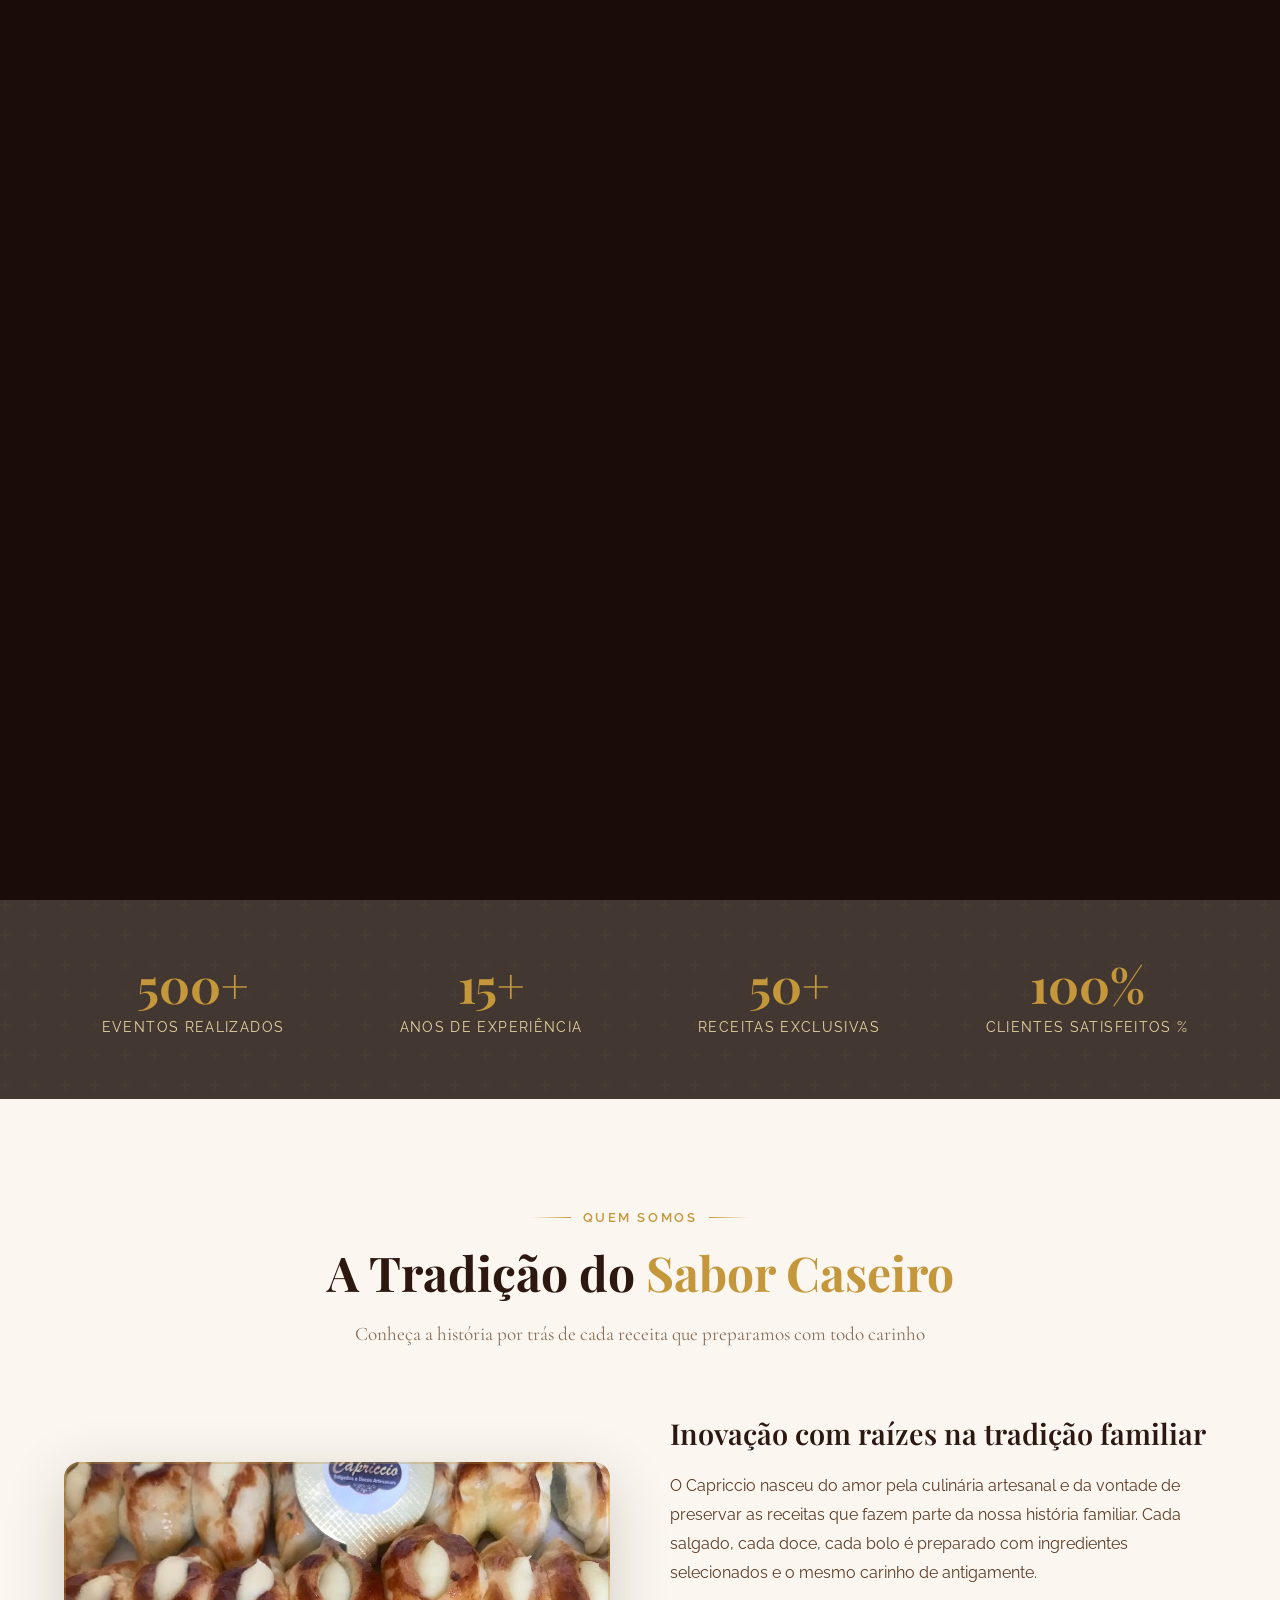
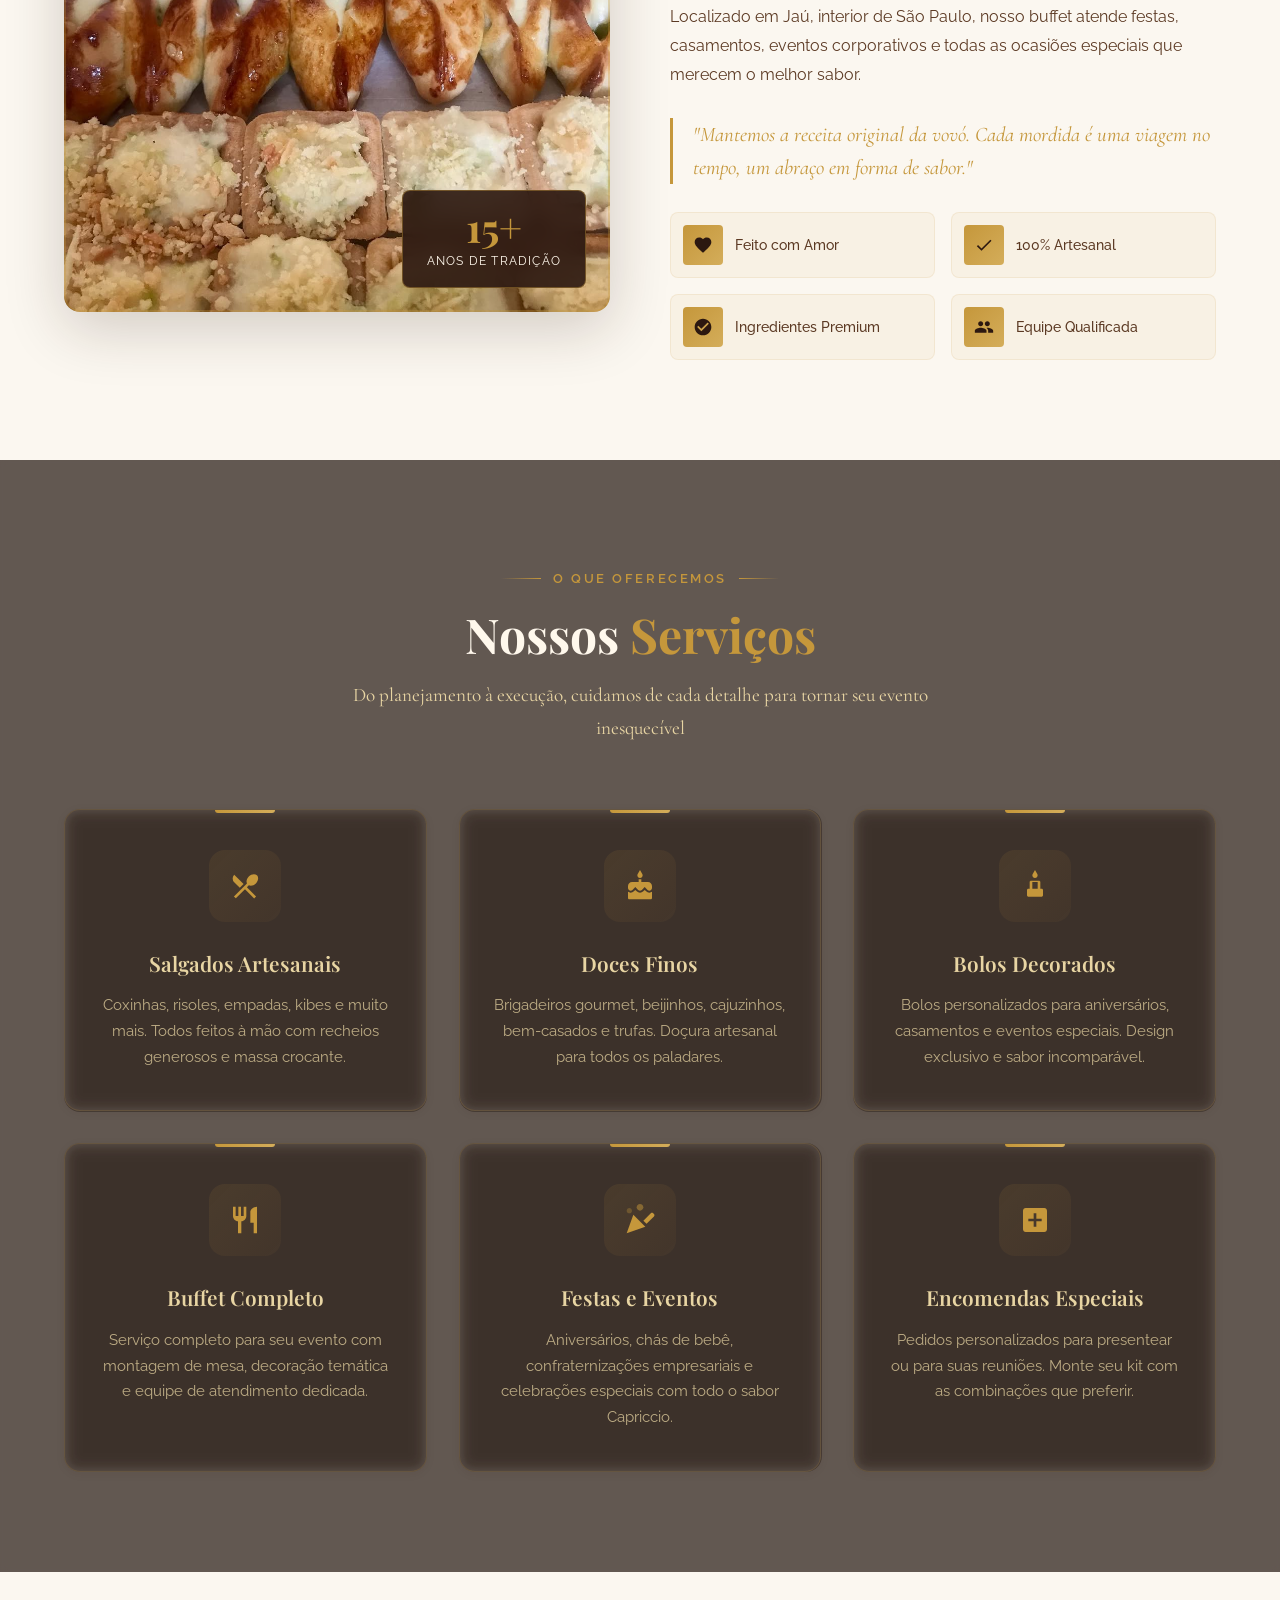
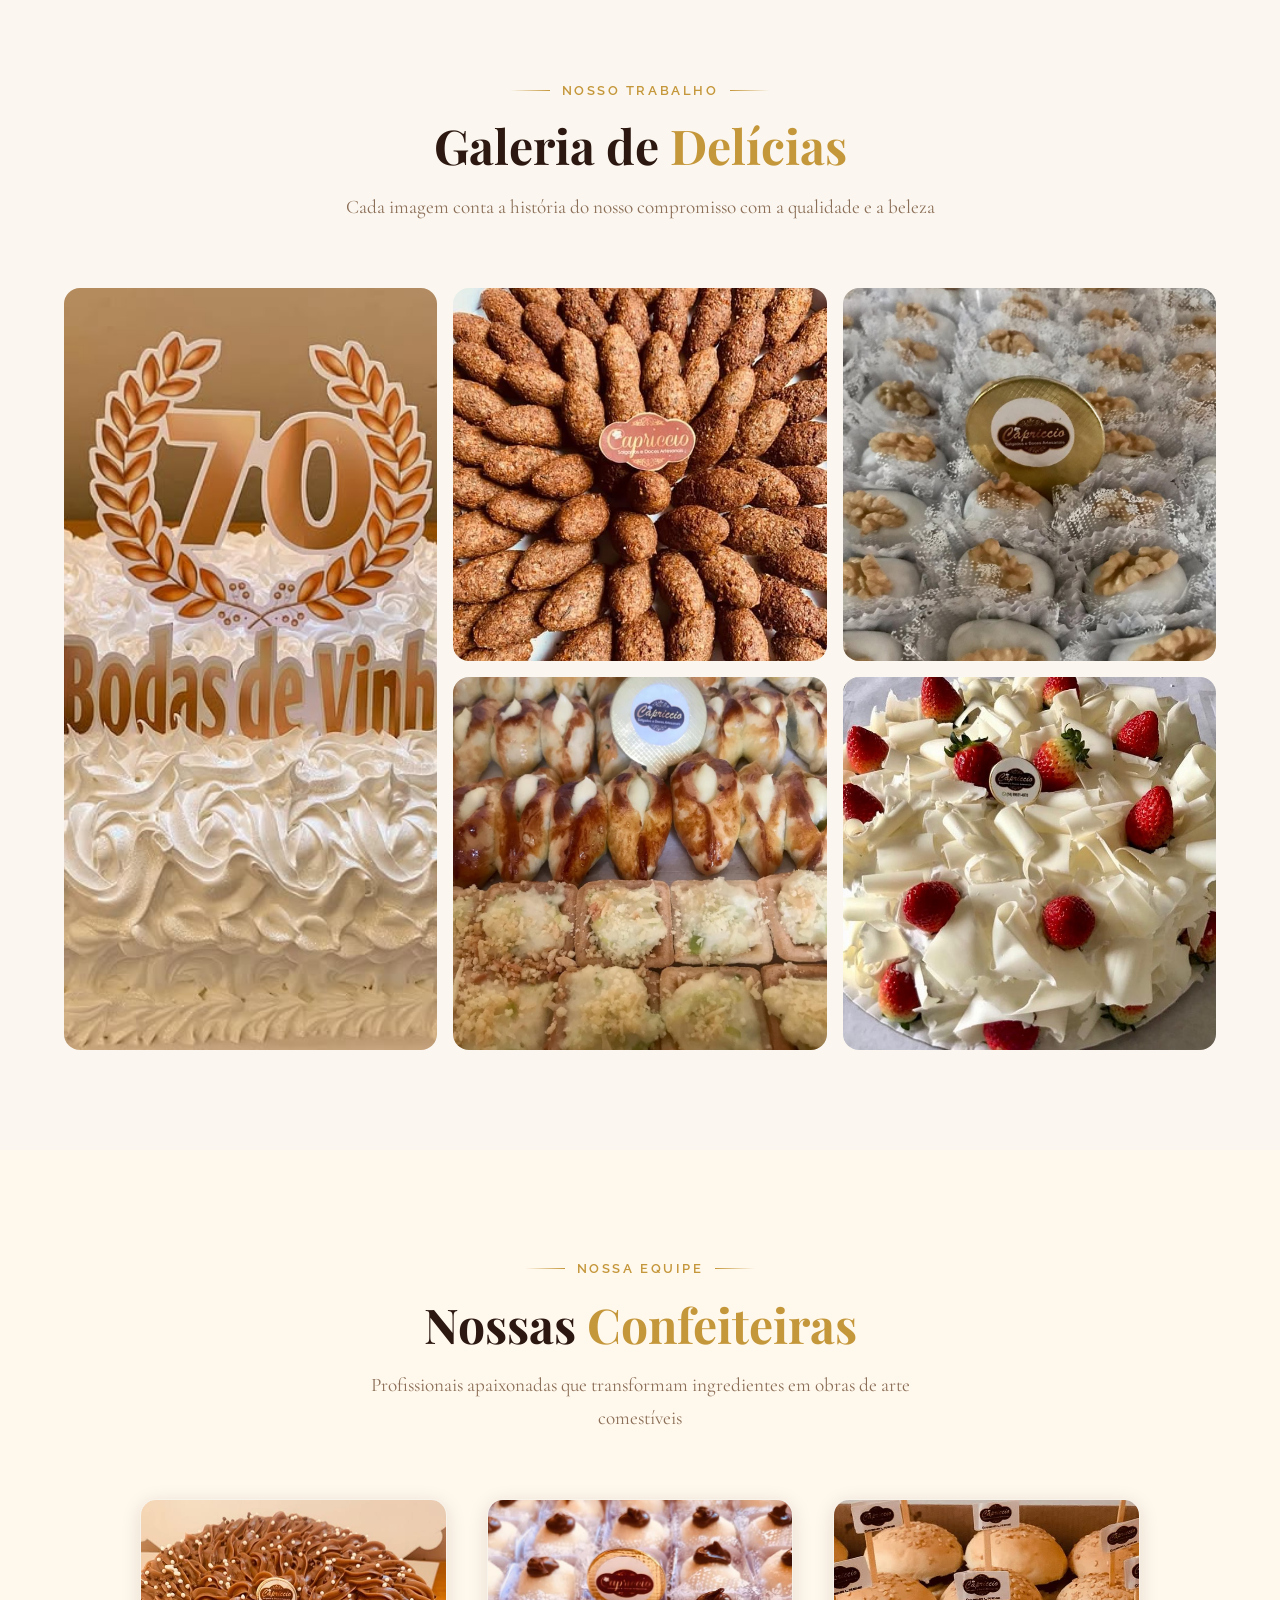
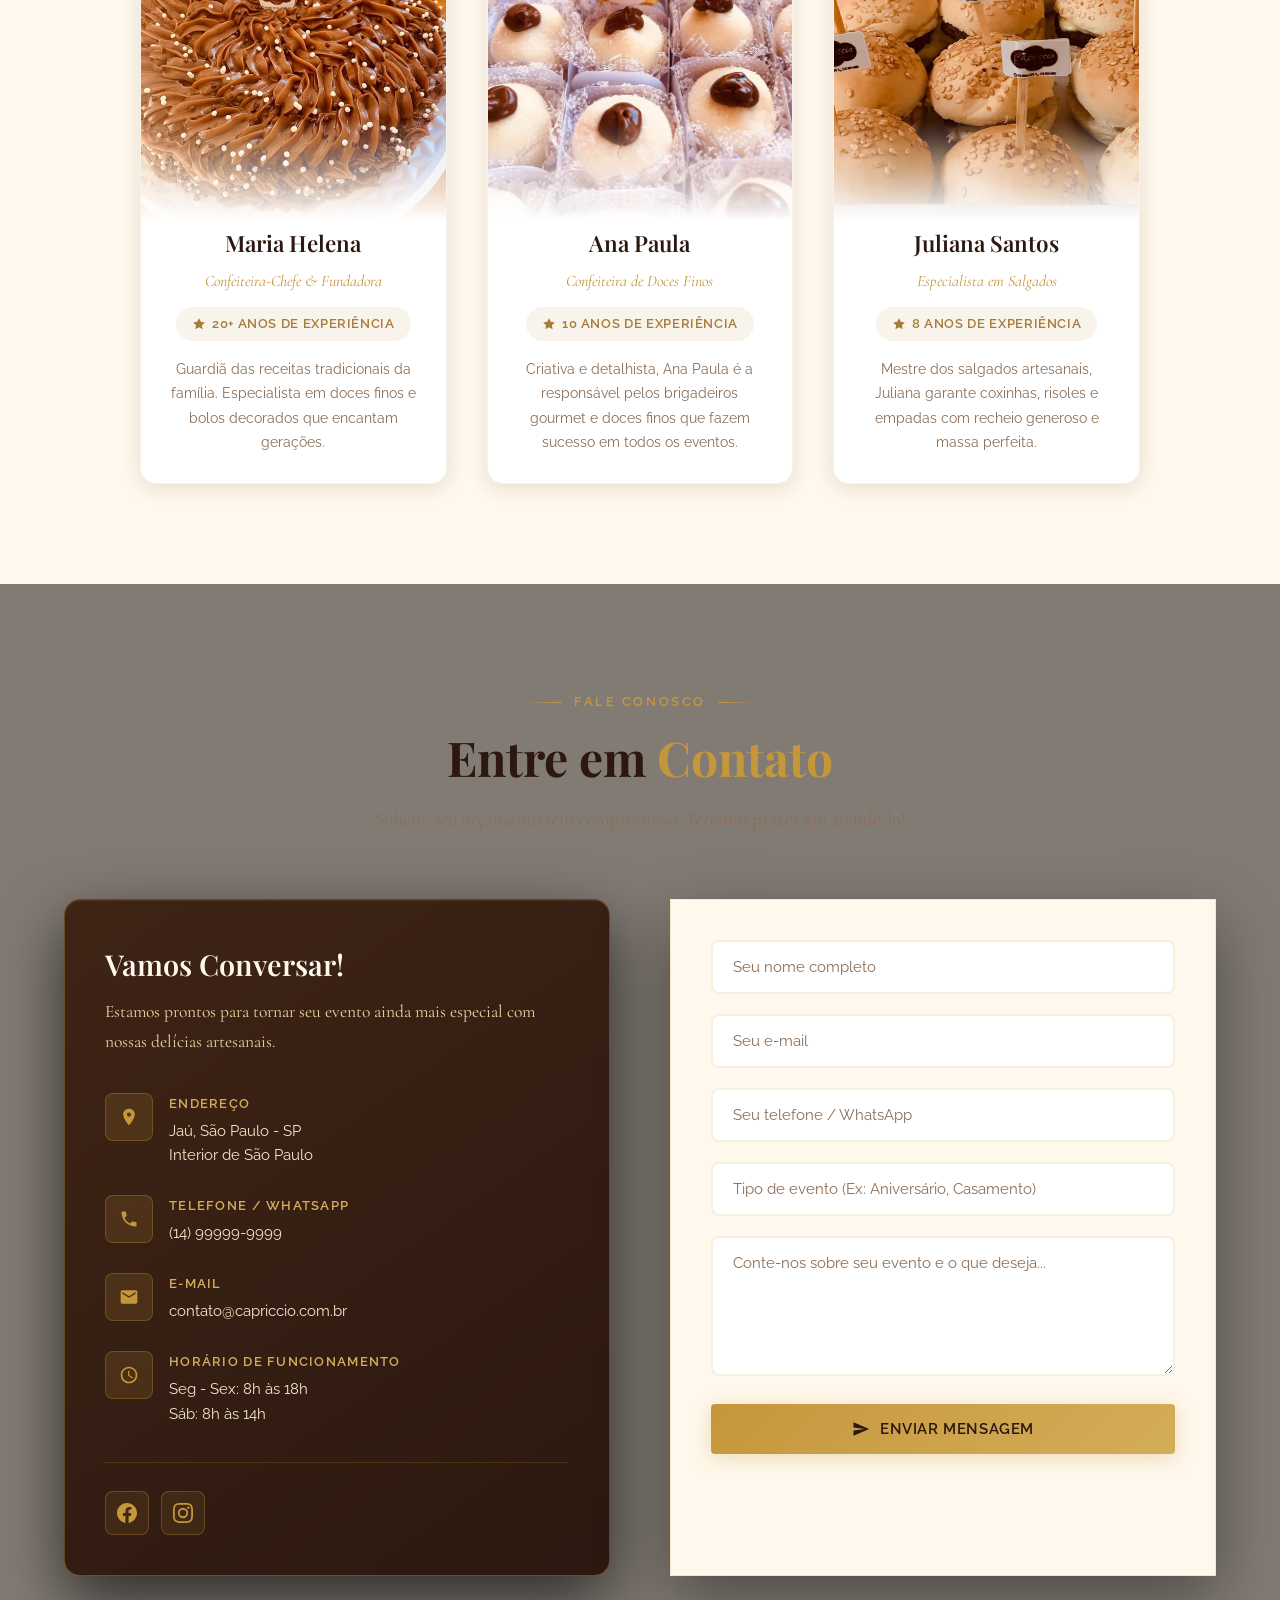
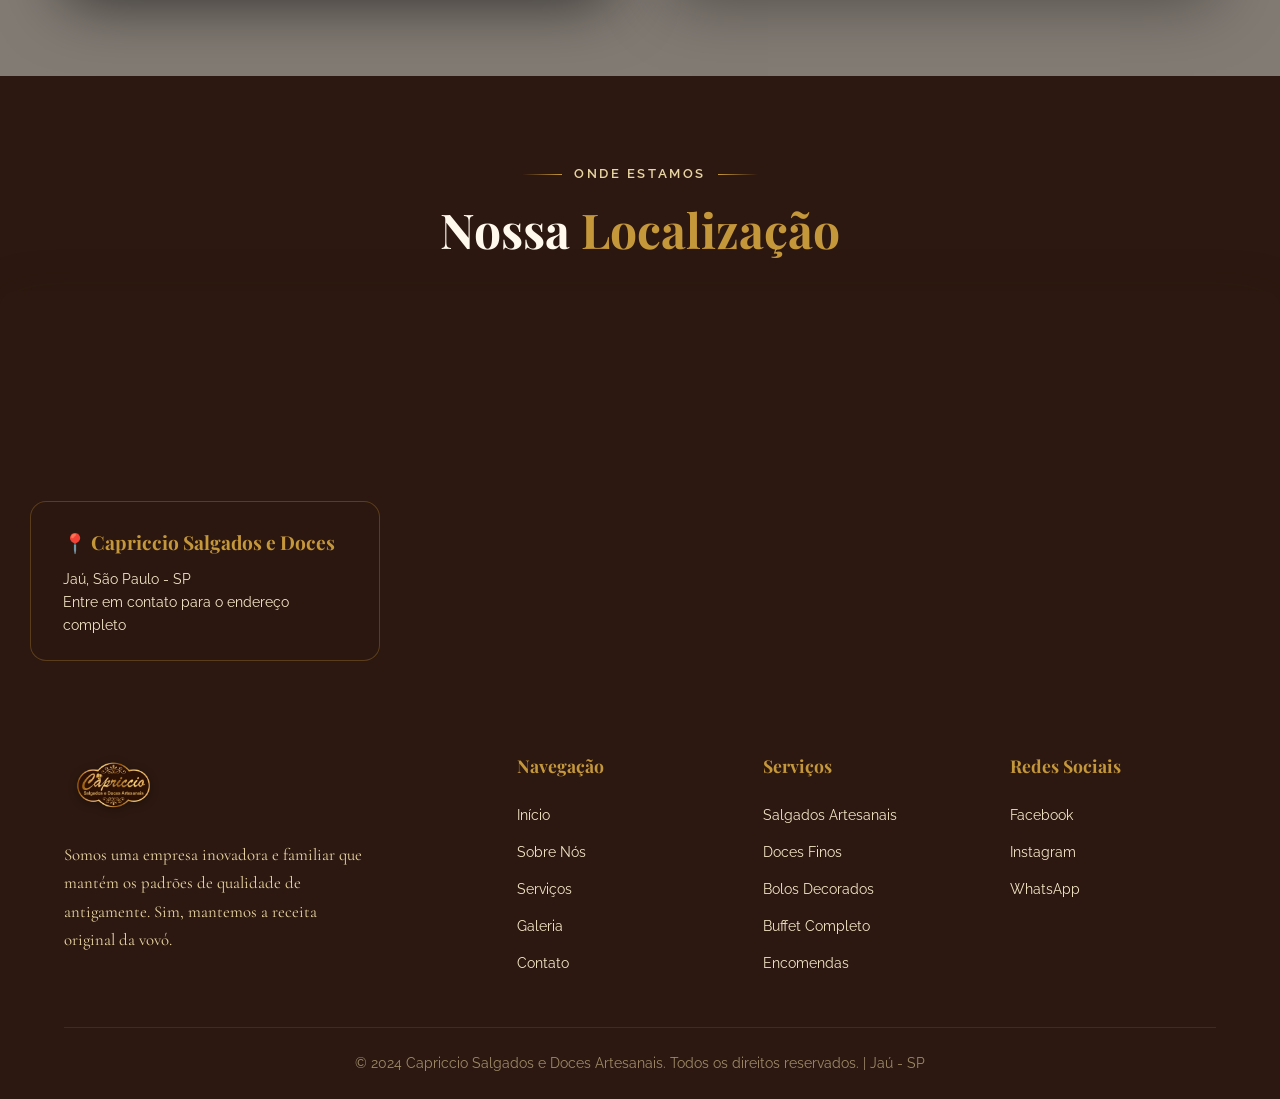
==== index.html @ 29038784 "feat: canvas 3D global fixo com bloom, shader sphere e transições por seção - threejs-effects.js: re" ====
<!DOCTYPE html>
<html lang="pt-BR">
<head>
<meta charset="UTF-8">
<meta name="viewport" content="width=device-width, initial-scale=1.0">
<title>Capriccio | Salgados e Doces Artesanais - Jaú/SP</title>
<meta name="description" content="Capriccio - Salgados e Doces Artesanais em Jaú/SP. Empresa inovadora e familiar que mantém os padrões de qualidade de antigamente com a receita original da vovó.">
<meta name="keywords" content="buffet, salgados, doces, artesanais, Jaú, festa, casamento, aniversário, brigadeiro, coxinha">
<meta property="og:title" content="Capriccio | Salgados e Doces Artesanais">
<meta property="og:description" content="Empresa inovadora e familiar que mantém os padrões de qualidade de antigamente.">
<meta property="og:type" content="website">
<link rel="stylesheet" href="style.css">
<link rel="icon" type="image/png" href="images/logo.png">
</head>
<body>

<!-- ===== LOADING SCREEN ===== -->
<div id="loading-screen" aria-live="polite" role="status">
  <canvas id="loading-canvas" aria-hidden="true"></canvas>

  <!-- Gradiente ornamental -->
  <div class="loading-glow loading-glow--tl" aria-hidden="true"></div>
  <div class="loading-glow loading-glow--br" aria-hidden="true"></div>

  <div class="loading-content">

    <!-- Logo com anéis orbitais -->
    <div class="loading-logo-wrap">
      <div class="loading-ring loading-ring--1" aria-hidden="true"></div>
      <div class="loading-ring loading-ring--2" aria-hidden="true"></div>
      <div class="loading-ring loading-ring--3" aria-hidden="true"></div>
      <div class="loading-logo-inner">
        <img src="images/logo.png" alt="Capriccio" class="loading-logo" id="loadingLogo">
      </div>
    </div>

    <!-- Nome da marca -->
    <div class="loading-brand">
      <h1 class="loading-brand-name">Capriccio</h1>
      <p class="loading-tagline">Salgados &amp; Doces Artesanais</p>
    </div>

    <!-- Ornamento divisor -->
    <div class="loading-ornament" aria-hidden="true">
      <span class="loading-ornament-line"></span>
      <span class="loading-ornament-diamond"></span>
      <span class="loading-ornament-line"></span>
    </div>

    <!-- Barra de progresso -->
    <div class="loading-bar-wrap" aria-hidden="true">
      <div class="loading-bar" id="loadingBar"></div>
    </div>

    <!-- Dica de scroll -->
    <p class="loading-hint" id="loadingHint">
      <span class="loading-hint-mouse" aria-hidden="true">
        <span class="loading-hint-wheel"></span>
      </span>
      Role para entrar
    </p>

  </div>

  <!-- Cortinas de saída (animação de reveal) -->
  <div class="loading-curtain loading-curtain--top"    aria-hidden="true"></div>
  <div class="loading-curtain loading-curtain--bottom" aria-hidden="true"></div>
</div>


<header class="header" id="header">
  <div class="container">
    <a href="#inicio" class="header-logo">
      <img src="images/logo.png" alt="Capriccio - Salgados e Doces Artesanais">
    </a>
    <nav>
      <ul class="nav-links" id="navLinks">
        <li><a href="#inicio" class="active">Início</a></li>
        <li><a href="#sobre">Sobre</a></li>
        <li><a href="#servicos">Serviços</a></li>
        <li><a href="#galeria">Galeria</a></li>
        <li><a href="#equipe">Equipe</a></li>
        <li><a href="#contato">Contato</a></li>
      </ul>
    </nav>
    <button class="menu-toggle" id="menuToggle" aria-label="Abrir menu de navegação">
      <span></span><span></span><span></span>
    </button>
  </div>
</header>

<!-- ===== HERO ===== -->
<section class="hero" id="inicio">
  <!-- Canvas Three.js por trás de tudo -->

  <div class="hero-bg" role="img" aria-label="Mesa de doces e salgados artesanais Capriccio"></div>
  <div class="hero-overlay"></div>
  <div class="hero-content">
    <div class="hero-badge">
      <svg viewBox="0 0 24 24" fill="currentColor"><path d="M12 2l3.09 6.26L22 9.27l-5 4.87 1.18 6.88L12 17.77l-6.18 3.25L7 14.14 2 9.27l6.91-1.01L12 2z"/></svg>
      Desde a receita original da vovó
    </div>
    <h1 class="hero-title">
      Salgados e Doces<br>
      <span class="highlight">Artesanais</span> com Alma
    </h1>
    <p class="hero-subtitle">
      Somos uma empresa inovadora e familiar que mantém os padrões de qualidade de antigamente.
      Cada receita carrega o carinho e a tradição que só o sabor caseiro pode oferecer.
    </p>
    <div class="hero-buttons">
      <a href="https://wa.me/5514999999999?text=Olá! Gostaria de saber mais sobre os produtos do Capriccio." class="btn btn-primary" target="_blank" rel="noopener">
        <svg viewBox="0 0 24 24" fill="currentColor"><path d="M17.472 14.382c-.297-.149-1.758-.867-2.03-.967-.273-.099-.471-.148-.67.15-.197.297-.767.966-.94 1.164-.173.199-.347.223-.644.075-.297-.15-1.255-.463-2.39-1.475-.883-.788-1.48-1.761-1.653-2.059-.173-.297-.018-.458.13-.606.134-.133.298-.347.446-.52.149-.174.198-.298.298-.497.099-.198.05-.371-.025-.52-.075-.149-.669-1.612-.916-2.207-.242-.579-.487-.5-.669-.51-.173-.008-.371-.01-.57-.01-.198 0-.52.074-.792.372-.272.297-1.04 1.016-1.04 2.479 0 1.462 1.065 2.875 1.213 3.074.149.198 2.096 3.2 5.077 4.487.709.306 1.262.489 1.694.625.712.227 1.36.195 1.871.118.571-.085 1.758-.719 2.006-1.413.248-.694.248-1.289.173-1.413-.074-.124-.272-.198-.57-.347m-5.421 7.403h-.004a9.87 9.87 0 01-5.031-1.378l-.361-.214-3.741.982.998-3.648-.235-.374a9.86 9.86 0 01-1.51-5.26c.001-5.45 4.436-9.884 9.888-9.884 2.64 0 5.122 1.03 6.988 2.898a9.825 9.825 0 012.893 6.994c-.003 5.45-4.437 9.884-9.885 9.884m8.413-18.297A11.815 11.815 0 0012.05 0C5.495 0 .16 5.335.157 11.892c0 2.096.547 4.142 1.588 5.945L.057 24l6.305-1.654a11.882 11.882 0 005.683 1.448h.005c6.554 0 11.89-5.335 11.893-11.893a11.821 11.821 0 00-3.48-8.413z"/></svg>
        Peça pelo WhatsApp
      </a>
      <a href="#servicos" class="btn btn-outline">
        <svg viewBox="0 0 24 24" fill="none" stroke="currentColor" stroke-width="2" stroke-linecap="round" stroke-linejoin="round"><circle cx="12" cy="12" r="10"/><polyline points="12 6 12 12 16 14"/></svg>
        Conheça Nossos Serviços
      </a>
    </div>
  </div>

  <!-- Scroll indicator animado -->
  <div class="hero-scroll-hint" aria-hidden="true">
    <div class="scroll-mouse"><div class="scroll-wheel"></div></div>
    <span>Role para explorar</span>
  </div>
</section>

<!-- ===== STATS BAR ===== -->
<div class="stats-bar" id="stats-section">
  <!-- Canvas Three.js como fundo -->
  <div class="container" style="position:relative;z-index:1;">
    <div class="stats-grid">
      <div class="stat-item animate-on-scroll">
        <div class="stat-number" data-target="500">0</div>
        <div class="stat-label">Eventos Realizados</div>
      </div>
      <div class="stat-item animate-on-scroll">
        <div class="stat-number" data-target="15">0</div>
        <div class="stat-label">Anos de Experiência</div>
      </div>
      <div class="stat-item animate-on-scroll">
        <div class="stat-number" data-target="50">0</div>
        <div class="stat-label">Receitas Exclusivas</div>
      </div>
      <div class="stat-item animate-on-scroll">
        <div class="stat-number" data-target="100">0</div>
        <div class="stat-label">Clientes Satisfeitos %</div>
      </div>
    </div>
  </div>
</div>

<!-- ===== ABOUT ===== -->
<section class="section" id="sobre">
  <div class="container">
    <div class="section-header animate-on-scroll">
      <div class="section-label">Quem Somos</div>
      <h2 class="section-title">A Tradição do <span class="gold">Sabor Caseiro</span></h2>
      <p class="section-subtitle">Conheça a história por trás de cada receita que preparamos com todo carinho</p>
    </div>
    <div class="about-grid">
      <div class="about-image animate-on-scroll">
        <img src="images/Capriccio/SalgadosVariados.jpg" alt="Cozinha artesanal do Capriccio">
        <div class="experience-badge">
          <div class="number">15+</div>
          <div class="text">Anos de Tradição</div>
        </div>
      </div>
      <div class="about-text animate-on-scroll">
        <h3>Inovação com raízes na tradição familiar</h3>
        <p>O Capriccio nasceu do amor pela culinária artesanal e da vontade de preservar as receitas que fazem parte da nossa história familiar. Cada salgado, cada doce, cada bolo é preparado com ingredientes selecionados e o mesmo carinho de antigamente.</p>
        <p>Localizado em Jaú, interior de São Paulo, nosso buffet atende festas, casamentos, eventos corporativos e todas as ocasiões especiais que merecem o melhor sabor.</p>
        <blockquote class="quote">
          "Mantemos a receita original da vovó. Cada mordida é uma viagem no tempo, um abraço em forma de sabor."
        </blockquote>
        <div class="about-features">
          <div class="about-feature">
            <div class="icon"><svg width="20" height="20" viewBox="0 0 24 24" fill="currentColor"><path d="M12 21.35l-1.45-1.32C5.4 15.36 2 12.28 2 8.5 2 5.42 4.42 3 7.5 3c1.74 0 3.41.81 4.5 2.09C13.09 3.81 14.76 3 16.5 3 19.58 3 22 5.42 22 8.5c0 3.78-3.4 6.86-8.55 11.54L12 21.35z"/></svg></div>
            <span>Feito com Amor</span>
          </div>
          <div class="about-feature">
            <div class="icon"><svg width="20" height="20" viewBox="0 0 24 24" fill="currentColor"><path d="M9 16.17L4.83 12l-1.42 1.41L9 19 21 7l-1.41-1.41z"/></svg></div>
            <span>100% Artesanal</span>
          </div>
          <div class="about-feature">
            <div class="icon"><svg width="20" height="20" viewBox="0 0 24 24" fill="currentColor"><path d="M12 2C6.48 2 2 6.48 2 12s4.48 10 10 10 10-4.48 10-10S17.52 2 12 2zm-2 15l-5-5 1.41-1.41L10 14.17l7.59-7.59L19 8l-9 9z"/></svg></div>
            <span>Ingredientes Premium</span>
          </div>
          <div class="about-feature">
            <div class="icon"><svg width="20" height="20" viewBox="0 0 24 24" fill="currentColor"><path d="M16 11c1.66 0 2.99-1.34 2.99-3S17.66 5 16 5c-1.66 0-3 1.34-3 3s1.34 3 3 3zm-8 0c1.66 0 2.99-1.34 2.99-3S9.66 5 8 5C6.34 5 5 6.34 5 8s1.34 3 3 3zm0 2c-2.33 0-7 1.17-7 3.5V19h14v-2.5c0-2.33-4.67-3.5-7-3.5zm8 0c-.29 0-.62.02-.97.05 1.16.84 1.97 1.97 1.97 3.45V19h6v-2.5c0-2.33-4.67-3.5-7-3.5z"/></svg></div>
            <span>Equipe Qualificada</span>
          </div>
        </div>
      </div>
    </div>
  </div>
</section>

<!-- ===== SERVICES ===== -->
<section class="section section-dark" id="servicos" style="background: linear-gradient(135deg, #2C1810 0%, #1a0f09 100%); position:relative; overflow:hidden;">
  <!-- Canvas Three.js como fundo -->
  <div class="container" style="position:relative;z-index:1;">
    <div class="section-header animate-on-scroll">
      <div class="section-label">O que oferecemos</div>
      <h2 class="section-title">Nossos <span class="gold">Serviços</span></h2>
      <p class="section-subtitle">Do planejamento à execução, cuidamos de cada detalhe para tornar seu evento inesquecível</p>
    </div>
    <div class="services-grid">
      <div class="service-card animate-on-scroll">
        <div class="service-icon"><svg viewBox="0 0 24 24" fill="currentColor"><path d="M8.1 13.34l2.83-2.83L3.91 3.5a4.008 4.008 0 000 5.66l4.19 4.18zm6.78-1.81c1.53.71 3.68.21 5.27-1.38 1.91-1.91 2.28-4.65.81-6.12-1.46-1.46-4.2-1.1-6.12.81-1.59 1.59-2.09 3.74-1.38 5.27L3.7 19.87l1.41 1.41L12 14.41l6.88 6.88 1.41-1.41L13.41 13l1.47-1.47z"/></svg></div>
        <h3>Salgados Artesanais</h3>
        <p>Coxinhas, risoles, empadas, kibes e muito mais. Todos feitos à mão com recheios generosos e massa crocante.</p>
      </div>
      <div class="service-card animate-on-scroll">
        <div class="service-icon"><svg viewBox="0 0 24 24" fill="currentColor"><path d="M12 6c1.11 0 2-.9 2-2 0-.38-.1-.73-.29-1.03L12 0l-1.71 2.97c-.19.3-.29.65-.29 1.03 0 1.1.9 2 2 2zm4.6 9.99l-1.07-1.07-1.08 1.07c-1.3 1.3-3.58 1.31-4.89 0l-1.07-1.07-1.09 1.07C6.75 16.64 5.88 17 4.96 17c-.73 0-1.4-.23-1.96-.61V21c0 .55.45 1 1 1h16c.55 0 1-.45 1-1v-4.61c-.56.38-1.23.61-1.96.61-.92 0-1.79-.36-2.44-1.01zM18 9h-5V7h-2v2H6c-1.66 0-3 1.34-3 3v1.54c0 1.08.88 1.96 1.96 1.96.52 0 1.02-.2 1.38-.57l2.14-2.13 2.13 2.13c.74.74 2.03.74 2.77 0l2.14-2.13 2.13 2.13c.37.37.86.57 1.38.57 1.08 0 1.96-.88 1.96-1.96V12c.01-1.66-1.33-3-2.99-3z"/></svg></div>
        <h3>Doces Finos</h3>
        <p>Brigadeiros gourmet, beijinhos, cajuzinhos, bem-casados e trufas. Doçura artesanal para todos os paladares.</p>
      </div>
      <div class="service-card animate-on-scroll">
        <div class="service-icon"><svg viewBox="0 0 24 24" fill="currentColor"><path d="M12 6c1.11 0 2-.9 2-2 0-.38-.1-.73-.29-1.03L12 0l-1.71 2.97c-.19.3-.29.65-.29 1.03 0 1.1.9 2 2 2zm-4 8V9c0-.55.45-1 1-1h6c.55 0 1 .45 1 1v5h1c.55 0 1 .45 1 1v4c0 .55-.45 1-1 1H7c-.55 0-1-.45-1-1v-4c0-.55.45-1 1-1h1zm2 0h4V9h-4v5z"/></svg></div>
        <h3>Bolos Decorados</h3>
        <p>Bolos personalizados para aniversários, casamentos e eventos especiais. Design exclusivo e sabor incomparável.</p>
      </div>
      <div class="service-card animate-on-scroll">
        <div class="service-icon"><svg viewBox="0 0 24 24" fill="currentColor"><path d="M11 9H9V2H7v7H5V2H3v7c0 2.12 1.66 3.84 3.75 3.97V22h2.5v-9.03C11.34 12.84 13 11.12 13 9V2h-2v7zm5-3v8h2.5v8H21V2c-2.76 0-5 2.24-5 4z"/></svg></div>
        <h3>Buffet Completo</h3>
        <p>Serviço completo para seu evento com montagem de mesa, decoração temática e equipe de atendimento dedicada.</p>
      </div>
      <div class="service-card animate-on-scroll">
        <div class="service-icon"><svg viewBox="0 0 24 24" fill="currentColor"><path d="M2 22l14-5-9-9zm12.53-9.47l5.59-5.59c.49-.49 1.28-.49 1.77 0l.59.59c.49.49.49 1.28 0 1.77l-5.59 5.59-2.36-2.36z"/><path d="M14.5 2.5c0 1.38-1.12 2.5-2.5 2.5S9.5 3.88 9.5 2.5 10.62 0 12 0s2.5 1.12 2.5 2.5z" opacity="0.5"/><path d="M6 5c0 1.1-.9 2-2 2s-2-.9-2-2 .9-2 2-2 2 .9 2 2z" opacity="0.3"/></svg></div>
        <h3>Festas e Eventos</h3>
        <p>Aniversários, chás de bebê, confraternizações empresariais e celebrações especiais com todo o sabor Capriccio.</p>
      </div>
      <div class="service-card animate-on-scroll">
        <div class="service-icon"><svg viewBox="0 0 24 24" fill="currentColor"><path d="M19 3H5c-1.1 0-2 .9-2 2v14c0 1.1.9 2 2 2h14c1.1 0 2-.9 2-2V5c0-1.1-.9-2-2-2zm-2 10h-4v4h-2v-4H7v-2h4V7h2v4h4v2z"/></svg></div>
        <h3>Encomendas Especiais</h3>
        <p>Pedidos personalizados para presentear ou para suas reuniões. Monte seu kit com as combinações que preferir.</p>
      </div>
    </div>
  </div>
</section>

<!-- ===== GALLERY ===== -->
<section class="section" id="galeria">
  <div class="container">
    <div class="section-header animate-on-scroll">
      <div class="section-label">Nosso Trabalho</div>
      <h2 class="section-title">Galeria de <span class="gold">Delícias</span></h2>
      <p class="section-subtitle">Cada imagem conta a história do nosso compromisso com a qualidade e a beleza</p>
    </div>
    <div class="gallery-grid">
      <div class="gallery-item tall animate-on-scroll" onclick="openLightbox(this)">
        <img src="images/Capriccio/BodasNinho.jpg" alt="Bolo decorado Capriccio" loading="lazy">
        <div class="gallery-overlay"><h4>Bolos Decorados</h4><p>Design exclusivo para cada ocasião</p></div>
      </div>
      <div class="gallery-item animate-on-scroll" onclick="openLightbox(this)">
        <img src="images/Capriccio/Kibe.jpg" alt="Salgados artesanais Capriccio" loading="lazy">
        <div class="gallery-overlay"><h4>Salgados Artesanais</h4><p>Crocantes por fora, recheados por dentro</p></div>
      </div>
      <div class="gallery-item animate-on-scroll" onclick="openLightbox(this)">
        <img src="images/Capriccio/Camafeu.jpg" alt="Doces finos Capriccio" loading="lazy">
        <div class="gallery-overlay"><h4>Doces Finos</h4><p>Brigadeiros e trufas gourmet</p></div>
      </div>
      <div class="gallery-item animate-on-scroll" onclick="openLightbox(this)">
        <img src="images/Capriccio/SalgadosVariados.jpg" alt="Mesa de buffet Capriccio" loading="lazy">
        <div class="gallery-overlay"><h4>Mesa de Buffet</h4><p>Montagem completa para eventos</p></div>
      </div>
      <div class="gallery-item animate-on-scroll" onclick="openLightbox(this)">
        <img src="images/Capriccio/ChcolateBrancoMorango.jpg" alt="Tortas artesanais Capriccio" loading="lazy">
        <div class="gallery-overlay"><h4>Tortas Artesanais</h4><p>Receitas tradicionais com toque especial</p></div>
      </div>
    </div>
  </div>
</section>

<!-- ===== TEAM ===== -->
<section class="section" id="equipe" style="background: var(--color-cream);">
  <div class="container">
    <div class="section-header animate-on-scroll">
      <div class="section-label">Nossa Equipe</div>
      <h2 class="section-title">Nossas <span class="gold">Confeiteiras</span></h2>
      <p class="section-subtitle">Profissionais apaixonadas que transformam ingredientes em obras de arte comestíveis</p>
    </div>
    <div class="team-grid">
      <div class="team-card animate-on-scroll">
        <div class="team-card-image"><img src="images/Capriccio/BoloDoceLeite.jpg" alt="Chef Dona Maria Helena" loading="lazy"></div>
        <div class="team-card-info">
          <h3>Maria Helena</h3>
          <div class="team-card-role">Confeiteira-Chefe & Fundadora</div>
          <div class="team-card-exp"><svg width="14" height="14" viewBox="0 0 24 24" fill="currentColor"><path d="M12 2l3.09 6.26L22 9.27l-5 4.87 1.18 6.88L12 17.77l-6.18 3.25L7 14.14 2 9.27l6.91-1.01L12 2z"/></svg>20+ Anos de Experiência</div>
          <p class="team-card-desc">Guardiã das receitas tradicionais da família. Especialista em doces finos e bolos decorados que encantam gerações.</p>
        </div>
      </div>
      <div class="team-card animate-on-scroll">
        <div class="team-card-image"><img src="images/Capriccio/BichoNinhoNutela.jpg" alt="Chef Ana Paula" loading="lazy"></div>
        <div class="team-card-info">
          <h3>Ana Paula</h3>
          <div class="team-card-role">Confeiteira de Doces Finos</div>
          <div class="team-card-exp"><svg width="14" height="14" viewBox="0 0 24 24" fill="currentColor"><path d="M12 2l3.09 6.26L22 9.27l-5 4.87 1.18 6.88L12 17.77l-6.18 3.25L7 14.14 2 9.27l6.91-1.01L12 2z"/></svg>10 Anos de Experiência</div>
          <p class="team-card-desc">Criativa e detalhista, Ana Paula é a responsável pelos brigadeiros gourmet e doces finos que fazem sucesso em todos os eventos.</p>
        </div>
      </div>
      <div class="team-card animate-on-scroll">
        <div class="team-card-image"><img src="images/Capriccio/Hamburguinho.jpg" alt="Chef Juliana" loading="lazy"></div>
        <div class="team-card-info">
          <h3>Juliana Santos</h3>
          <div class="team-card-role">Especialista em Salgados</div>
          <div class="team-card-exp"><svg width="14" height="14" viewBox="0 0 24 24" fill="currentColor"><path d="M12 2l3.09 6.26L22 9.27l-5 4.87 1.18 6.88L12 17.77l-6.18 3.25L7 14.14 2 9.27l6.91-1.01L12 2z"/></svg>8 Anos de Experiência</div>
          <p class="team-card-desc">Mestre dos salgados artesanais, Juliana garante coxinhas, risoles e empadas com recheio generoso e massa perfeita.</p>
        </div>
      </div>
    </div>
  </div>
</section>

<!-- ===== CONTACT ===== -->
<section class="section" id="contato" style="position:relative; overflow:hidden;">
  <!-- Canvas Three.js como fundo -->
  <div class="container" style="position:relative;z-index:1;">
    <div class="section-header animate-on-scroll">
      <div class="section-label">Fale Conosco</div>
      <h2 class="section-title">Entre em <span class="gold">Contato</span></h2>
      <p class="section-subtitle">Solicite seu orçamento sem compromisso. Teremos prazer em atendê-lo!</p>
    </div>
    <div class="contact-wrapper">
      <div class="contact-info animate-on-scroll">
        <h3>Vamos Conversar!</h3>
        <p>Estamos prontos para tornar seu evento ainda mais especial com nossas delícias artesanais.</p>
        <div class="contact-item">
          <div class="contact-item-icon"><svg viewBox="0 0 24 24" fill="currentColor"><path d="M12 2C8.13 2 5 5.13 5 9c0 5.25 7 13 7 13s7-7.75 7-13c0-3.87-3.13-7-7-7zm0 9.5c-1.38 0-2.5-1.12-2.5-2.5s1.12-2.5 2.5-2.5 2.5 1.12 2.5 2.5-1.12 2.5-2.5 2.5z"/></svg></div>
          <div class="contact-item-text"><h4>Endereço</h4><p>Jaú, São Paulo - SP<br>Interior de São Paulo</p></div>
        </div>
        <div class="contact-item">
          <div class="contact-item-icon"><svg viewBox="0 0 24 24" fill="currentColor"><path d="M6.62 10.79c1.44 2.83 3.76 5.14 6.59 6.59l2.2-2.2c.27-.27.67-.36 1.02-.24 1.12.37 2.33.57 3.57.57.55 0 1 .45 1 1V20c0 .55-.45 1-1 1-9.39 0-17-7.61-17-17 0-.55.45-1 1-1h3.5c.55 0 1 .45 1 1 0 1.25.2 2.45.57 3.57.11.35.03.74-.25 1.02l-2.2 2.2z"/></svg></div>
          <div class="contact-item-text"><h4>Telefone / WhatsApp</h4><p><a href="tel:+5514999999999">(14) 99999-9999</a></p></div>
        </div>
        <div class="contact-item">
          <div class="contact-item-icon"><svg viewBox="0 0 24 24" fill="currentColor"><path d="M20 4H4c-1.1 0-1.99.9-1.99 2L2 18c0 1.1.9 2 2 2h16c1.1 0 2-.9 2-2V6c0-1.1-.9-2-2-2zm0 4l-8 5-8-5V6l8 5 8-5v2z"/></svg></div>
          <div class="contact-item-text"><h4>E-mail</h4><p><a href="mailto:contato@capriccio.com.br">contato@capriccio.com.br</a></p></div>
        </div>
        <div class="contact-item">
          <div class="contact-item-icon"><svg viewBox="0 0 24 24" fill="currentColor"><path d="M11.99 2C6.47 2 2 6.48 2 12s4.47 10 9.99 10C17.52 22 22 17.52 22 12S17.52 2 11.99 2zM12 20c-4.42 0-8-3.58-8-8s3.58-8 8-8 8 3.58 8 8-3.58 8-8 8zm.5-13H11v6l5.25 3.15.75-1.23-4.5-2.67z"/></svg></div>
          <div class="contact-item-text"><h4>Horário de Funcionamento</h4><p>Seg - Sex: 8h às 18h<br>Sáb: 8h às 14h</p></div>
        </div>
        <div class="contact-social">
          <a href="https://www.facebook.com/capriccioSalgados/" target="_blank" rel="noopener" class="social-link" aria-label="Facebook"><svg viewBox="0 0 24 24" fill="currentColor"><path d="M24 12.073c0-6.627-5.373-12-12-12s-12 5.373-12 12c0 5.99 4.388 10.954 10.125 11.854v-8.385H7.078v-3.47h3.047V9.43c0-3.007 1.792-4.669 4.533-4.669 1.312 0 2.686.235 2.686.235v2.953H15.83c-1.491 0-1.956.925-1.956 1.874v2.25h3.328l-.532 3.47h-2.796v8.385C19.612 23.027 24 18.062 24 12.073z"/></svg></a>
          <a href="https://www.instagram.com/capricciosalgadosedoces/" target="_blank" rel="noopener" class="social-link" aria-label="Instagram"><svg viewBox="0 0 24 24" fill="currentColor"><path d="M12 2.163c3.204 0 3.584.012 4.85.07 3.252.148 4.771 1.691 4.919 4.919.058 1.265.069 1.645.069 4.849 0 3.205-.012 3.584-.069 4.849-.149 3.225-1.664 4.771-4.919 4.919-1.266.058-1.644.07-4.85.07-3.204 0-3.584-.012-4.849-.07-3.26-.149-4.771-1.699-4.919-4.92-.058-1.265-.07-1.644-.07-4.849 0-3.204.013-3.583.07-4.849.149-3.227 1.664-4.771 4.919-4.919 1.266-.057 1.645-.069 4.849-.069zM12 0C8.741 0 8.333.014 7.053.072 2.695.272.273 2.69.073 7.052.014 8.333 0 8.741 0 12c0 3.259.014 3.668.072 4.948.2 4.358 2.618 6.78 6.98 6.98C8.333 23.986 8.741 24 12 24c3.259 0 3.668-.014 4.948-.072 4.354-.2 6.782-2.618 6.979-6.98.059-1.28.073-1.689.073-4.948 0-3.259-.014-3.667-.072-4.947-.196-4.354-2.617-6.78-6.979-6.98C15.668.014 15.259 0 12 0zm0 5.838a6.162 6.162 0 100 12.324 6.162 6.162 0 000-12.324zM12 16a4 4 0 110-8 4 4 0 010 8zm6.406-11.845a1.44 1.44 0 100 2.881 1.44 1.44 0 000-2.881z"/></svg></a>
        </div>
      </div>
      <form class="contact-form animate-on-scroll" id="contactForm" onsubmit="handleFormSubmit(event)">
        <div class="form-group"><input type="text" id="name" placeholder="Seu nome completo" required></div>
        <div class="form-group"><input type="email" id="email" placeholder="Seu e-mail" required></div>
        <div class="form-group"><input type="tel" id="phone" placeholder="Seu telefone / WhatsApp"></div>
        <div class="form-group"><input type="text" id="event" placeholder="Tipo de evento (Ex: Aniversário, Casamento)"></div>
        <div class="form-group"><textarea id="message" placeholder="Conte-nos sobre seu evento e o que deseja..." required></textarea></div>
        <button type="submit" class="btn btn-primary" style="width: 100%; justify-content: center;">
          <svg viewBox="0 0 24 24" fill="currentColor" width="18" height="18"><path d="M2.01 21L23 12 2.01 3 2 10l15 2-15 2z"/></svg>
          Enviar Mensagem
        </button>
      </form>
    </div>
  </div>
</section>

<!-- ===== MAP ===== -->
<div class="map-section">
  <div class="container">
    <div class="section-header animate-on-scroll" style="margin-bottom: 32px;">
      <div class="section-label" style="color: var(--color-gold-pale);">Onde Estamos</div>
      <h2 class="section-title" style="color: var(--color-cream);">Nossa <span class="gold">Localização</span></h2>
    </div>
  </div>
  <div class="map-container">
    <iframe
      src="https://www.google.com/maps/embed?pb=!1m18!1m12!1m3!1d58933.69367!2d-48.575!3d-22.296!2m3!1f0!2f0!3f0!3m2!1i1024!2i768!4f13.1!3m3!1m2!1s0x94c6d97f80e2c2f1%3A0x2f63a3cb587b8cb4!2sJa%C3%BA%2C%20SP!5e0!3m2!1spt-BR!2sbr!4v1"
      allowfullscreen=""
      loading="lazy"
      referrerpolicy="no-referrer-when-downgrade"
      title="Localização do Capriccio em Jaú-SP">
    </iframe>
    <div class="map-info-card">
      <h4>📍 Capriccio Salgados e Doces</h4>
      <p>Jaú, São Paulo - SP<br>Entre em contato para o endereço completo</p>
    </div>
  </div>
</div>

<!-- ===== FOOTER ===== -->
<footer class="footer">
  <div class="container">
    <div class="footer-top">
      <div class="footer-brand">
        <img src="images/logo.png" alt="Capriccio">
        <p>Somos uma empresa inovadora e familiar que mantém os padrões de qualidade de antigamente. Sim, mantemos a receita original da vovó.</p>
      </div>
      <div>
        <h4>Navegação</h4>
        <ul class="footer-links">
          <li><a href="#inicio">Início</a></li>
          <li><a href="#sobre">Sobre Nós</a></li>
          <li><a href="#servicos">Serviços</a></li>
          <li><a href="#galeria">Galeria</a></li>
          <li><a href="#contato">Contato</a></li>
        </ul>
      </div>
      <div>
        <h4>Serviços</h4>
        <ul class="footer-links">
          <li><a href="#servicos">Salgados Artesanais</a></li>
          <li><a href="#servicos">Doces Finos</a></li>
          <li><a href="#servicos">Bolos Decorados</a></li>
          <li><a href="#servicos">Buffet Completo</a></li>
          <li><a href="#servicos">Encomendas</a></li>
        </ul>
      </div>
      <div>
        <h4>Redes Sociais</h4>
        <ul class="footer-links">
          <li><a href="https://www.facebook.com/capriccioSalgados/" target="_blank" rel="noopener">Facebook</a></li>
          <li><a href="https://www.instagram.com/capricciosalgadosedoces/" target="_blank" rel="noopener">Instagram</a></li>
          <li><a href="https://wa.me/5514999999999" target="_blank" rel="noopener">WhatsApp</a></li>
        </ul>
      </div>
    </div>
    <div class="footer-bottom">
      <p>&copy; 2024 Capriccio Salgados e Doces Artesanais. Todos os direitos reservados. | Jaú - SP</p>
    </div>
  </div>
</footer>

<!-- ===== WHATSAPP FLOAT ===== -->
<a href="https://wa.me/5514999999999?text=Olá! Gostaria de fazer um orçamento." class="whatsapp-float" target="_blank" rel="noopener" aria-label="Contato via WhatsApp" id="whatsappFloat">
  <span class="tooltip">Fale conosco!</span>
  <svg viewBox="0 0 24 24" fill="currentColor"><path d="M17.472 14.382c-.297-.149-1.758-.867-2.03-.967-.273-.099-.471-.148-.67.15-.197.297-.767.966-.94 1.164-.173.199-.347.223-.644.075-.297-.15-1.255-.463-2.39-1.475-.883-.788-1.48-1.761-1.653-2.059-.173-.297-.018-.458.13-.606.134-.133.298-.347.446-.52.149-.174.198-.298.298-.497.099-.198.05-.371-.025-.52-.075-.149-.669-1.612-.916-2.207-.242-.579-.487-.5-.669-.51-.173-.008-.371-.01-.57-.01-.198 0-.52.074-.792.372-.272.297-1.04 1.016-1.04 2.479 0 1.462 1.065 2.875 1.213 3.074.149.198 2.096 3.2 5.077 4.487.709.306 1.262.489 1.694.625.712.227 1.36.195 1.871.118.571-.085 1.758-.719 2.006-1.413.248-.694.248-1.289.173-1.413-.074-.124-.272-.198-.57-.347m-5.421 7.403h-.004a9.87 9.87 0 01-5.031-1.378l-.361-.214-3.741.982.998-3.648-.235-.374a9.86 9.86 0 01-1.51-5.26c.001-5.45 4.436-9.884 9.888-9.884 2.64 0 5.122 1.03 6.988 2.898a9.825 9.825 0 012.893 6.994c-.003 5.45-4.437 9.884-9.885 9.884m8.413-18.297A11.815 11.815 0 0012.05 0C5.495 0 .16 5.335.157 11.892c0 2.096.547 4.142 1.588 5.945L.057 24l6.305-1.654a11.882 11.882 0 005.683 1.448h.005c6.554 0 11.89-5.335 11.893-11.893a11.821 11.821 0 00-3.48-8.413z"/></svg>
</a>

<!-- ===== BACK TO TOP ===== -->
<button class="back-to-top" id="backToTop" aria-label="Voltar ao topo" onclick="window.scrollTo({top:0, behavior:'smooth'})">
  <svg viewBox="0 0 24 24" fill="currentColor"><path d="M7.41 15.41L12 10.83l4.59 4.58L18 14l-6-6-6 6z"/></svg>
</button>

<!-- ===== LIGHTBOX ===== -->
<div class="lightbox" id="lightbox" onclick="closeLightbox()">
  <button class="lightbox-close" aria-label="Fechar">&times;</button>
  <img id="lightboxImg" src="" alt="Imagem ampliada">
</div>

<!-- ===== JAVASCRIPT ===== -->
<script src="script.js"></script>
<!-- Three.js Effects (ES Module) -->
<script type="module" src="threejs-effects.js"></script>
</body>
</html>
---- style.css ----
/* ===== IMPORTS ===== */
@import url('https://fonts.googleapis.com/css2?family=Playfair+Display:ital,wght@0,400;0,500;0,600;0,700;0,800;1,400;1,500;1,600&family=Cormorant+Garamond:ital,wght@0,300;0,400;0,500;0,600;0,700;1,300;1,400;1,500&family=Raleway:wght@300;400;500;600;700&display=swap');

/* ===== CSS VARIABLES / DESIGN TOKENS ===== */
:root {
  /* Primary Palette - from logo */
  --color-brown-dark: #2C1810;
  --color-brown: #3E2415;
  --color-brown-medium: #5C3A24;
  --color-brown-light: #7A5233;
  --color-gold: #C5973B;
  --color-gold-light: #D4AD5A;
  --color-gold-pale: #E8D5A3;
  --color-cream: #FFF8EC;
  --color-cream-dark: #F5E6C8;
  --color-white: #FFFFFF;
  --color-offwhite: #FBF7F0;

  /* Accents */
  --color-accent: #A67C3D;
  --color-accent-hover: #BF9244;
  --color-warm-overlay: rgba(62, 36, 21, 0.85);
  --color-dark-overlay: rgba(44, 24, 16, 0.92);

  /* Text Colors */
  --text-primary: #2C1810;
  --text-secondary: #5C3A24;
  --text-light: #8B6E57;
  --text-on-dark: #FFF8EC;
  --text-on-gold: #2C1810;

  /* Shadows */
  --shadow-sm: 0 2px 8px rgba(44, 24, 16, 0.08);
  --shadow-md: 0 4px 20px rgba(44, 24, 16, 0.12);
  --shadow-lg: 0 8px 40px rgba(44, 24, 16, 0.16);
  --shadow-xl: 0 16px 60px rgba(44, 24, 16, 0.2);
  --shadow-gold: 0 4px 20px rgba(197, 151, 59, 0.3);

  /* Typography */
  --font-display: 'Playfair Display', 'Georgia', serif;
  --font-elegant: 'Cormorant Garamond', 'Georgia', serif;
  --font-body: 'Raleway', 'Helvetica Neue', sans-serif;

  /* Spacing */
  --section-padding: 100px 0;
  --container-max: 1200px;
  --container-padding: 0 24px;

  /* Transitions */
  --transition-fast: 0.2s cubic-bezier(0.4, 0, 0.2, 1);
  --transition-smooth: 0.4s cubic-bezier(0.4, 0, 0.2, 1);
  --transition-elegant: 0.6s cubic-bezier(0.25, 0.46, 0.45, 0.94);

  /* Border Radius */
  --radius-sm: 4px;
  --radius-md: 8px;
  --radius-lg: 16px;
  --radius-xl: 24px;
  --radius-round: 50%;
}

/* ===== RESET & BASE ===== */
*, *::before, *::after {
  margin: 0;
  padding: 0;
  box-sizing: border-box;
}

html {
  scroll-behavior: smooth;
  scroll-padding-top: 80px;
  font-size: 16px;
}

body {
  font-family: var(--font-body);
  color: var(--text-primary);
  background: var(--color-offwhite);
  line-height: 1.7;
  overflow-x: hidden;
  -webkit-font-smoothing: antialiased;
  -moz-osx-font-smoothing: grayscale;
}

img {
  max-width: 100%;
  height: auto;
  display: block;
}

a {
  text-decoration: none;
  color: inherit;
  transition: var(--transition-fast);
}

ul {
  list-style: none;
}

.container {
  max-width: var(--container-max);
  margin: 0 auto;
  padding: var(--container-padding);
}

/* ===== ANIMATIONS ===== */
@keyframes fadeInUp {
  from {
    opacity: 0;
    transform: translateY(40px);
  }
  to {
    opacity: 1;
    transform: translateY(0);
  }
}

@keyframes fadeInLeft {
  from {
    opacity: 0;
    transform: translateX(-40px);
  }
  to {
    opacity: 1;
    transform: translateX(0);
  }
}

@keyframes fadeInRight {
  from {
    opacity: 0;
    transform: translateX(40px);
  }
  to {
    opacity: 1;
    transform: translateX(0);
  }
}

@keyframes scaleIn {
  from {
    opacity: 0;
    transform: scale(0.9);
  }
  to {
    opacity: 1;
    transform: scale(1);
  }
}

@keyframes float {
  0%, 100% { transform: translateY(0); }
  50% { transform: translateY(-10px); }
}

@keyframes shimmer {
  0% { background-position: -200% 0; }
  100% { background-position: 200% 0; }
}

@keyframes pulseGlow {
  0%, 100% { box-shadow: 0 0 0 0 rgba(197, 151, 59, 0.4); }
  50% { box-shadow: 0 0 20px 10px rgba(197, 151, 59, 0.15); }
}

@keyframes slideDown {
  from {
    opacity: 0;
    transform: translateY(-100%);
  }
  to {
    opacity: 1;
    transform: translateY(0);
  }
}

.animate-on-scroll {
  opacity: 0;
  transform: translateY(30px);
  transition: opacity 0.8s ease, transform 0.8s ease;
}

.animate-on-scroll.visible {
  opacity: 1;
  transform: translateY(0);
}

/* ===== HEADER / NAVIGATION ===== */
.header {
  position: fixed;
  top: 0;
  left: 0;
  width: 100%;
  z-index: 1000;
  transition: var(--transition-smooth);
  padding: 12px 0;
  background: transparent;
}

.header.scrolled {
  background: rgba(44, 24, 16, 0.97);
  backdrop-filter: blur(20px);
  -webkit-backdrop-filter: blur(20px);
  padding: 6px 0;
  box-shadow: 0 4px 30px rgba(0, 0, 0, 0.3);
}

.header .container {
  display: flex;
  align-items: center;
  justify-content: space-between;
}

.header-logo {
  display: flex;
  align-items: center;
  gap: 12px;
}

.header-logo img {
  height: 55px;
  width: auto;
  transition: var(--transition-smooth);
  filter: drop-shadow(0 2px 4px rgba(0,0,0,0.3));
}

.header.scrolled .header-logo img {
  height: 45px;
}

.nav-links {
  display: flex;
  align-items: center;
  gap: 8px;
}

.nav-links a {
  color: var(--color-cream);
  font-family: var(--font-body);
  font-weight: 500;
  font-size: 0.9rem;
  letter-spacing: 0.05em;
  text-transform: uppercase;
  padding: 8px 16px;
  border-radius: var(--radius-sm);
  position: relative;
  overflow: hidden;
}

.nav-links a::after {
  content: '';
  position: absolute;
  bottom: 4px;
  left: 50%;
  width: 0;
  height: 2px;
  background: var(--color-gold);
  transition: var(--transition-smooth);
  transform: translateX(-50%);
}

.nav-links a:hover::after,
.nav-links a.active::after {
  width: 60%;
}

.nav-links a:hover {
  color: var(--color-gold-light);
}

/* Mobile Menu */
.menu-toggle {
  display: none;
  background: none;
  border: none;
  cursor: pointer;
  padding: 8px;
  z-index: 1001;
}

.menu-toggle span {
  display: block;
  width: 28px;
  height: 2px;
  background: var(--color-cream);
  margin: 6px 0;
  transition: var(--transition-smooth);
  border-radius: 2px;
}

.menu-toggle.active span:nth-child(1) {
  transform: rotate(45deg) translate(6px, 6px);
}

.menu-toggle.active span:nth-child(2) {
  opacity: 0;
}

.menu-toggle.active span:nth-child(3) {
  transform: rotate(-45deg) translate(6px, -6px);
}

/* ===== HERO SECTION ===== */
.hero {
  position: relative;
  min-height: 100vh;
  display: flex;
  align-items: center;
  justify-content: center;
  overflow: hidden;
}

.hero-bg {
  position: absolute;
  inset: 0;
  z-index: 0;
  background-image: url('images/Capriccio/BoloProdutos.jpg');
  background-size: cover;
  background-position: center;
  background-attachment: fixed;
}

.hero-bg img {
  display: none;
}

@supports (-webkit-touch-callout: none) {
  .hero-bg {
    background-attachment: scroll;
  }
}

.hero-overlay {
  position: absolute;
  inset: 0;
  background: linear-gradient(
    135deg,
    rgba(44, 24, 16, 0.92) 0%,
    rgba(62, 36, 21, 0.80) 40%,
    rgba(92, 58, 36, 0.70) 100%
  );
  z-index: 1;
}

.hero-overlay::before {
  content: '';
  position: absolute;
  inset: 0;
  background: radial-gradient(
    ellipse at 30% 50%,
    rgba(197, 151, 59, 0.15) 0%,
    transparent 60%
  );
}

.hero-content {
  position: relative;
  z-index: 2;
  text-align: center;
  max-width: 850px;
  padding: 0 24px;
  animation: fadeInUp 1s ease-out 0.3s both;
}

.hero-badge {
  display: inline-flex;
  align-items: center;
  gap: 8px;
  background: rgba(197, 151, 59, 0.15);
  border: 1px solid rgba(197, 151, 59, 0.3);
  color: var(--color-gold-light);
  font-family: var(--font-body);
  font-weight: 500;
  font-size: 0.85rem;
  letter-spacing: 0.15em;
  text-transform: uppercase;
  padding: 8px 24px;
  border-radius: 30px;
  margin-bottom: 32px;
  backdrop-filter: blur(10px);
}

.hero-badge svg {
  width: 16px;
  height: 16px;
}

.hero-title {
  font-family: var(--font-display);
  font-size: clamp(2.5rem, 6vw, 4.5rem);
  font-weight: 700;
  color: var(--color-cream);
  line-height: 1.15;
  margin-bottom: 24px;
  text-shadow: 0 2px 20px rgba(0,0,0,0.3);
}

.hero-title .highlight {
  color: var(--color-gold);
  font-style: italic;
  position: relative;
}

.hero-title .highlight::after {
  content: '';
  position: absolute;
  bottom: -4px;
  left: 0;
  width: 100%;
  height: 3px;
  background: linear-gradient(90deg, transparent, var(--color-gold), transparent);
}

.hero-subtitle {
  font-family: var(--font-elegant);
  font-size: clamp(1.1rem, 2.5vw, 1.5rem);
  color: var(--color-gold-pale);
  font-weight: 300;
  letter-spacing: 0.02em;
  margin-bottom: 48px;
  line-height: 1.6;
}

.hero-buttons {
  display: flex;
  gap: 20px;
  justify-content: center;
  flex-wrap: wrap;
}

/* ===== BUTTONS ===== */
.btn {
  display: inline-flex;
  align-items: center;
  gap: 10px;
  font-family: var(--font-body);
  font-weight: 600;
  font-size: 0.95rem;
  letter-spacing: 0.04em;
  text-transform: uppercase;
  padding: 16px 36px;
  border: none;
  border-radius: var(--radius-sm);
  cursor: pointer;
  transition: var(--transition-smooth);
  position: relative;
  overflow: hidden;
}

.btn::before {
  content: '';
  position: absolute;
  inset: 0;
  background: linear-gradient(135deg, rgba(255,255,255,0.15), transparent);
  opacity: 0;
  transition: var(--transition-smooth);
}

.btn:hover::before {
  opacity: 1;
}

.btn-primary {
  background: linear-gradient(135deg, var(--color-gold), var(--color-gold-light));
  color: var(--text-on-gold);
  box-shadow: var(--shadow-gold);
}

.btn-primary:hover {
  transform: translateY(-3px);
  box-shadow: 0 8px 30px rgba(197, 151, 59, 0.4);
}

.btn-outline {
  background: transparent;
  color: var(--color-cream);
  border: 2px solid rgba(197, 151, 59, 0.5);
}

.btn-outline:hover {
  background: rgba(197, 151, 59, 0.1);
  border-color: var(--color-gold);
  transform: translateY(-3px);
}

.btn-dark {
  background: var(--color-brown);
  color: var(--color-cream);
}

.btn-dark:hover {
  background: var(--color-brown-medium);
  transform: translateY(-3px);
  box-shadow: var(--shadow-lg);
}

.btn svg {
  width: 18px;
  height: 18px;
}

/* ===== SECTION COMMON ===== */
.section {
  padding: var(--section-padding);
  position: relative;
}

.section-header {
  text-align: center;
  margin-bottom: 64px;
}

.section-label {
  display: inline-flex;
  align-items: center;
  gap: 12px;
  font-family: var(--font-body);
  font-weight: 600;
  font-size: 0.8rem;
  letter-spacing: 0.2em;
  text-transform: uppercase;
  color: var(--color-gold);
  margin-bottom: 16px;
}

.section-label::before,
.section-label::after {
  content: '';
  width: 40px;
  height: 1px;
  background: linear-gradient(90deg, transparent, var(--color-gold));
}

.section-label::after {
  background: linear-gradient(90deg, var(--color-gold), transparent);
}

.section-title {
  font-family: var(--font-display);
  font-size: clamp(2rem, 4vw, 3rem);
  font-weight: 700;
  color: var(--text-primary);
  margin-bottom: 16px;
  line-height: 1.2;
}

.section-title .gold {
  color: var(--color-gold);
}

.section-subtitle {
  font-family: var(--font-elegant);
  font-size: 1.2rem;
  color: var(--text-light);
  max-width: 600px;
  margin: 0 auto;
  font-weight: 400;
}

/* Dark section variations */
.section-dark {
  background: var(--color-brown-dark);
  color: var(--text-on-dark);
}

.section-dark .section-title {
  color: var(--color-cream);
}

.section-dark .section-subtitle {
  color: var(--color-gold-pale);
}

/* ===== DECORATIVE ELEMENTS ===== */
.ornament {
  display: flex;
  align-items: center;
  justify-content: center;
  gap: 16px;
  margin: 24px 0;
}

.ornament-line {
  width: 60px;
  height: 1px;
  background: linear-gradient(90deg, transparent, var(--color-gold), transparent);
}

.ornament-diamond {
  width: 8px;
  height: 8px;
  background: var(--color-gold);
  transform: rotate(45deg);
}

/* ===== ABOUT SECTION ===== */
.about-grid {
  display: grid;
  grid-template-columns: 1fr 1fr;
  gap: 60px;
  align-items: center;
}

.about-image {
  position: relative;
  border-radius: var(--radius-lg);
  overflow: hidden;
  box-shadow: var(--shadow-xl);
}

.about-image img {
  width: 100%;
  height: 450px;
  object-fit: cover;
  transition: var(--transition-elegant);
}

.about-image:hover img {
  transform: scale(1.05);
}

.about-image::after {
  content: '';
  position: absolute;
  inset: 0;
  border: 2px solid rgba(197, 151, 59, 0.3);
  border-radius: var(--radius-lg);
  pointer-events: none;
}

.about-image .experience-badge {
  position: absolute;
  bottom: 24px;
  right: 24px;
  background: rgba(44, 24, 16, 0.9);
  backdrop-filter: blur(10px);
  border: 1px solid rgba(197, 151, 59, 0.4);
  border-radius: var(--radius-md);
  padding: 16px 24px;
  text-align: center;
}

.experience-badge .number {
  font-family: var(--font-display);
  font-size: 2.5rem;
  font-weight: 700;
  color: var(--color-gold);
  line-height: 1;
}

.experience-badge .text {
  font-family: var(--font-body);
  font-size: 0.75rem;
  color: var(--color-cream);
  text-transform: uppercase;
  letter-spacing: 0.1em;
  margin-top: 4px;
}

.about-text h3 {
  font-family: var(--font-display);
  font-size: 1.8rem;
  font-weight: 600;
  color: var(--text-primary);
  margin-bottom: 20px;
  line-height: 1.3;
}

.about-text p {
  color: var(--text-secondary);
  font-size: 1rem;
  line-height: 1.8;
  margin-bottom: 16px;
}

.about-text .quote {
  font-family: var(--font-elegant);
  font-size: 1.3rem;
  font-style: italic;
  color: var(--color-gold);
  border-left: 3px solid var(--color-gold);
  padding-left: 20px;
  margin: 28px 0;
  line-height: 1.6;
}

.about-features {
  display: grid;
  grid-template-columns: 1fr 1fr;
  gap: 16px;
  margin-top: 28px;
}

.about-feature {
  display: flex;
  align-items: center;
  gap: 12px;
  padding: 12px;
  background: rgba(197, 151, 59, 0.06);
  border-radius: var(--radius-md);
  border: 1px solid rgba(197, 151, 59, 0.12);
}

.about-feature .icon {
  width: 40px;
  height: 40px;
  display: flex;
  align-items: center;
  justify-content: center;
  background: linear-gradient(135deg, var(--color-gold), var(--color-gold-light));
  border-radius: var(--radius-sm);
  color: var(--color-brown-dark);
  flex-shrink: 0;
}

.about-feature span {
  font-weight: 500;
  font-size: 0.9rem;
  color: var(--text-secondary);
}

/* ===== SERVICES SECTION ===== */
.services-grid {
  display: grid;
  grid-template-columns: repeat(auto-fit, minmax(280px, 1fr));
  gap: 32px;
}

.service-card {
  background: var(--color-white);
  border-radius: var(--radius-lg);
  padding: 40px 32px;
  text-align: center;
  box-shadow: var(--shadow-sm);
  border: 1px solid rgba(197, 151, 59, 0.08);
  transition: var(--transition-smooth);
  position: relative;
  overflow: hidden;
}

.service-card::before {
  content: '';
  position: absolute;
  top: 0;
  left: 50%;
  transform: translateX(-50%);
  width: 60px;
  height: 3px;
  background: linear-gradient(90deg, var(--color-gold), var(--color-gold-light));
  border-radius: 0 0 4px 4px;
  transition: var(--transition-smooth);
}

.service-card:hover {
  transform: translateY(-8px);
  box-shadow: var(--shadow-lg);
  border-color: rgba(197, 151, 59, 0.2);
}

.service-card:hover::before {
  width: 100%;
}

.service-icon {
  width: 72px;
  height: 72px;
  margin: 0 auto 24px;
  display: flex;
  align-items: center;
  justify-content: center;
  background: linear-gradient(135deg, rgba(197, 151, 59, 0.1), rgba(197, 151, 59, 0.05));
  border-radius: var(--radius-lg);
  color: var(--color-gold);
  transition: var(--transition-smooth);
}

.service-card:hover .service-icon {
  background: linear-gradient(135deg, var(--color-gold), var(--color-gold-light));
  color: var(--color-brown-dark);
  transform: scale(1.1);
}

.service-icon svg {
  width: 32px;
  height: 32px;
}

.service-card h3 {
  font-family: var(--font-display);
  font-size: 1.3rem;
  font-weight: 600;
  color: var(--text-primary);
  margin-bottom: 12px;
}

.service-card p {
  color: var(--text-light);
  font-size: 0.95rem;
  line-height: 1.7;
}

/* ===== GALLERY SECTION ===== */
.gallery-grid {
  display: grid;
  grid-template-columns: repeat(3, 1fr);
  gap: 16px;
}

.gallery-item {
  position: relative;
  border-radius: var(--radius-lg);
  overflow: hidden;
  cursor: pointer;
  aspect-ratio: 1;
}

.gallery-item.tall {
  grid-row: span 2;
  aspect-ratio: auto;
}

.gallery-item.wide {
  grid-column: span 2;
  aspect-ratio: auto;
}

.gallery-item img {
  width: 100%;
  height: 100%;
  object-fit: cover;
  transition: var(--transition-elegant);
}

.gallery-item:hover img {
  transform: scale(1.1);
}

.gallery-overlay {
  position: absolute;
  inset: 0;
  background: linear-gradient(to top, rgba(44, 24, 16, 0.9) 0%, rgba(44, 24, 16, 0) 60%);
  opacity: 0;
  transition: var(--transition-smooth);
  display: flex;
  flex-direction: column;
  justify-content: flex-end;
  padding: 24px;
}

.gallery-item:hover .gallery-overlay {
  opacity: 1;
}

.gallery-overlay h4 {
  font-family: var(--font-display);
  color: var(--color-cream);
  font-size: 1.1rem;
  font-weight: 600;
  margin-bottom: 4px;
}

.gallery-overlay p {
  color: var(--color-gold-pale);
  font-size: 0.85rem;
}

/* ===== TEAM SECTION ===== */
.team-grid {
  display: grid;
  grid-template-columns: repeat(auto-fit, minmax(300px, 1fr));
  gap: 40px;
  max-width: 1000px;
  margin: 0 auto;
}

.team-card {
  background: var(--color-white);
  border-radius: var(--radius-lg);
  overflow: hidden;
  box-shadow: var(--shadow-md);
  transition: var(--transition-smooth);
  border: 1px solid rgba(197, 151, 59, 0.1);
}

.team-card:hover {
  transform: translateY(-8px);
  box-shadow: var(--shadow-xl);
}

.team-card-image {
  position: relative;
  height: 320px;
  overflow: hidden;
}

.team-card-image img {
  width: 100%;
  height: 100%;
  object-fit: cover;
  transition: var(--transition-elegant);
}

.team-card:hover .team-card-image img {
  transform: scale(1.05);
}

.team-card-image::after {
  content: '';
  position: absolute;
  bottom: 0;
  left: 0;
  right: 0;
  height: 100px;
  background: linear-gradient(to top, var(--color-white), transparent);
}

.team-card-info {
  padding: 24px 28px 28px;
  text-align: center;
  position: relative;
  margin-top: -20px;
}

.team-card-info h3 {
  font-family: var(--font-display);
  font-size: 1.4rem;
  font-weight: 600;
  color: var(--text-primary);
  margin-bottom: 6px;
}

.team-card-role {
  font-family: var(--font-elegant);
  font-size: 1rem;
  color: var(--color-gold);
  font-style: italic;
  margin-bottom: 12px;
}

.team-card-exp {
  display: inline-flex;
  align-items: center;
  gap: 6px;
  background: rgba(197, 151, 59, 0.1);
  color: var(--color-accent);
  font-size: 0.8rem;
  font-weight: 600;
  padding: 6px 16px;
  border-radius: 20px;
  margin-bottom: 16px;
  text-transform: uppercase;
  letter-spacing: 0.05em;
}

.team-card-desc {
  color: var(--text-light);
  font-size: 0.9rem;
  line-height: 1.7;
}

/* ===== CONTACT SECTION ===== */
.contact-wrapper {
  display: grid;
  grid-template-columns: 1fr 1fr;
  gap: 60px;
}

.contact-info {
  padding: 40px;
  background: linear-gradient(135deg, var(--color-brown), var(--color-brown-dark));
  border-radius: var(--radius-lg);
  color: var(--color-cream);
  box-shadow: var(--shadow-xl);
}

.contact-info h3 {
  font-family: var(--font-display);
  font-size: 1.8rem;
  font-weight: 600;
  margin-bottom: 8px;
}

.contact-info > p {
  font-family: var(--font-elegant);
  font-size: 1.1rem;
  color: var(--color-gold-pale);
  margin-bottom: 36px;
}

.contact-item {
  display: flex;
  align-items: flex-start;
  gap: 16px;
  margin-bottom: 28px;
}

.contact-item-icon {
  width: 48px;
  height: 48px;
  display: flex;
  align-items: center;
  justify-content: center;
  background: rgba(197, 151, 59, 0.15);
  border: 1px solid rgba(197, 151, 59, 0.3);
  border-radius: var(--radius-md);
  color: var(--color-gold);
  flex-shrink: 0;
}

.contact-item-icon svg {
  width: 20px;
  height: 20px;
}

.contact-item-text h4 {
  font-family: var(--font-body);
  font-size: 0.8rem;
  font-weight: 600;
  text-transform: uppercase;
  letter-spacing: 0.1em;
  color: var(--color-gold-light);
  margin-bottom: 4px;
}

.contact-item-text p {
  color: var(--color-cream-dark);
  font-size: 0.95rem;
  line-height: 1.6;
}

.contact-item-text a {
  color: var(--color-cream-dark);
}

.contact-item-text a:hover {
  color: var(--color-gold);
}

.contact-social {
  display: flex;
  gap: 12px;
  margin-top: 36px;
  padding-top: 28px;
  border-top: 1px solid rgba(197, 151, 59, 0.2);
}

.social-link {
  width: 44px;
  height: 44px;
  display: flex;
  align-items: center;
  justify-content: center;
  background: rgba(197, 151, 59, 0.1);
  border: 1px solid rgba(197, 151, 59, 0.3);
  border-radius: var(--radius-md);
  color: var(--color-gold);
  transition: var(--transition-smooth);
}

.social-link:hover {
  background: var(--color-gold);
  color: var(--color-brown-dark);
  transform: translateY(-3px);
  box-shadow: var(--shadow-gold);
}

.social-link svg {
  width: 20px;
  height: 20px;
}

/* Contact Form */
.contact-form {
  display: flex;
  flex-direction: column;
  gap: 20px;
}

.form-group {
  position: relative;
}

.form-group input,
.form-group textarea {
  width: 100%;
  padding: 16px 20px;
  font-family: var(--font-body);
  font-size: 0.95rem;
  color: var(--text-primary);
  background: var(--color-white);
  border: 2px solid rgba(197, 151, 59, 0.15);
  border-radius: var(--radius-md);
  outline: none;
  transition: var(--transition-fast);
}

.form-group input:focus,
.form-group textarea:focus {
  border-color: var(--color-gold);
  box-shadow: 0 0 0 4px rgba(197, 151, 59, 0.1);
}

.form-group input::placeholder,
.form-group textarea::placeholder {
  color: var(--text-light);
}

.form-group textarea {
  min-height: 140px;
  resize: vertical;
}

/* ===== MAP SECTION ===== */
.map-section {
  position: relative;
  background: var(--color-brown-dark);
  padding: 80px 0 0;
}

.map-container {
  width: 100%;
  height: 400px;
  border-radius: var(--radius-lg) var(--radius-lg) 0 0;
  overflow: hidden;
  box-shadow: var(--shadow-xl);
  position: relative;
}

.map-container iframe {
  width: 100%;
  height: 100%;
  border: 0;
  filter: saturate(0.8) contrast(1.1);
}

.map-info-card {
  position: absolute;
  bottom: 30px;
  left: 30px;
  background: rgba(44, 24, 16, 0.95);
  backdrop-filter: blur(20px);
  border: 1px solid rgba(197, 151, 59, 0.3);
  border-radius: var(--radius-lg);
  padding: 24px 32px;
  color: var(--color-cream);
  z-index: 10;
  max-width: 350px;
}

.map-info-card h4 {
  font-family: var(--font-display);
  font-size: 1.2rem;
  color: var(--color-gold);
  margin-bottom: 8px;
}

.map-info-card p {
  font-size: 0.9rem;
  color: var(--color-cream-dark);
  line-height: 1.6;
}

/* ===== FOOTER ===== */
.footer {
  background: var(--color-brown-dark);
  color: var(--color-cream);
  padding: 60px 0 0;
}

.footer-top {
  display: grid;
  grid-template-columns: 2fr 1fr 1fr 1fr;
  gap: 40px;
  padding-bottom: 40px;
  border-bottom: 1px solid rgba(197, 151, 59, 0.15);
}

.footer-brand img {
  height: 70px;
  margin-bottom: 20px;
  filter: drop-shadow(0 2px 4px rgba(0,0,0,0.3));
}

.footer-brand p {
  font-family: var(--font-elegant);
  font-size: 1.05rem;
  color: var(--color-gold-pale);
  line-height: 1.7;
  max-width: 300px;
}

.footer h4 {
  font-family: var(--font-display);
  font-size: 1.1rem;
  color: var(--color-gold);
  margin-bottom: 20px;
}

.footer-links li {
  margin-bottom: 10px;
}

.footer-links a {
  color: var(--color-cream-dark);
  font-size: 0.9rem;
  transition: var(--transition-fast);
}

.footer-links a:hover {
  color: var(--color-gold);
  padding-left: 8px;
}

.footer-bottom {
  padding: 24px 0;
  text-align: center;
  font-size: 0.85rem;
  color: var(--color-gold-pale);
  opacity: 0.6;
}

/* ===== WHATSAPP FLOATING BUTTON ===== */
.whatsapp-float {
  position: fixed;
  bottom: 30px;
  right: 30px;
  z-index: 999;
  width: 60px;
  height: 60px;
  display: flex;
  align-items: center;
  justify-content: center;
  background: #25D366;
  border-radius: var(--radius-round);
  color: white;
  box-shadow: 0 6px 20px rgba(37, 211, 102, 0.4);
  transition: var(--transition-smooth);
  animation: pulseGlow 2s infinite;
}

.whatsapp-float:hover {
  transform: scale(1.1) translateY(-4px);
  box-shadow: 0 10px 30px rgba(37, 211, 102, 0.5);
}

.whatsapp-float svg {
  width: 30px;
  height: 30px;
}

.whatsapp-float .tooltip {
  position: absolute;
  right: 70px;
  background: rgba(44, 24, 16, 0.95);
  color: var(--color-cream);
  padding: 10px 18px;
  border-radius: var(--radius-md);
  font-size: 0.85rem;
  font-weight: 500;
  white-space: nowrap;
  opacity: 0;
  pointer-events: none;
  transition: var(--transition-smooth);
  box-shadow: var(--shadow-md);
}

.whatsapp-float:hover .tooltip {
  opacity: 1;
}

.whatsapp-float .tooltip::after {
  content: '';
  position: absolute;
  right: -6px;
  top: 50%;
  transform: translateY(-50%);
  border: 6px solid transparent;
  border-left-color: rgba(44, 24, 16, 0.95);
}

/* ===== BACK TO TOP ===== */
.back-to-top {
  position: fixed;
  bottom: 30px;
  right: 100px;
  width: 44px;
  height: 44px;
  display: flex;
  align-items: center;
  justify-content: center;
  background: var(--color-brown);
  color: var(--color-gold);
  border: 1px solid rgba(197, 151, 59, 0.3);
  border-radius: var(--radius-md);
  cursor: pointer;
  opacity: 0;
  visibility: hidden;
  transition: var(--transition-smooth);
  z-index: 998;
}

.back-to-top.visible {
  opacity: 1;
  visibility: visible;
}

.back-to-top:hover {
  background: var(--color-gold);
  color: var(--color-brown-dark);
  transform: translateY(-4px);
}

.back-to-top svg {
  width: 20px;
  height: 20px;
}

/* ===== LIGHTBOX ===== */
.lightbox {
  position: fixed;
  inset: 0;
  z-index: 2000;
  background: rgba(0, 0, 0, 0.95);
  display: flex;
  align-items: center;
  justify-content: center;
  padding: 40px;
  opacity: 0;
  visibility: hidden;
  transition: var(--transition-smooth);
}

.lightbox.active {
  opacity: 1;
  visibility: visible;
}

.lightbox img {
  max-width: 90vw;
  max-height: 85vh;
  object-fit: contain;
  border-radius: var(--radius-md);
  box-shadow: var(--shadow-xl);
  transform: scale(0.9);
  transition: var(--transition-smooth);
}

.lightbox.active img {
  transform: scale(1);
}

.lightbox-close {
  position: absolute;
  top: 24px;
  right: 24px;
  width: 48px;
  height: 48px;
  display: flex;
  align-items: center;
  justify-content: center;
  background: rgba(255, 255, 255, 0.1);
  border: none;
  border-radius: var(--radius-round);
  color: white;
  cursor: pointer;
  font-size: 1.5rem;
  transition: var(--transition-fast);
}

.lightbox-close:hover {
  background: rgba(255, 255, 255, 0.2);
  transform: rotate(90deg);
}

/* ===== STATS BAR ===== */
.stats-bar {
  background: linear-gradient(135deg, var(--color-brown), var(--color-brown-dark));
  padding: 60px 0;
  position: relative;
  overflow: hidden;
}

.stats-bar::before {
  content: '';
  position: absolute;
  inset: 0;
  background: url("data:image/svg+xml,%3Csvg width='60' height='60' viewBox='0 0 60 60' xmlns='http://www.w3.org/2000/svg'%3E%3Cg fill='none' fill-rule='evenodd'%3E%3Cg fill='%23C5973B' fill-opacity='0.04'%3E%3Cpath d='M36 34v-4h-2v4h-4v2h4v4h2v-4h4v-2h-4zm0-30V0h-2v4h-4v2h4v4h2V6h4V4h-4zM6 34v-4H4v4H0v2h4v4h2v-4h4v-2H6zM6 4V0H4v4H0v2h4v4h2V6h4V4H6z'/%3E%3C/g%3E%3C/g%3E%3C/svg%3E");
}

.stats-grid {
  display: grid;
  grid-template-columns: repeat(4, 1fr);
  gap: 40px;
  position: relative;
}

.stat-item {
  text-align: center;
}

.stat-number {
  font-family: var(--font-display);
  font-size: 3rem;
  font-weight: 700;
  color: var(--color-gold);
  line-height: 1;
  margin-bottom: 8px;
}

.stat-label {
  font-family: var(--font-body);
  font-size: 0.85rem;
  color: var(--color-gold-pale);
  text-transform: uppercase;
  letter-spacing: 0.1em;
}

/* ===== RESPONSIVE ===== */
@media (max-width: 1024px) {
  .footer-top {
    grid-template-columns: 1fr 1fr;
  }

  .about-grid {
    gap: 40px;
  }

  .stats-grid {
    grid-template-columns: repeat(2, 1fr);
    gap: 30px;
  }
}

@media (max-width: 768px) {
  :root {
    --section-padding: 70px 0;
  }

  /* Mobile Navigation */
  .nav-links {
    position: fixed;
    top: 0;
    right: -100%;
    width: 80%;
    max-width: 360px;
    height: 100vh;
    background: rgba(44, 24, 16, 0.98);
    backdrop-filter: blur(20px);
    flex-direction: column;
    justify-content: center;
    gap: 8px;
    padding: 40px;
    transition: var(--transition-smooth);
    box-shadow: -10px 0 40px rgba(0, 0, 0, 0.3);
  }

  .nav-links.open {
    right: 0;
  }

  .nav-links a {
    font-size: 1.1rem;
    padding: 14px 20px;
    width: 100%;
    text-align: center;
    border-bottom: 1px solid rgba(197, 151, 59, 0.1);
  }

  .menu-toggle {
    display: block;
  }

  /* Hero */
  .hero-content {
    padding: 0 16px;
  }

  .hero-buttons {
    flex-direction: column;
    align-items: center;
  }

  .btn {
    width: 100%;
    max-width: 320px;
    justify-content: center;
  }

  /* About */
  .about-grid {
    grid-template-columns: 1fr;
    gap: 40px;
  }

  .about-image {
    order: -1;
  }

  .about-features {
    grid-template-columns: 1fr;
  }

  /* Gallery */
  .gallery-grid {
    grid-template-columns: 1fr 1fr;
    gap: 8px;
  }

  .gallery-item.tall,
  .gallery-item.wide {
    grid-row: auto;
    grid-column: auto;
  }

  /* Contact */
  .contact-wrapper {
    grid-template-columns: 1fr;
  }

  /* Team */
  .team-grid {
    grid-template-columns: 1fr;
    max-width: 500px;
  }

  /* Footer */
  .footer-top {
    grid-template-columns: 1fr;
    text-align: center;
  }

  .footer-brand p {
    max-width: none;
  }

  .contact-social {
    justify-content: center;
  }

  /* Map */
  .map-container {
    height: 300px;
  }

  .map-info-card {
    position: relative;
    bottom: auto;
    left: auto;
    margin: 20px;
    max-width: none;
  }

  /* WhatsApp */
  .whatsapp-float .tooltip {
    display: none;
  }

  .back-to-top {
    right: 30px;
    bottom: 100px;
  }
}

@media (max-width: 480px) {
  .gallery-grid {
    grid-template-columns: 1fr;
  }

  .services-grid {
    grid-template-columns: 1fr;
  }

  .stats-grid {
    grid-template-columns: 1fr;
  }

  .header-logo img {
    height: 42px;
  }

  .hero-title {
    font-size: 2rem;
  }
}

/* ===== CANVAS 3D GLOBAL (fixo, injetado pelo Three.js) =====
   Um único <canvas> fixed como primeiro filho do body.
   Seções transparentes deixam o efeito aparecer.
   Seções de conteúdo ficam acima via z-index.            */

/* ── Seções que revelam o canvas global ── */
.hero,
#servicos,
#contato {
  background: transparent !important;
  position: relative;
  z-index: 1;
}

.hero-overlay     { z-index: 2 !important; }
.hero-content     { z-index: 3 !important; }
.hero-scroll-hint { z-index: 3 !important; }

/* ── Seções sólidas ficam acima do canvas ── */
.stats-bar,
#sobre,
#galeria,
#equipe,
.map-section,
.footer {
  position: relative;
  z-index: 1;
}

/* Stats: vidro escuro sobre o canvas */
.stats-bar {
  background: rgba(26, 13, 7, 0.82) !important;
  backdrop-filter: blur(6px);
  -webkit-backdrop-filter: blur(6px);
}

/* Serviços: fundo escuro semi-transparente */
#servicos {
  background: rgba(26, 13, 7, 0.68) !important;
  backdrop-filter: blur(3px);
  -webkit-backdrop-filter: blur(3px);
}

/* Contato: semi-transparente */
#contato {
  background: rgba(20, 10, 5, 0.52) !important;
}

/* ── Cards do contato: completamente sólidos ── */
#contato .contact-info {
  background: linear-gradient(145deg, #3E2415 0%, #2C1810 100%) !important;
  backdrop-filter: none !important;
  -webkit-backdrop-filter: none !important;
  border: 1px solid rgba(197, 151, 59, 0.35);
  box-shadow: 0 24px 64px rgba(0,0,0,0.65), inset 0 1px 0 rgba(197,151,59,0.15);
}
#contato .contact-form {
  background: #FFF8EC !important;
  backdrop-filter: none !important;
  -webkit-backdrop-filter: none !important;
  border: 1px solid rgba(197, 151, 59, 0.2);
  box-shadow: 0 24px 64px rgba(0,0,0,0.4), inset 0 1px 0 rgba(255,255,255,0.8);
  padding: 40px;
}

/* ===== HERO SCROLL HINT ===== */
.hero-scroll-hint {
  position: absolute;
  bottom: 36px;
  left: 50%;
  transform: translateX(-50%);
  z-index: 3;
  display: flex;
  flex-direction: column;
  align-items: center;
  gap: 8px;
  color: rgba(232, 213, 163, 0.6);
  font-family: var(--font-body);
  font-size: 0.72rem;
  letter-spacing: 0.15em;
  text-transform: uppercase;
  animation: fadeInUp 1s ease-out 1.5s both;
}

.scroll-mouse {
  width: 24px;
  height: 38px;
  border: 2px solid rgba(197, 151, 59, 0.45);
  border-radius: 12px;
  display: flex;
  justify-content: center;
  padding-top: 6px;
}

.scroll-wheel {
  width: 4px;
  height: 8px;
  background: var(--color-gold);
  border-radius: 2px;
  animation: scrollWheel 1.6s ease-in-out infinite;
  opacity: 0.8;
}

@keyframes scrollWheel {
  0%   { transform: translateY(0); opacity: 0.8; }
  60%  { transform: translateY(12px); opacity: 0.2; }
  100% { transform: translateY(0); opacity: 0.8; }
}

/* ===== SERVICE CARD — dark mode override para sobre canvas ===== */
.section-dark .service-card {
  background: rgba(255, 248, 236, 0.06);
  border: 1px solid rgba(197, 151, 59, 0.15);
  backdrop-filter: blur(8px);
  -webkit-backdrop-filter: blur(8px);
  color: var(--color-cream);
}

.section-dark .service-card h3 {
  color: var(--color-gold-pale);
}

.section-dark .service-card p {
  color: rgba(232, 213, 163, 0.75);
}

.section-dark .service-card:hover {
  background: rgba(255, 248, 236, 0.10);
  border-color: rgba(197, 151, 59, 0.35);
  box-shadow: 0 12px 40px rgba(0, 0, 0, 0.4);
}

/* ===== CURSOR PERSONALIZADO (desktop) ===== */
@media (min-width: 1024px) and (hover: hover) {
  body { cursor: none; }
  .cursor-dot {
    position: fixed;
    top: 0; left: 0;
    width: 8px; height: 8px;
    background: var(--color-gold);
    border-radius: 50%;
    pointer-events: none;
    z-index: 9999;
    transform: translate(-50%, -50%);
    transition: transform 0.1s ease, background 0.2s ease;
  }
  .cursor-ring {
    position: fixed;
    top: 0; left: 0;
    width: 32px; height: 32px;
    border: 1.5px solid rgba(197, 151, 59, 0.5);
    border-radius: 50%;
    pointer-events: none;
    z-index: 9999;
    transform: translate(-50%, -50%);
    transition: width 0.3s ease, height 0.3s ease, border-color 0.3s ease;
  }
  body:has(a:hover) .cursor-ring,
  body:has(button:hover) .cursor-ring {
    width: 48px;
    height: 48px;
    border-color: var(--color-gold);
  }
}

/* ===== ANIMAÇÃO DE ENTRADA NAS SEÇÕES (stagger melhorado) ===== */
.services-grid .service-card:nth-child(1) { transition-delay: 0.05s; }
.services-grid .service-card:nth-child(2) { transition-delay: 0.12s; }
.services-grid .service-card:nth-child(3) { transition-delay: 0.19s; }
.services-grid .service-card:nth-child(4) { transition-delay: 0.26s; }
.services-grid .service-card:nth-child(5) { transition-delay: 0.33s; }
.services-grid .service-card:nth-child(6) { transition-delay: 0.40s; }

.team-grid .team-card:nth-child(1) { transition-delay: 0.1s; }
.team-grid .team-card:nth-child(2) { transition-delay: 0.22s; }
.team-grid .team-card:nth-child(3) { transition-delay: 0.34s; }

/* ===== REDUCED MOTION ===== */
@media (prefers-reduced-motion: reduce) {
  /* Esconde o canvas global injetado pelo Three.js */
  body > canvas:first-of-type { display: none; }

  .scroll-wheel { animation: none; }
  .hero-scroll-hint { animation: none; opacity: 1; }
}

/* ======================================================
   LOADING SCREEN
   ====================================================== */

/* =====================================================
   LOADING SCREEN — versão premium
   ===================================================== */

body.loading-active { overflow: hidden; }

/* ── Tela principal ── */
#loading-screen {
  position: fixed;
  inset: 0;
  z-index: 10000;
  background: #1a0d07;   /* mais escuro que brown-dark para contraste */
  display: flex;
  align-items: center;
  justify-content: center;
  overflow: hidden;
  /* Sem transition aqui — as curtinas fazem a saída */
}

/* Quando dismiss, as curtinas deslizam e depois a tela some */
#loading-screen.hide {
  pointer-events: none;
}
#loading-screen.hide .loading-curtain--top {
  transform: translateY(-100%);
}
#loading-screen.hide .loading-curtain--bottom {
  transform: translateY(100%);
}
#loading-screen.hide .loading-content {
  opacity: 0;
  transform: scale(0.96);
  transition: opacity 0.4s ease, transform 0.4s ease;
}
/* Após as cortinas saírem, o fundo some */
#loading-screen.done {
  opacity: 0;
  transition: opacity 0.35s ease 0.55s;
  visibility: hidden;
}

/* ── Canvas de partículas ── */
#loading-canvas {
  position: absolute;
  inset: 0;
  width: 100%;
  height: 100%;
  pointer-events: none;
}

/* ── Brilhos de canto ── */
.loading-glow {
  position: absolute;
  width: 420px;
  height: 420px;
  border-radius: 50%;
  pointer-events: none;
  filter: blur(80px);
  opacity: 0.18;
}
.loading-glow--tl {
  top: -120px; left: -120px;
  background: radial-gradient(circle, #C5973B 0%, transparent 70%);
}
.loading-glow--br {
  bottom: -120px; right: -120px;
  background: radial-gradient(circle, #7A5233 0%, transparent 70%);
}

/* ── Conteúdo central ── */
.loading-content {
  position: relative;
  z-index: 2;
  display: flex;
  flex-direction: column;
  align-items: center;
  gap: 24px;
  animation: fadeInUp 0.9s ease-out 0.1s both;
}

/* ── Logo wrap + anéis ── */
.loading-logo-wrap {
  position: relative;
  width: 200px;
  height: 200px;
  display: flex;
  align-items: center;
  justify-content: center;
}

/* Inner circle com fundo sutil */
.loading-logo-inner {
  position: relative;
  z-index: 1;
  width: 120px;
  height: 120px;
  display: flex;
  align-items: center;
  justify-content: center;
  background: radial-gradient(circle, rgba(197,151,59,0.1) 0%, transparent 70%);
  border-radius: 50%;
}

.loading-logo {
  width: 110px;
  height: 110px;
  object-fit: contain;
  filter: drop-shadow(0 0 24px rgba(197, 151, 59, 0.6));
  animation: loadingLogoPulse 2.4s ease-in-out infinite;
}

@keyframes loadingLogoPulse {
  0%, 100% {
    filter: drop-shadow(0 0 18px rgba(197, 151, 59, 0.45));
    transform: scale(1);
  }
  50% {
    filter: drop-shadow(0 0 38px rgba(197, 151, 59, 0.8))
            drop-shadow(0 0 60px rgba(197, 151, 59, 0.3));
    transform: scale(1.05);
  }
}

/* Anéis orbitais */
.loading-ring {
  position: absolute;
  border-radius: 50%;
  border: 1.5px solid transparent;
}

.loading-ring--1 {
  inset: 0;
  border-top-color:    rgba(197, 151, 59, 1);
  border-right-color:  rgba(197, 151, 59, 0.25);
  border-bottom-color: transparent;
  border-left-color:   rgba(197, 151, 59, 0.1);
  animation: spinCW 1.6s linear infinite;
}

.loading-ring--2 {
  inset: 14px;
  border-bottom-color: rgba(232, 213, 163, 0.8);
  border-left-color:   rgba(232, 213, 163, 0.2);
  border-top-color:    transparent;
  border-right-color:  rgba(232, 213, 163, 0.08);
  animation: spinCCW 2.4s linear infinite;
}

.loading-ring--3 {
  inset: 28px;
  border: 1px solid transparent;
  border-top-color:   rgba(197, 151, 59, 0.5);
  border-right-color: rgba(197, 151, 59, 0.12);
  animation: spinCW 3.8s linear infinite;
}

@keyframes spinCW  { to { transform: rotate(360deg);  } }
@keyframes spinCCW { to { transform: rotate(-360deg); } }

/* ── Texto da marca ── */
.loading-brand {
  text-align: center;
  display: flex;
  flex-direction: column;
  gap: 6px;
}

.loading-brand-name {
  font-family: var(--font-display);
  font-size: clamp(2rem, 5vw, 3rem);
  font-weight: 700;
  color: var(--color-gold);
  letter-spacing: 0.06em;
  line-height: 1;
  text-shadow: 0 0 30px rgba(197, 151, 59, 0.4);
}

.loading-tagline {
  font-family: var(--font-elegant);
  font-size: 1rem;
  font-style: italic;
  color: var(--color-gold-pale);
  letter-spacing: 0.18em;
  opacity: 0.8;
}

/* ── Ornamento dourado ── */
.loading-ornament {
  display: flex;
  align-items: center;
  gap: 14px;
}
.loading-ornament-line {
  display: block;
  width: 60px;
  height: 1px;
  background: linear-gradient(90deg, transparent, rgba(197,151,59,0.7), transparent);
}
.loading-ornament-diamond {
  display: block;
  width: 7px;
  height: 7px;
  background: var(--color-gold);
  transform: rotate(45deg);
  box-shadow: 0 0 8px rgba(197,151,59,0.8);
}

/* ── Barra de progresso ── */
.loading-bar-wrap {
  width: 220px;
  height: 2px;
  background: rgba(197, 151, 59, 0.12);
  border-radius: 2px;
  overflow: hidden;
  position: relative;
}
.loading-bar-wrap::before {
  content: '';
  position: absolute;
  inset: 0;
  background: linear-gradient(90deg,
    transparent 0%, rgba(197,151,59,0.06) 50%, transparent 100%);
}

.loading-bar {
  height: 100%;
  width: 0%;
  background: linear-gradient(90deg, var(--color-brown-light), var(--color-gold), var(--color-gold-light));
  border-radius: 2px;
  transition: width 0.18s ease;
  box-shadow: 0 0 10px rgba(197, 151, 59, 0.7), 0 0 20px rgba(197, 151, 59, 0.3);
  position: relative;
}
/* Brilho correndo na barra */
.loading-bar::after {
  content: '';
  position: absolute;
  right: 0;
  top: -2px;
  width: 6px;
  height: 6px;
  background: var(--color-gold-light);
  border-radius: 50%;
  box-shadow: 0 0 8px 2px rgba(212, 173, 90, 0.9);
}

/* ── Dica de scroll ── */
.loading-hint {
  display: flex;
  align-items: center;
  gap: 10px;
  font-family: var(--font-body);
  font-size: 0.75rem;
  letter-spacing: 0.14em;
  text-transform: uppercase;
  color: rgba(197, 151, 59, 0.65);
  opacity: 0;
  transform: translateY(10px);
  transition: opacity 0.6s ease, transform 0.6s ease;
}
.loading-hint.show {
  opacity: 1;
  transform: translateY(0);
}

/* Mouse icon animado */
.loading-hint-mouse {
  width: 18px;
  height: 28px;
  border: 1.5px solid rgba(197,151,59,0.6);
  border-radius: 10px;
  display: flex;
  justify-content: center;
  padding-top: 5px;
  flex-shrink: 0;
}
.loading-hint-wheel {
  width: 3px;
  height: 6px;
  background: var(--color-gold);
  border-radius: 2px;
  animation: loadingWheelScroll 1.5s ease-in-out infinite;
}
@keyframes loadingWheelScroll {
  0%   { transform: translateY(0);    opacity: 1; }
  70%  { transform: translateY(9px);  opacity: 0; }
  71%  { transform: translateY(0);    opacity: 0; }
  100% { transform: translateY(0);    opacity: 1; }
}

/* ── Cortinas de saída ── */
.loading-curtain {
  position: absolute;
  left: 0;
  width: 100%;
  height: 50%;
  background: #1a0d07;
  z-index: 3;
  transition: transform 0.6s cubic-bezier(0.76, 0, 0.24, 1);
}
.loading-curtain--top    { top: 0;   transform: translateY(0); }
.loading-curtain--bottom { bottom: 0; transform: translateY(0); }

/* ===== REDUCED MOTION para loading ===== */
@media (prefers-reduced-motion: reduce) {
  .loading-ring { animation: none; }
  .loading-logo { animation: none; }
  .loading-hint-wheel { animation: none; }
  #loading-screen.hide .loading-curtain--top,
  #loading-screen.hide .loading-curtain--bottom {
    transform: none;
  }
  #loading-screen.hide {
    opacity: 0;
    transition: opacity 0.3s ease;
  }
}
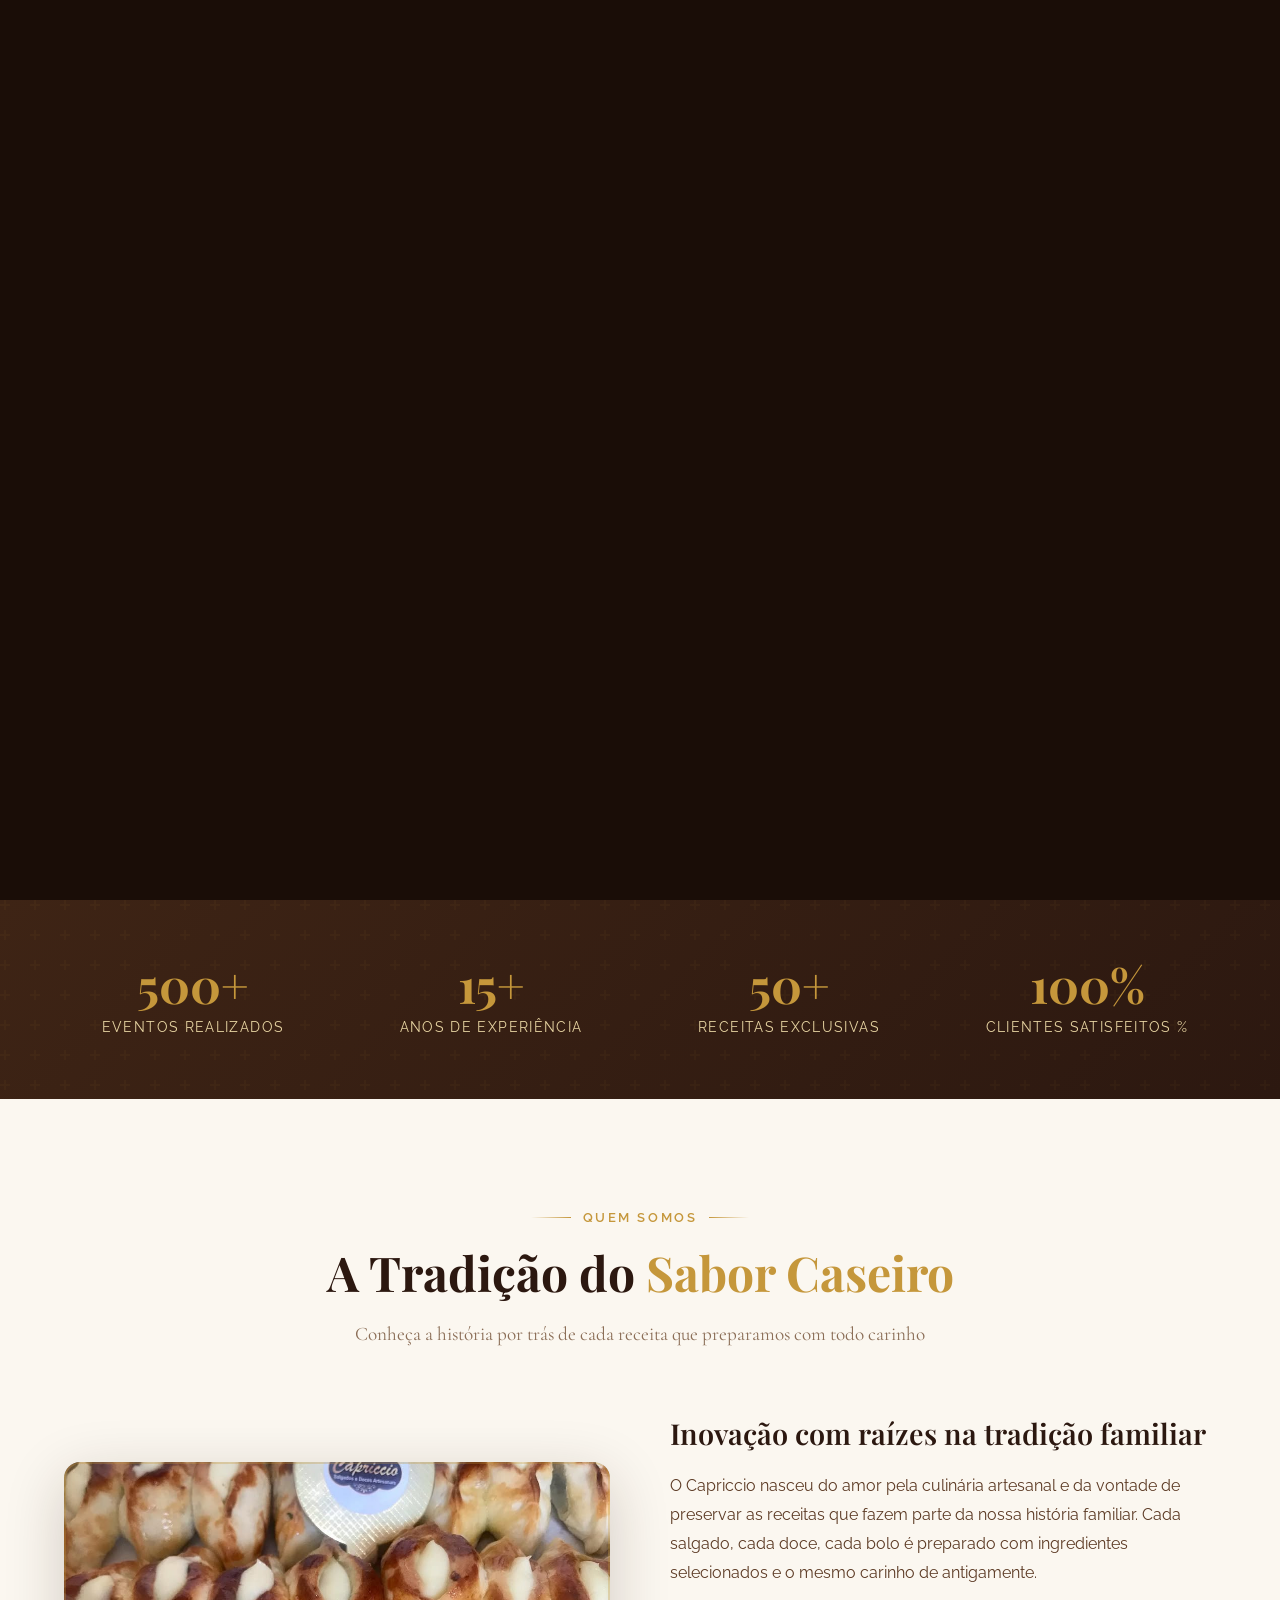
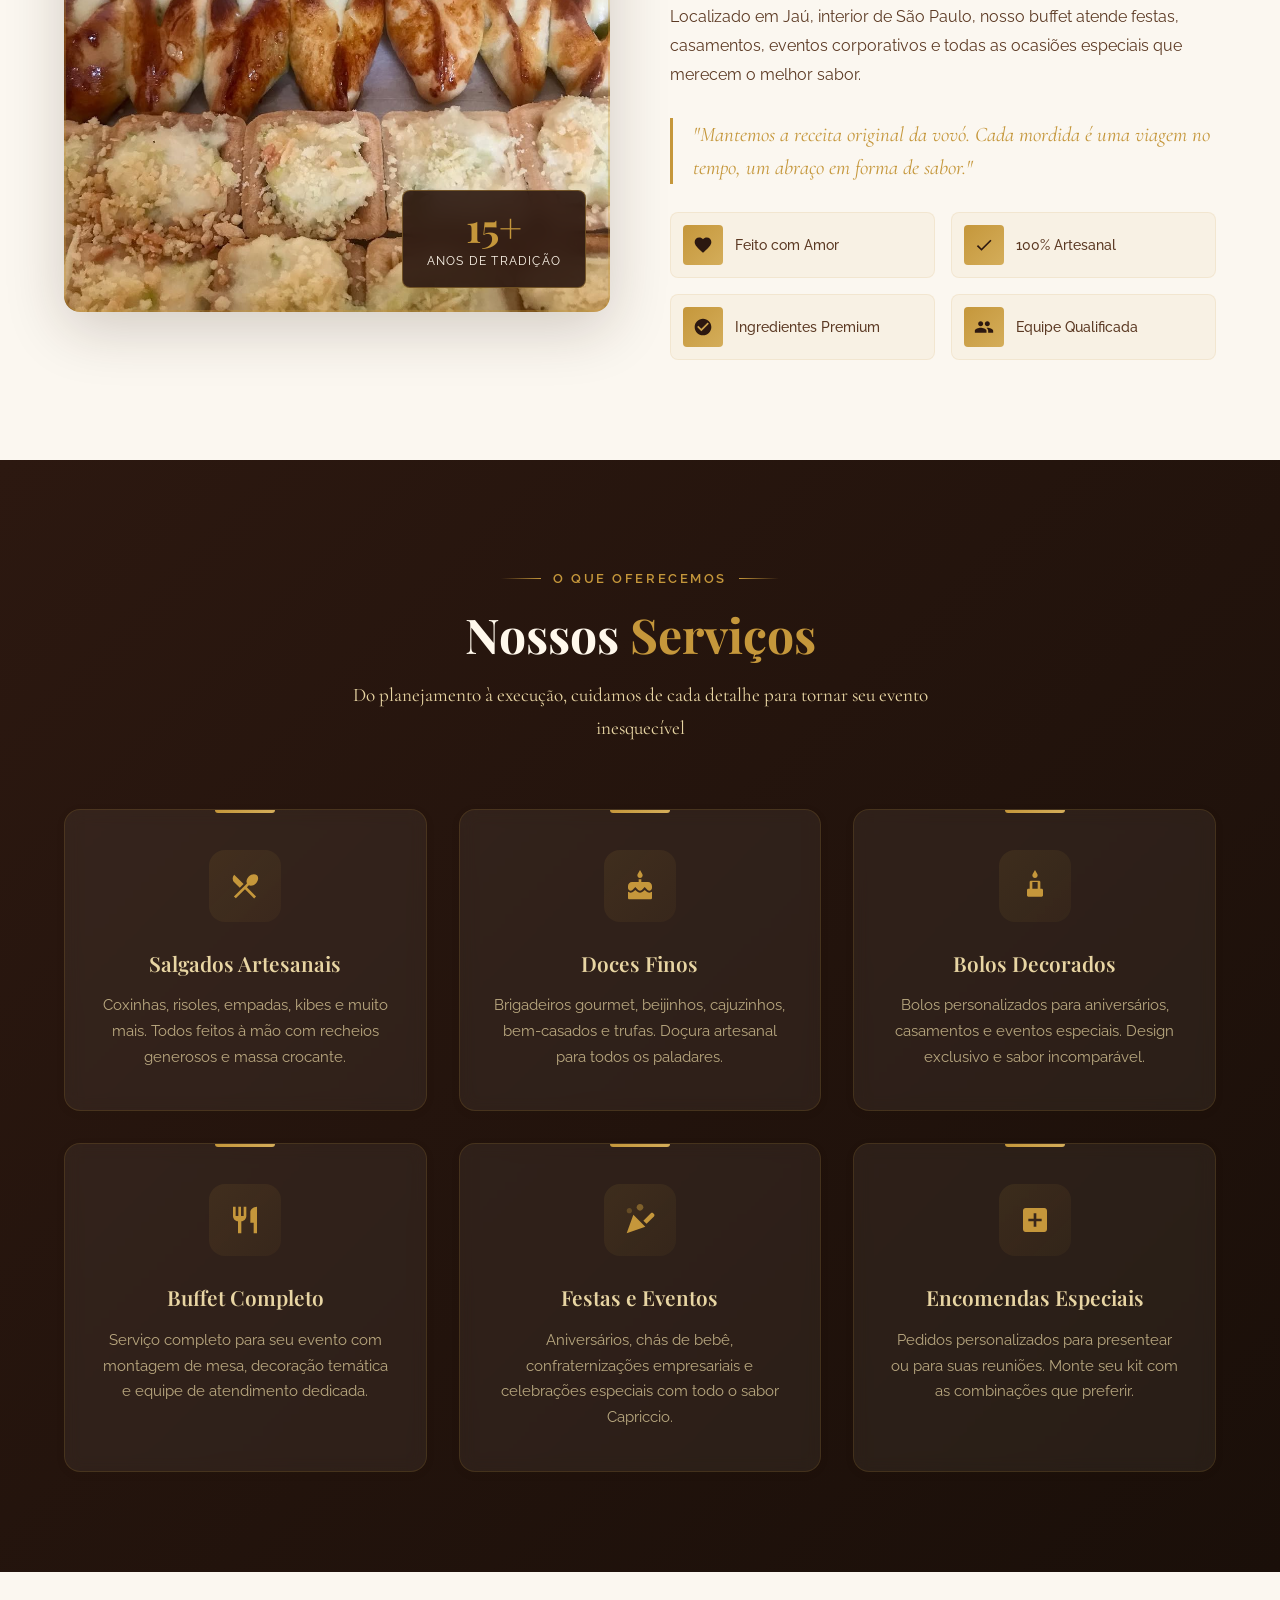
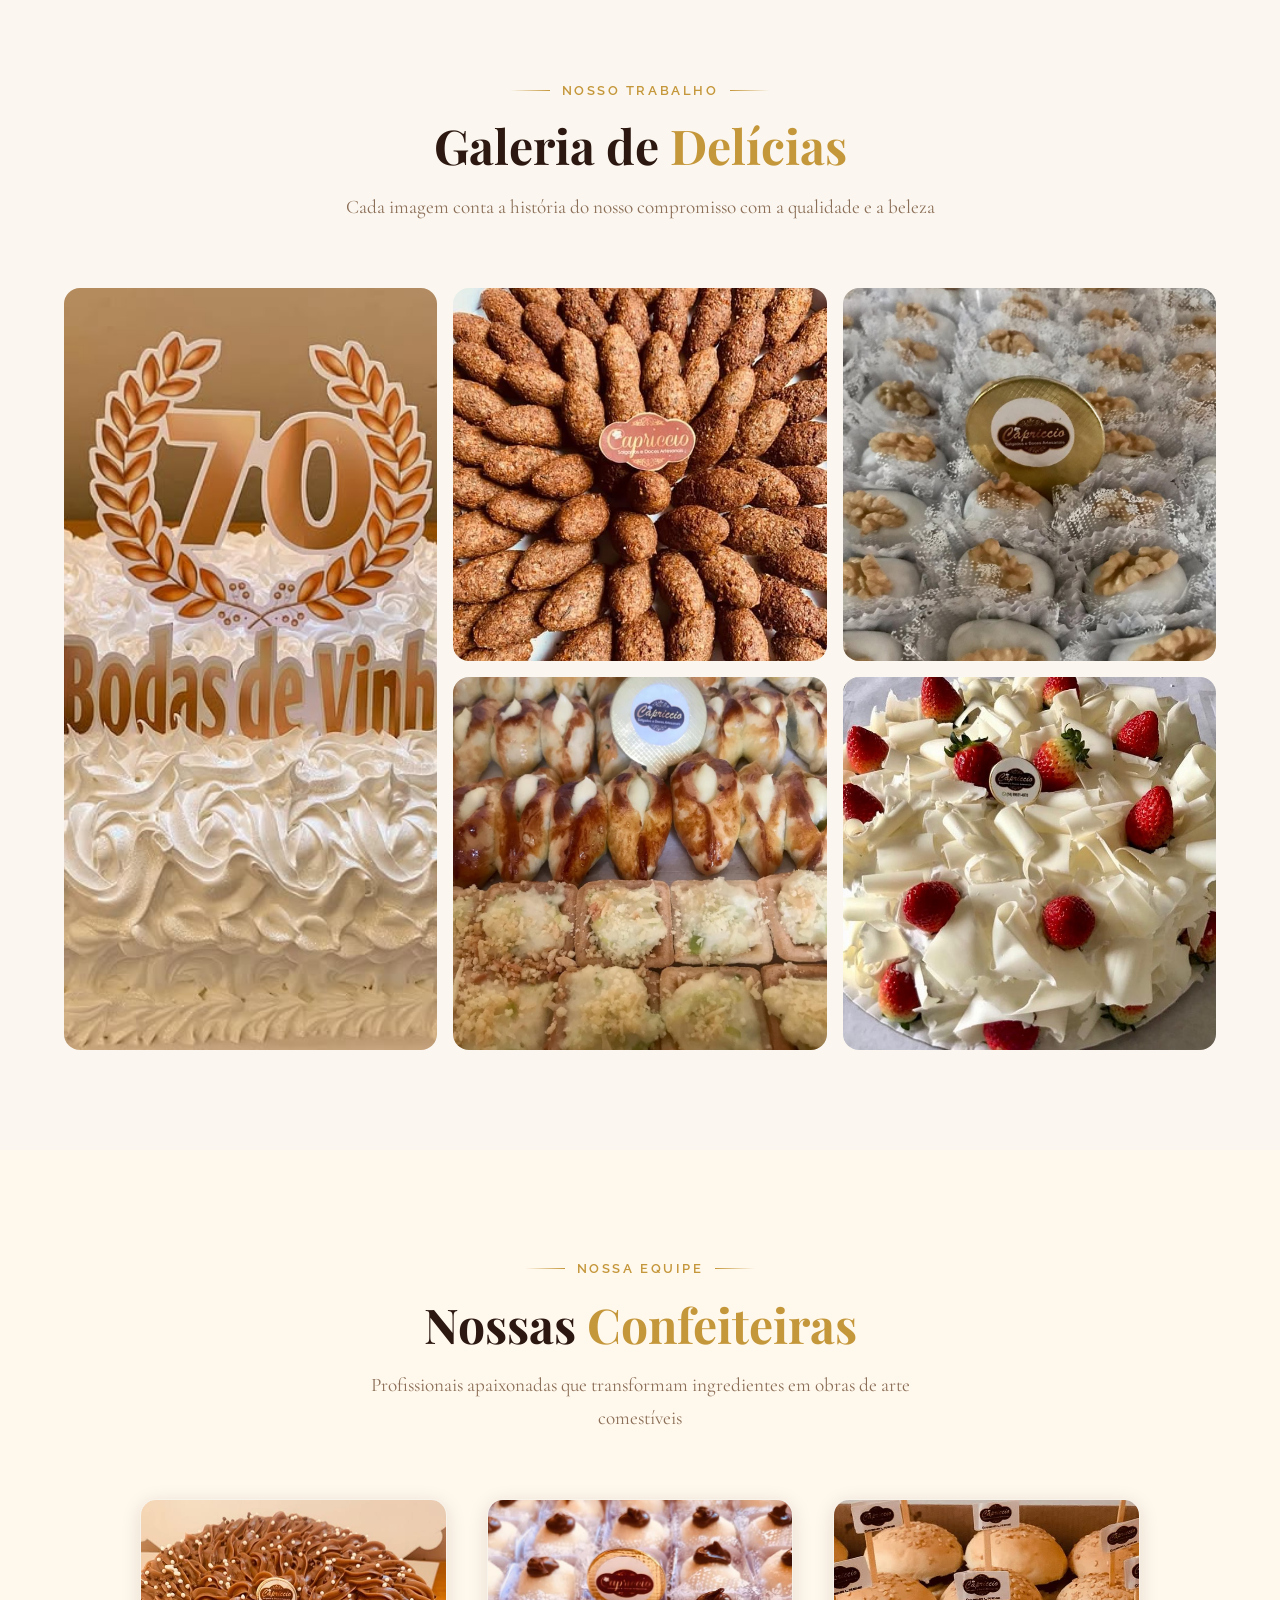
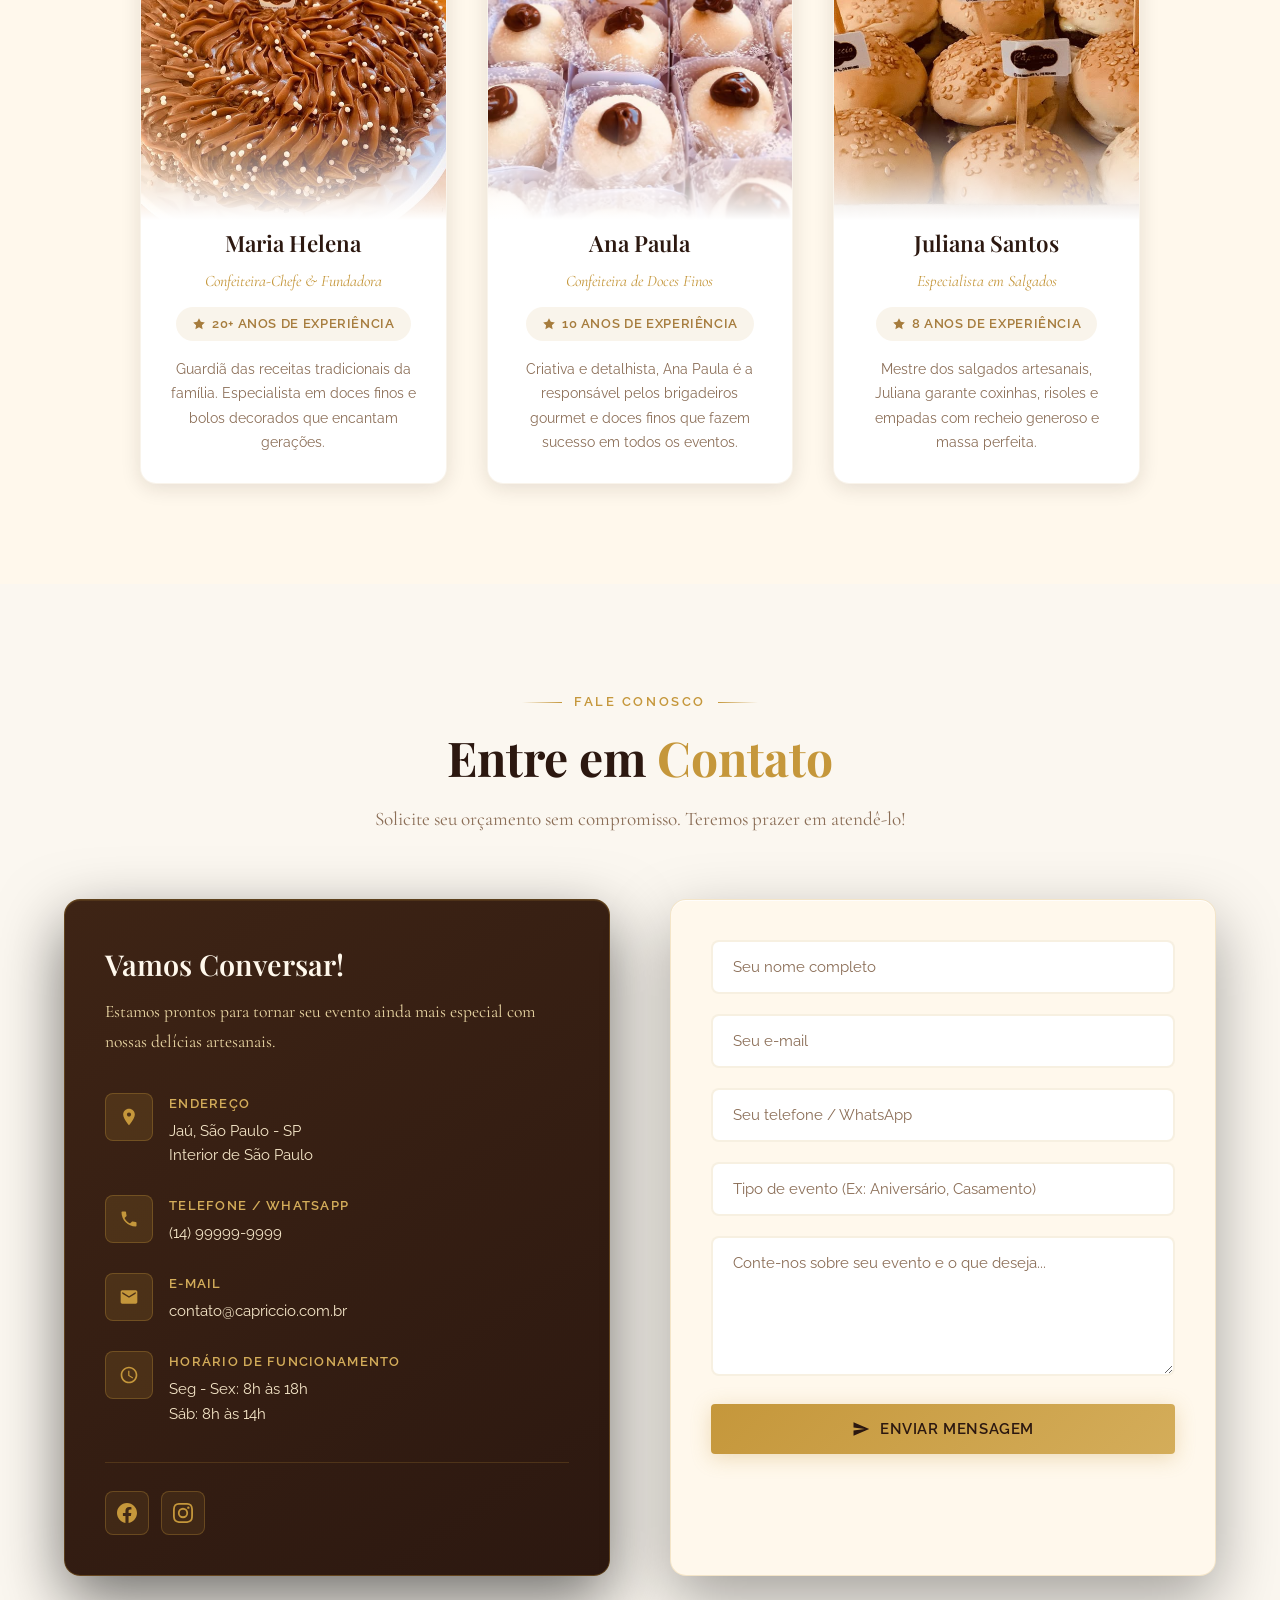
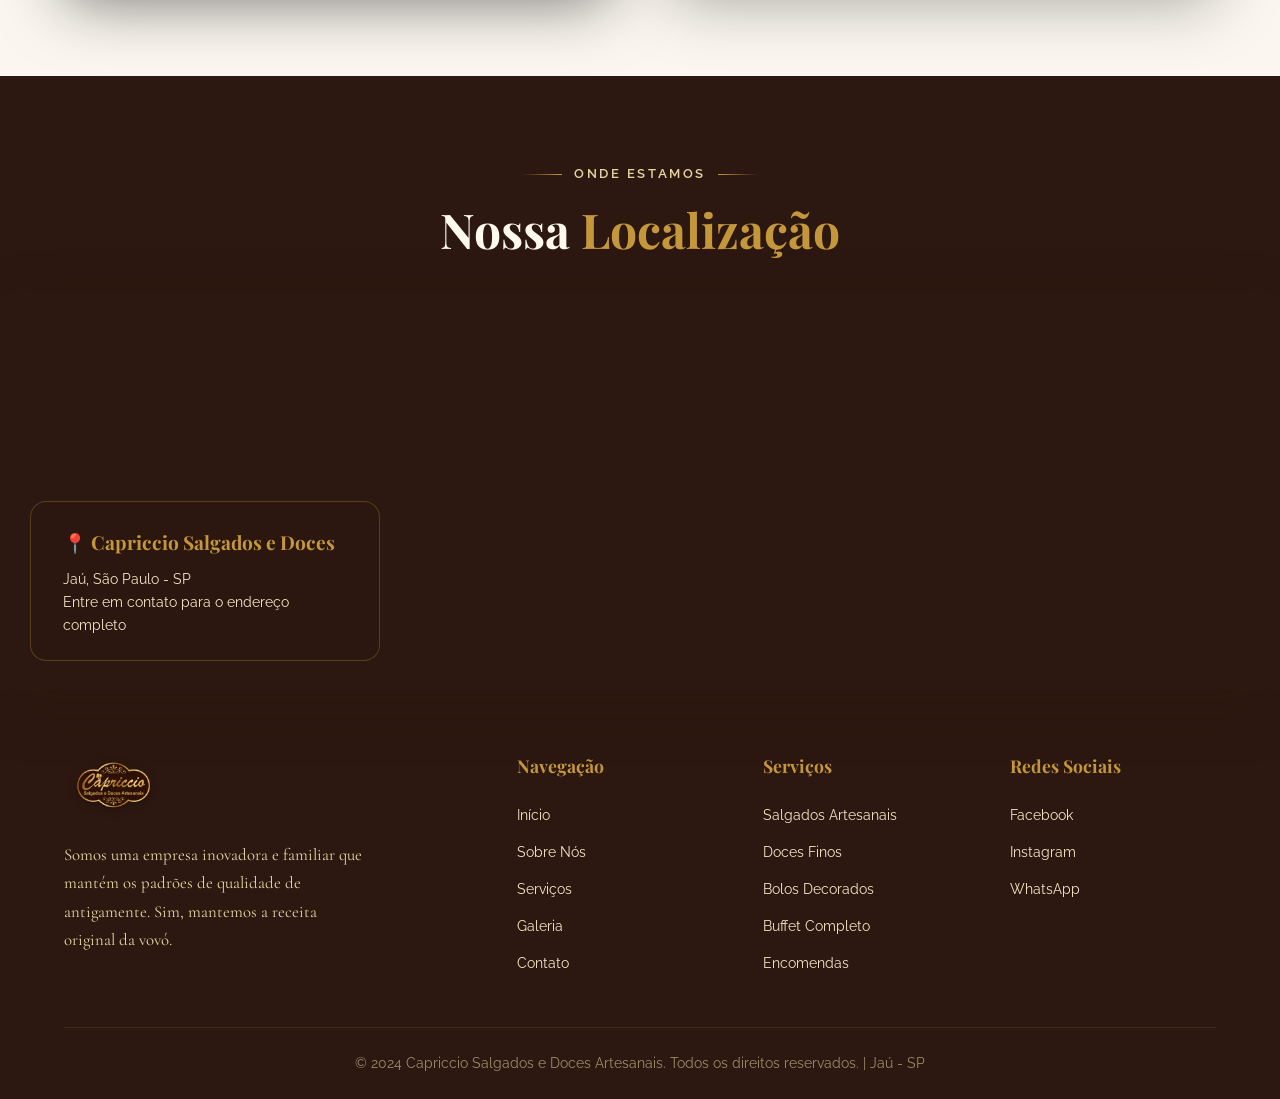
==== commit 05a7b20e: "fix: reverte para versão estável + loading automático sem scroll - Reverte threejs-effects.js, style" ====
--- a/index.html
+++ b/index.html
@@ -52,12 +52,12 @@
       <div class="loading-bar" id="loadingBar"></div>
     </div>
 
-    <!-- Dica de scroll -->
+    <!-- Dica de carregamento -->
     <p class="loading-hint" id="loadingHint">
       <span class="loading-hint-mouse" aria-hidden="true">
         <span class="loading-hint-wheel"></span>
       </span>
-      Role para entrar
+      Entrando...
     </p>
 
   </div>
@@ -92,6 +92,7 @@
 <!-- ===== HERO ===== -->
 <section class="hero" id="inicio">
   <!-- Canvas Three.js por trás de tudo -->
+  <div id="hero-canvas" aria-hidden="true"></div>
 
   <div class="hero-bg" role="img" aria-label="Mesa de doces e salgados artesanais Capriccio"></div>
   <div class="hero-overlay"></div>
@@ -130,6 +131,7 @@
 <!-- ===== STATS BAR ===== -->
 <div class="stats-bar" id="stats-section">
   <!-- Canvas Three.js como fundo -->
+  <div id="stats-canvas" aria-hidden="true"></div>
   <div class="container" style="position:relative;z-index:1;">
     <div class="stats-grid">
       <div class="stat-item animate-on-scroll">
@@ -201,6 +203,7 @@
 <!-- ===== SERVICES ===== -->
 <section class="section section-dark" id="servicos" style="background: linear-gradient(135deg, #2C1810 0%, #1a0f09 100%); position:relative; overflow:hidden;">
   <!-- Canvas Three.js como fundo -->
+  <div id="services-canvas" aria-hidden="true"></div>
   <div class="container" style="position:relative;z-index:1;">
     <div class="section-header animate-on-scroll">
       <div class="section-label">O que oferecemos</div>
@@ -318,6 +321,7 @@
 <!-- ===== CONTACT ===== -->
 <section class="section" id="contato" style="position:relative; overflow:hidden;">
   <!-- Canvas Three.js como fundo -->
+  <div id="contact-canvas" aria-hidden="true"></div>
   <div class="container" style="position:relative;z-index:1;">
     <div class="section-header animate-on-scroll">
       <div class="section-label">Fale Conosco</div>
--- a/style.css
+++ b/style.css
@@ -1584,69 +1584,66 @@
   }
 }
 
-/* ===== CANVAS 3D GLOBAL (fixo, injetado pelo Three.js) =====
-   Um único <canvas> fixed como primeiro filho do body.
-   Seções transparentes deixam o efeito aparecer.
-   Seções de conteúdo ficam acima via z-index.            */
-
-/* ── Seções que revelam o canvas global ── */
-.hero,
-#servicos,
-#contato {
-  background: transparent !important;
-  position: relative;
-  z-index: 1;
-}
-
-.hero-overlay     { z-index: 2 !important; }
-.hero-content     { z-index: 3 !important; }
+/* ===== THREE.JS CANVAS CONTAINERS ===== */
+
+/* Hero canvas — entre a imagem de fundo e o overlay */
+#hero-canvas {
+  position: absolute;
+  inset: 0;
+  z-index: 1; /* acima da hero-bg (z:0) */
+  pointer-events: none;
+}
+/* Ajusta overlay e content para ficarem acima do canvas */
+.hero-overlay { z-index: 2 !important; }
+.hero-content  { z-index: 3 !important; }
 .hero-scroll-hint { z-index: 3 !important; }
-
-/* ── Seções sólidas ficam acima do canvas ── */
-.stats-bar,
-#sobre,
-#galeria,
-#equipe,
-.map-section,
-.footer {
-  position: relative;
-  z-index: 1;
-}
-
-/* Stats: vidro escuro sobre o canvas */
+#hero-canvas canvas {
+  width: 100% !important;
+  height: 100% !important;
+}
+
+/* Stats canvas — cobre o fundo da stats-bar */
+#stats-canvas {
+  position: absolute;
+  inset: 0;
+  z-index: 0;
+  pointer-events: none;
+  overflow: hidden;
+}
+#stats-canvas canvas {
+  width: 100% !important;
+  height: 100% !important;
+}
 .stats-bar {
-  background: rgba(26, 13, 7, 0.82) !important;
-  backdrop-filter: blur(6px);
-  -webkit-backdrop-filter: blur(6px);
-}
-
-/* Serviços: fundo escuro semi-transparente */
-#servicos {
-  background: rgba(26, 13, 7, 0.68) !important;
-  backdrop-filter: blur(3px);
-  -webkit-backdrop-filter: blur(3px);
-}
-
-/* Contato: semi-transparente */
-#contato {
-  background: rgba(20, 10, 5, 0.52) !important;
-}
-
-/* ── Cards do contato: completamente sólidos ── */
-#contato .contact-info {
-  background: linear-gradient(145deg, #3E2415 0%, #2C1810 100%) !important;
-  backdrop-filter: none !important;
-  -webkit-backdrop-filter: none !important;
-  border: 1px solid rgba(197, 151, 59, 0.35);
-  box-shadow: 0 24px 64px rgba(0,0,0,0.65), inset 0 1px 0 rgba(197,151,59,0.15);
-}
-#contato .contact-form {
-  background: #FFF8EC !important;
-  backdrop-filter: none !important;
-  -webkit-backdrop-filter: none !important;
-  border: 1px solid rgba(197, 151, 59, 0.2);
-  box-shadow: 0 24px 64px rgba(0,0,0,0.4), inset 0 1px 0 rgba(255,255,255,0.8);
-  padding: 40px;
+  position: relative;
+  overflow: hidden;
+}
+
+/* Services canvas — atrás do conteúdo */
+#services-canvas {
+  position: absolute;
+  inset: 0;
+  z-index: 0;
+  pointer-events: none;
+  overflow: hidden;
+}
+#services-canvas canvas {
+  width: 100% !important;
+  height: 100% !important;
+}
+
+/* Contact canvas */
+#contact-canvas {
+  position: absolute;
+  inset: 0;
+  z-index: 0;
+  pointer-events: none;
+  overflow: hidden;
+  opacity: 0.6;
+}
+#contact-canvas canvas {
+  width: 100% !important;
+  height: 100% !important;
 }
 
 /* ===== HERO SCROLL HINT ===== */
@@ -1714,6 +1711,32 @@
   background: rgba(255, 248, 236, 0.10);
   border-color: rgba(197, 151, 59, 0.35);
   box-shadow: 0 12px 40px rgba(0, 0, 0, 0.4);
+}
+
+/* ===== CONTACT SECTION — cards sólidos e legíveis sobre a onda ===== */
+#contato .contact-wrapper {
+  position: relative;
+}
+#contato .contact-info {
+  background: linear-gradient(145deg, #3E2415 0%, #2C1810 100%);
+  backdrop-filter: none;
+  -webkit-backdrop-filter: none;
+  border-radius: var(--radius-lg);
+  border: 1px solid rgba(197, 151, 59, 0.3);
+  box-shadow:
+    0 24px 64px rgba(0, 0, 0, 0.55),
+    inset 0 1px 0 rgba(197, 151, 59, 0.15);
+}
+#contato .contact-form {
+  background: #FFF8EC;
+  backdrop-filter: none;
+  -webkit-backdrop-filter: none;
+  border-radius: var(--radius-lg);
+  border: 1px solid rgba(197, 151, 59, 0.2);
+  box-shadow:
+    0 24px 64px rgba(0, 0, 0, 0.35),
+    inset 0 1px 0 rgba(255, 255, 255, 0.8);
+  padding: 40px;
 }
 
 /* ===== CURSOR PERSONALIZADO (desktop) ===== */
@@ -1763,8 +1786,10 @@
 
 /* ===== REDUCED MOTION ===== */
 @media (prefers-reduced-motion: reduce) {
-  /* Esconde o canvas global injetado pelo Three.js */
-  body > canvas:first-of-type { display: none; }
+  #hero-canvas,
+  #stats-canvas,
+  #services-canvas,
+  #contact-canvas { display: none; }
 
   .scroll-wheel { animation: none; }
   .hero-scroll-hint { animation: none; opacity: 1; }
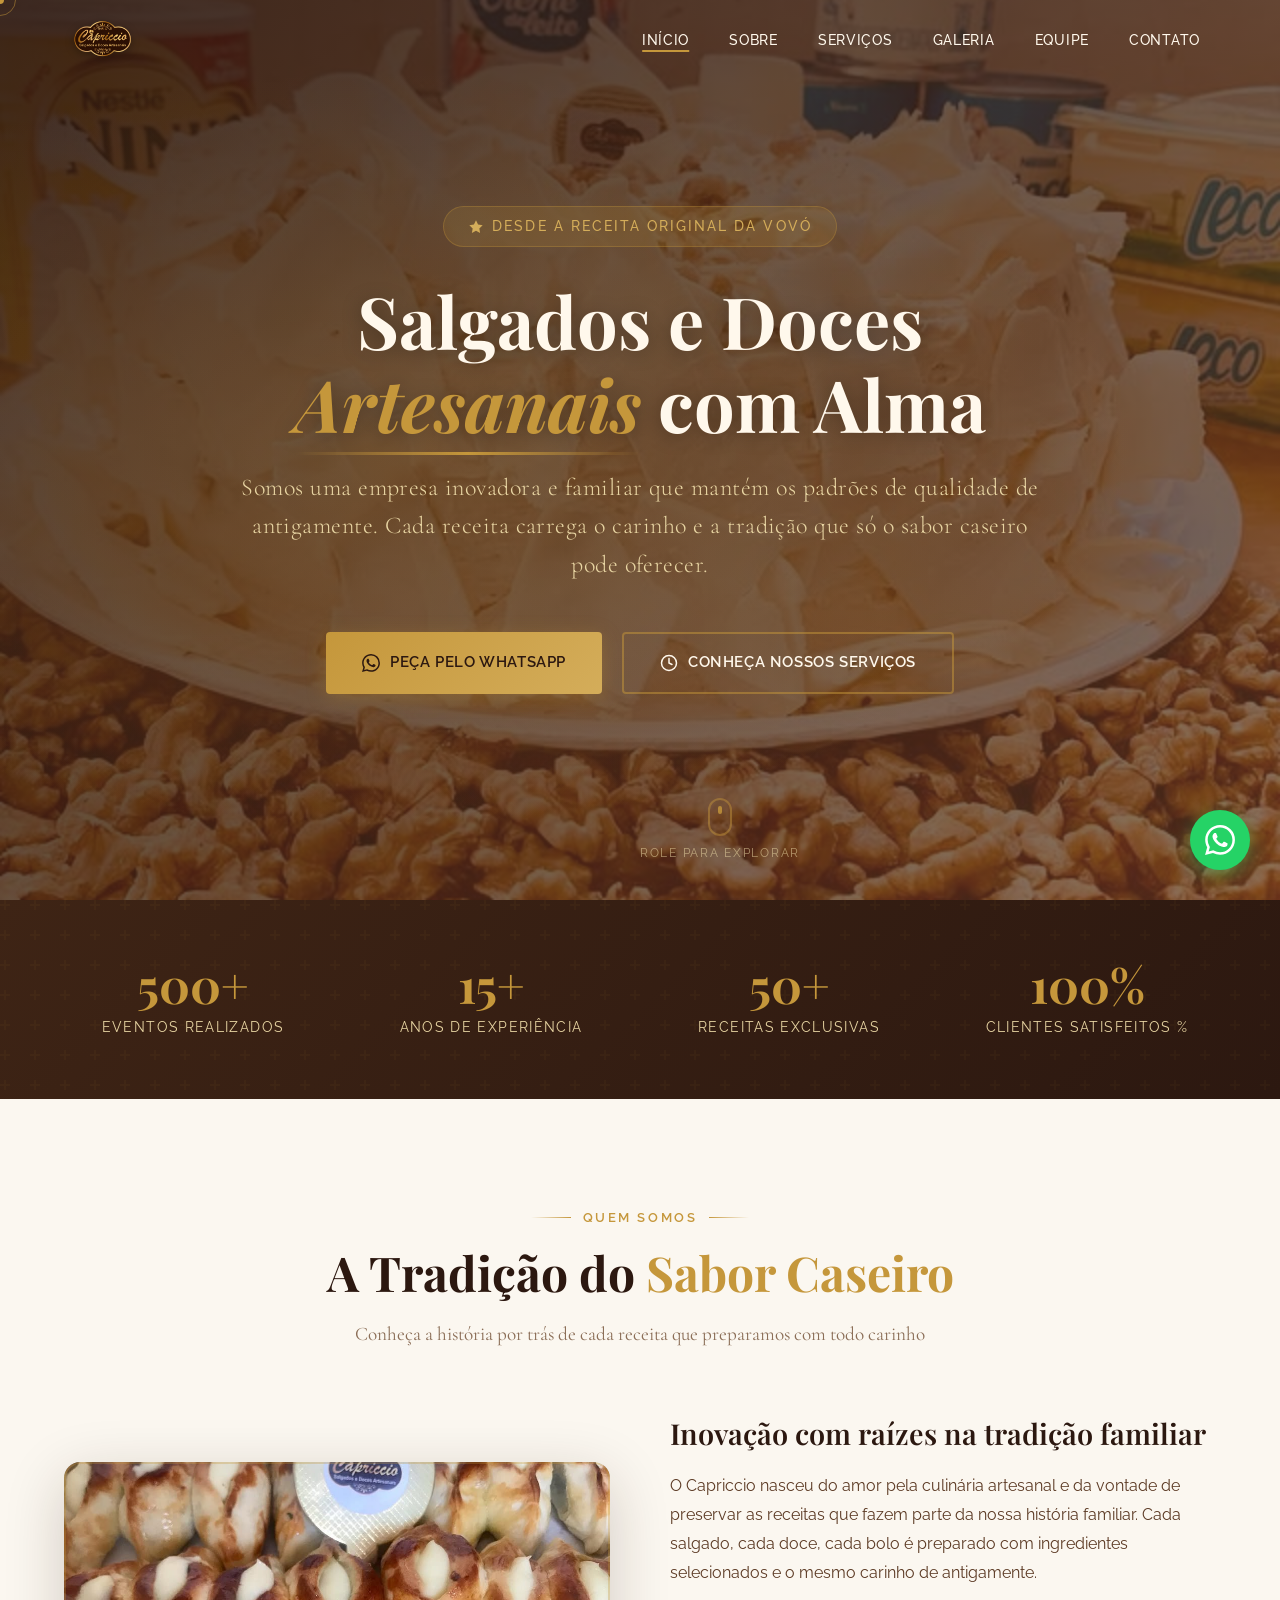
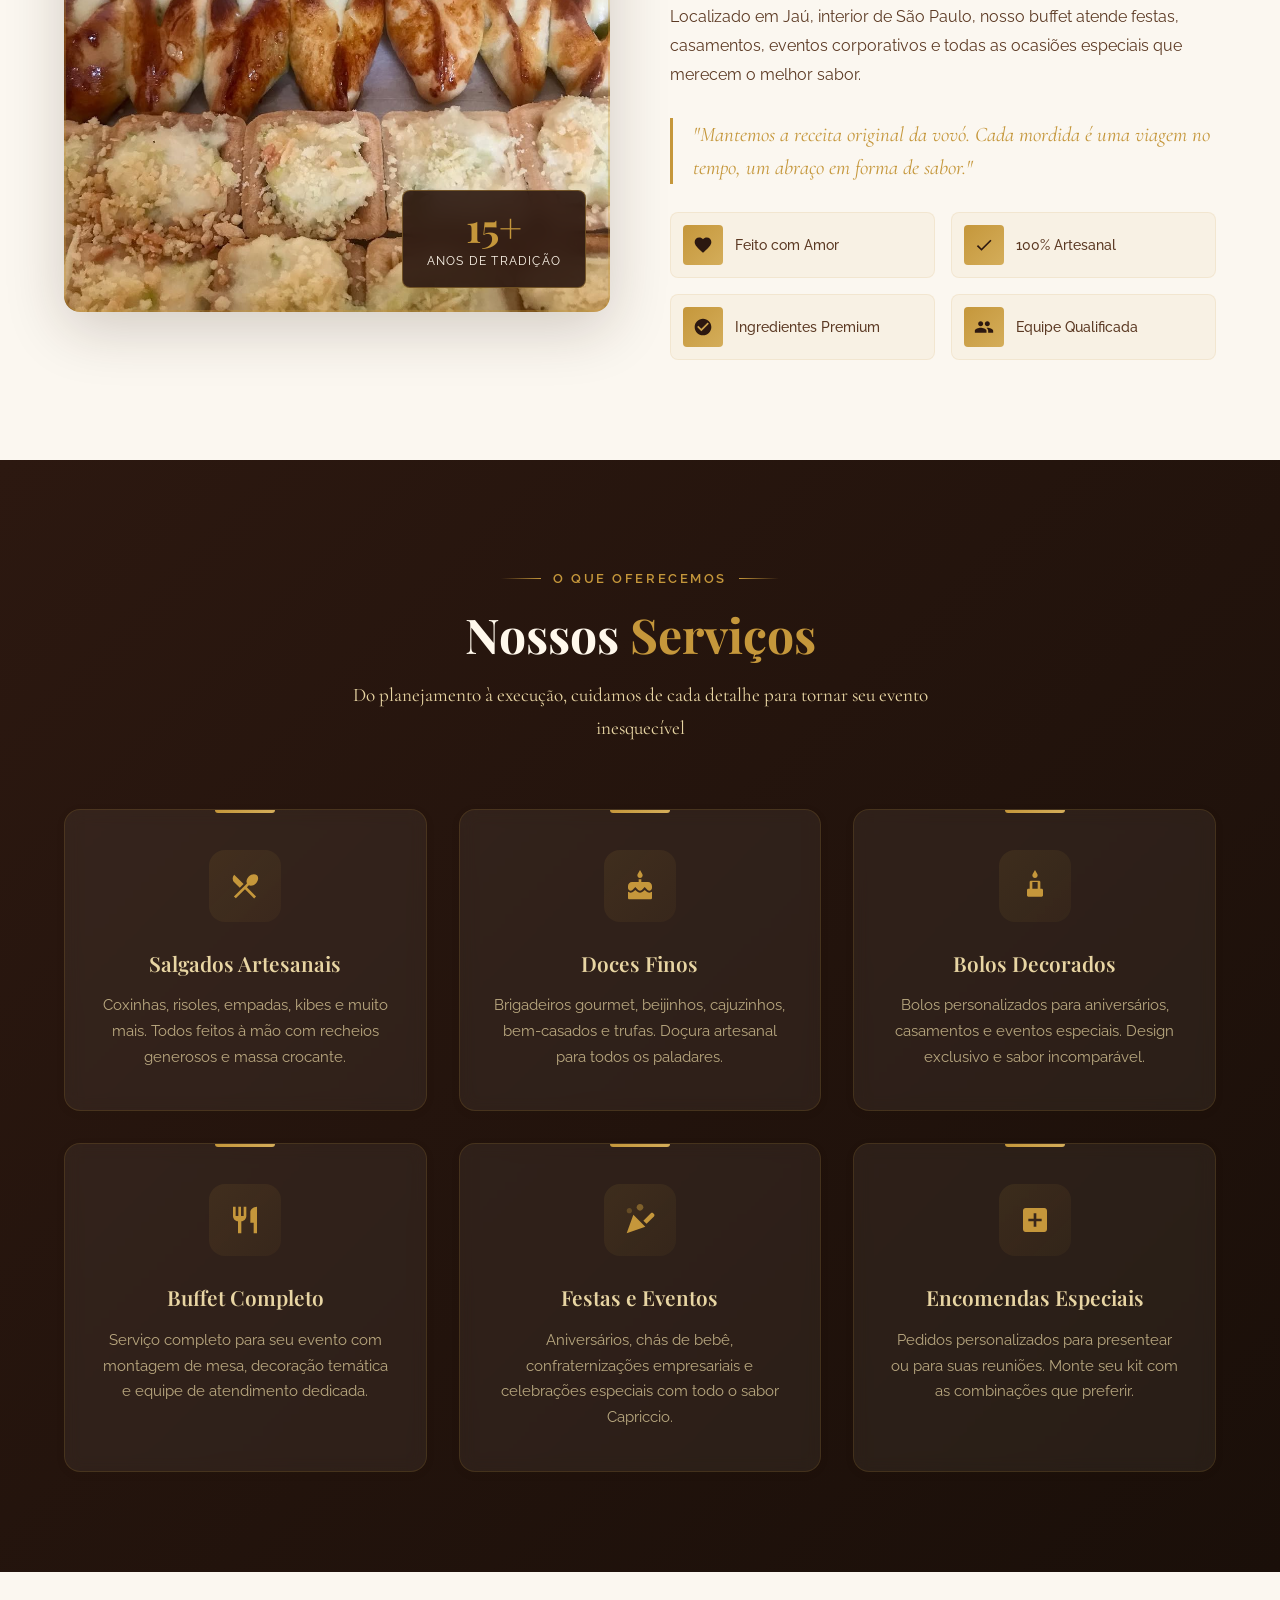
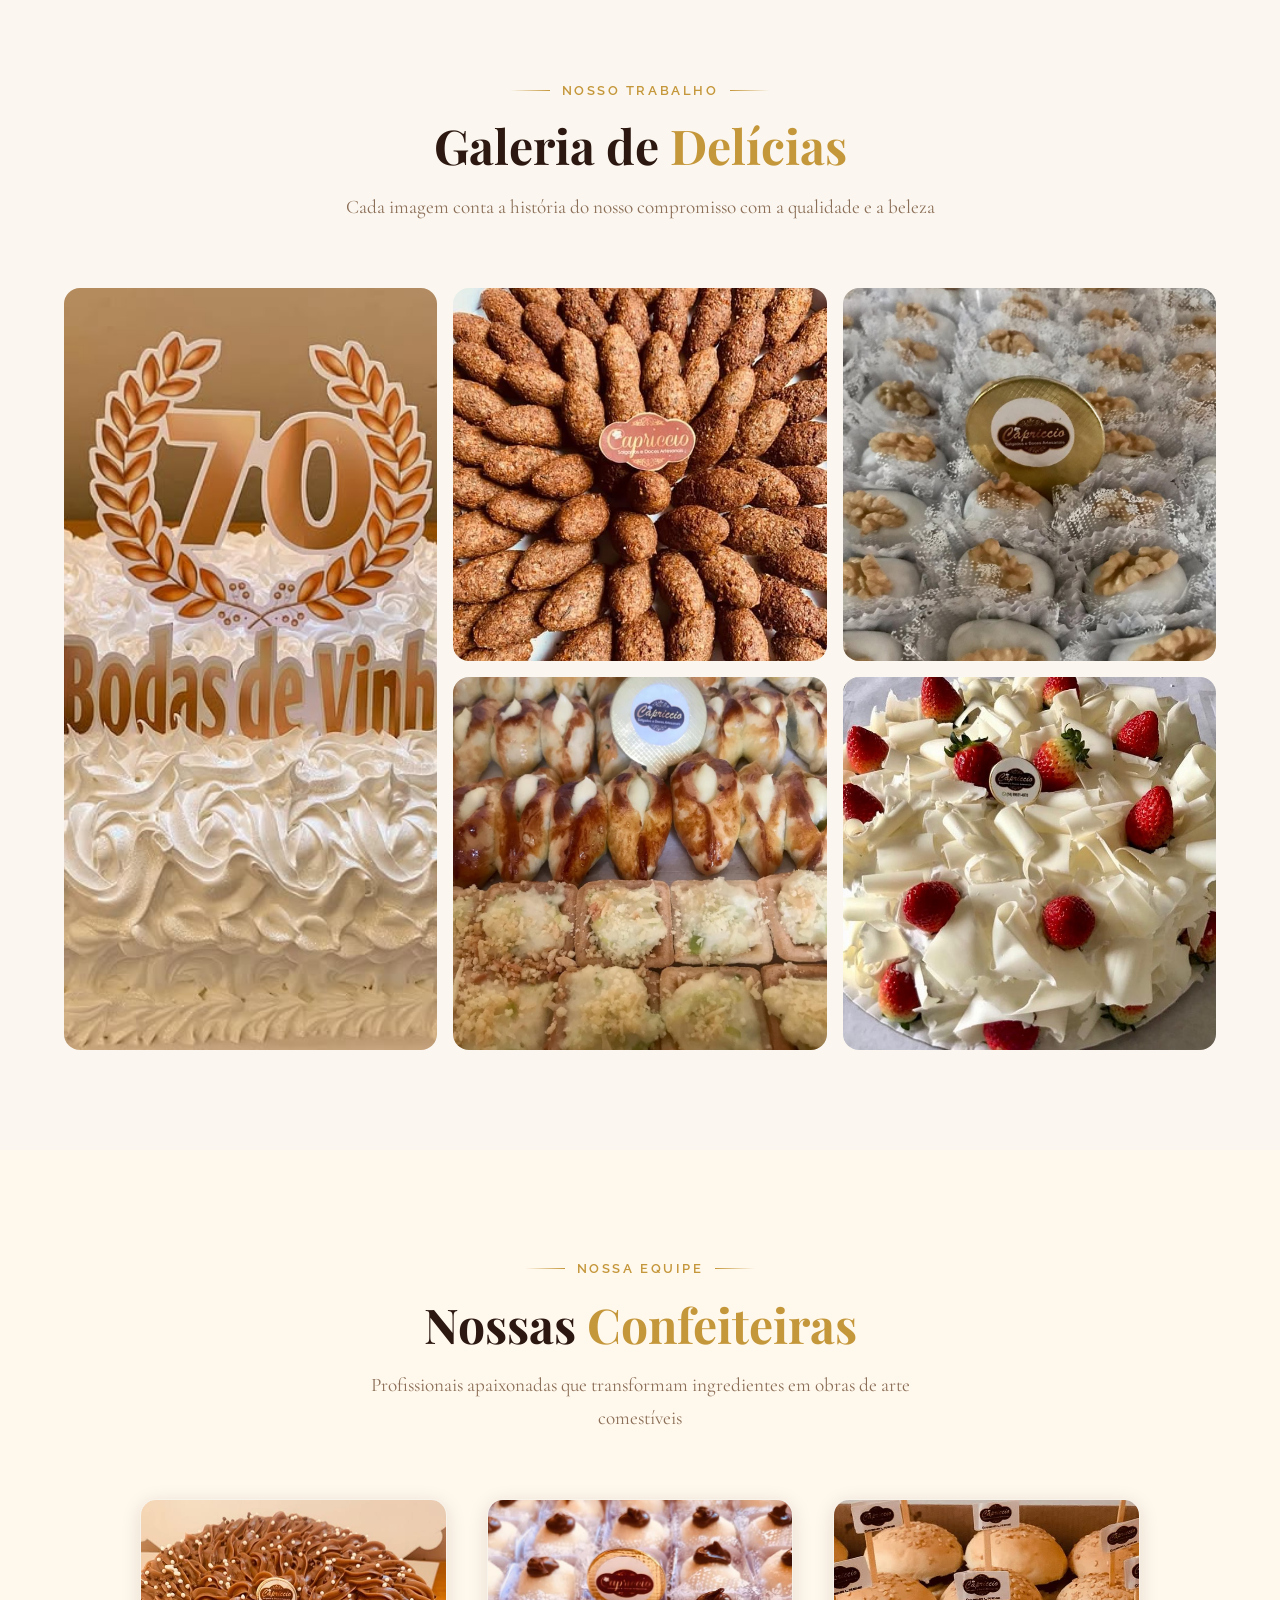
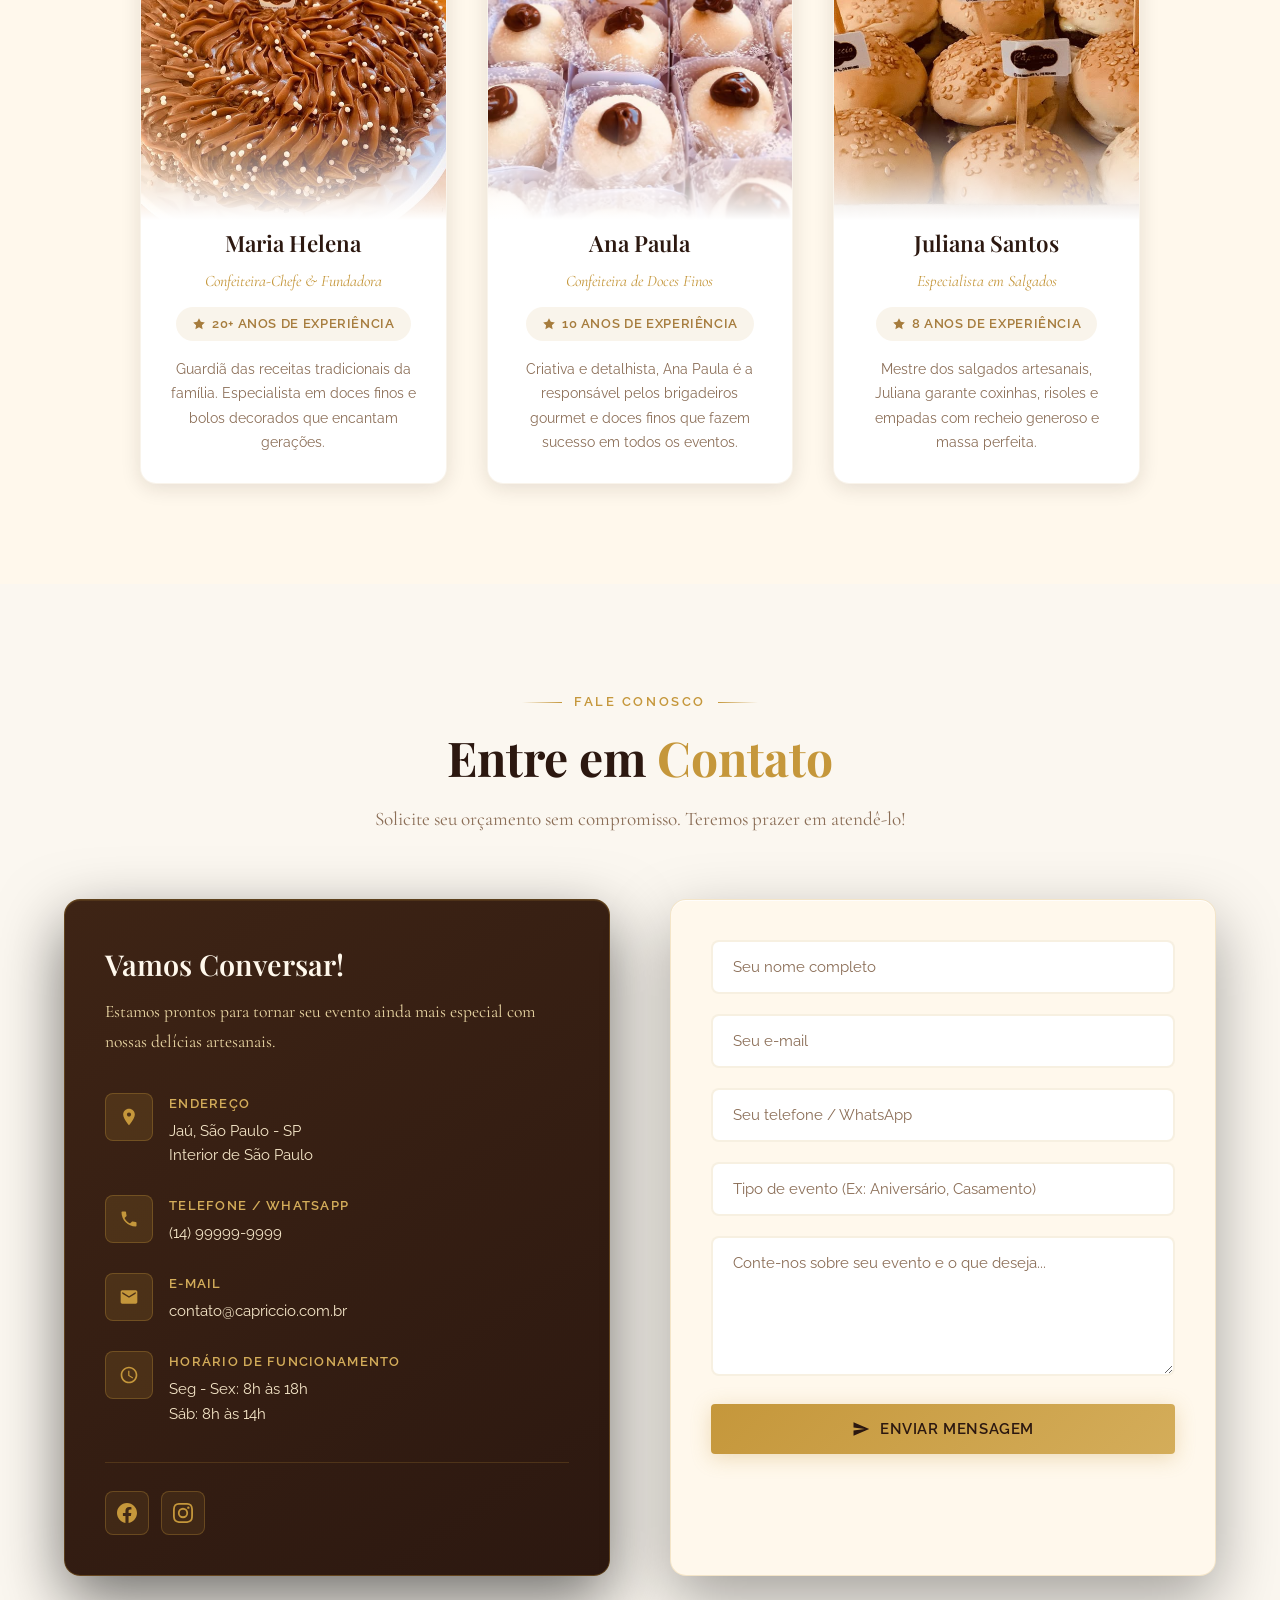
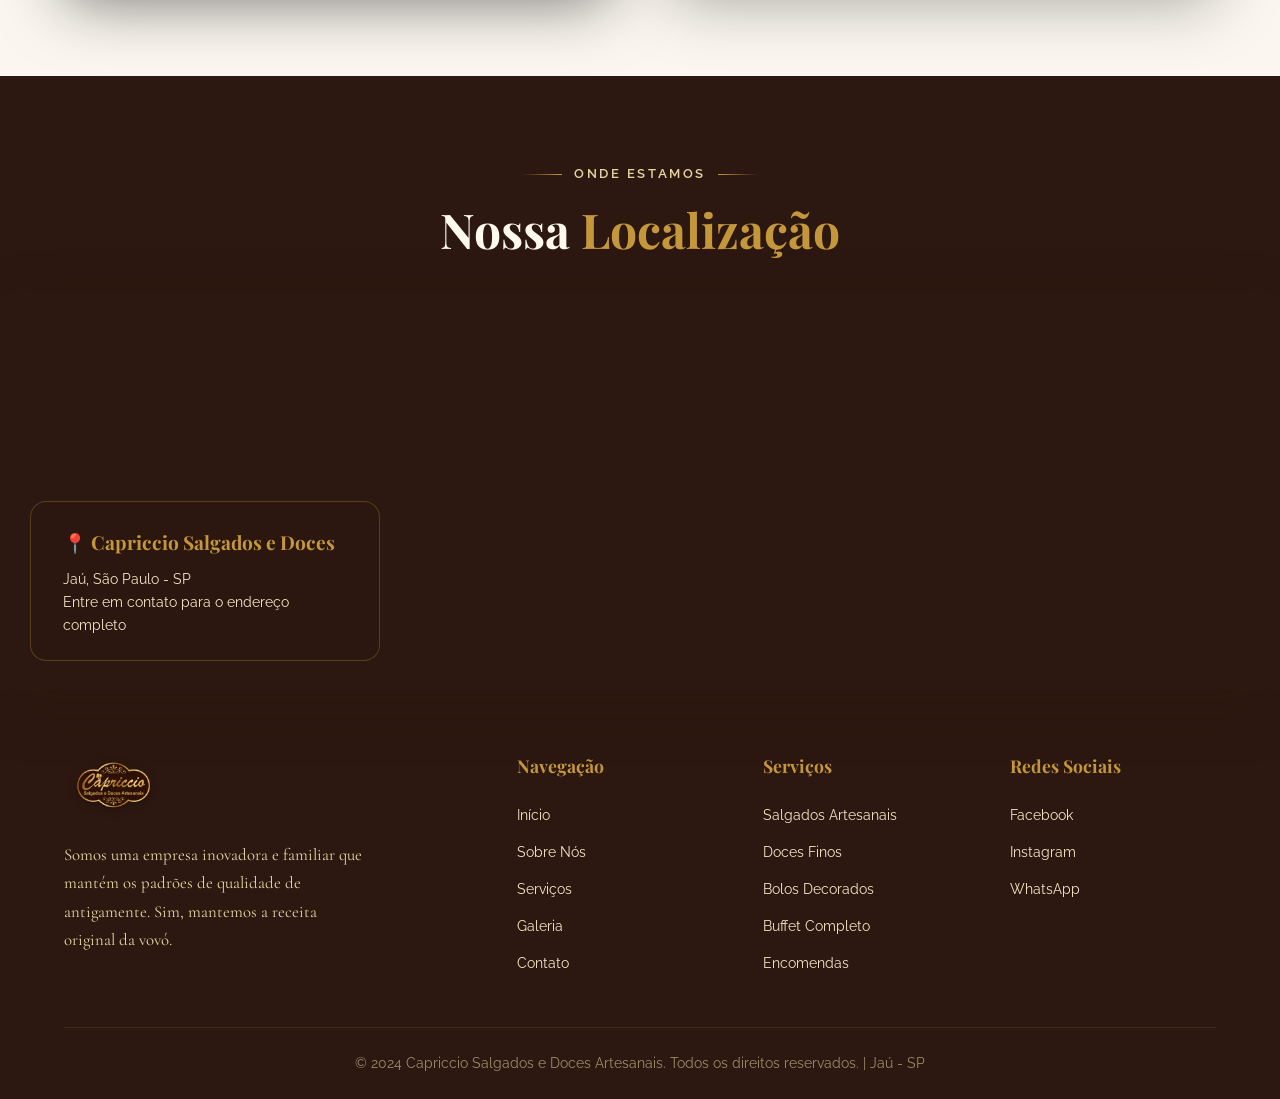
==== commit b8862b75: "fix: loading reescrito — fade simples, barra CSS transition, fecha em 2.5s" ====
--- a/index.html
+++ b/index.html
@@ -62,9 +62,6 @@
 
   </div>
 
-  <!-- Cortinas de saída (animação de reveal) -->
-  <div class="loading-curtain loading-curtain--top"    aria-hidden="true"></div>
-  <div class="loading-curtain loading-curtain--bottom" aria-hidden="true"></div>
 </div>
 
 
--- a/style.css
+++ b/style.css
@@ -1810,34 +1810,12 @@
   position: fixed;
   inset: 0;
   z-index: 10000;
-  background: #1a0d07;   /* mais escuro que brown-dark para contraste */
+  background: #1a0d07;
   display: flex;
   align-items: center;
   justify-content: center;
   overflow: hidden;
-  /* Sem transition aqui — as curtinas fazem a saída */
-}
-
-/* Quando dismiss, as curtinas deslizam e depois a tela some */
-#loading-screen.hide {
-  pointer-events: none;
-}
-#loading-screen.hide .loading-curtain--top {
-  transform: translateY(-100%);
-}
-#loading-screen.hide .loading-curtain--bottom {
-  transform: translateY(100%);
-}
-#loading-screen.hide .loading-content {
-  opacity: 0;
-  transform: scale(0.96);
-  transition: opacity 0.4s ease, transform 0.4s ease;
-}
-/* Após as cortinas saírem, o fundo some */
-#loading-screen.done {
-  opacity: 0;
-  transition: opacity 0.35s ease 0.55s;
-  visibility: hidden;
+  opacity: 1;
 }
 
 /* ── Canvas de partículas ── */
@@ -1876,7 +1854,7 @@
   flex-direction: column;
   align-items: center;
   gap: 24px;
-  animation: fadeInUp 0.9s ease-out 0.1s both;
+  animation: fadeInUp 0.4s ease-out 0s both;
 }
 
 /* ── Logo wrap + anéis ── */
@@ -1907,7 +1885,7 @@
   height: 110px;
   object-fit: contain;
   filter: drop-shadow(0 0 24px rgba(197, 151, 59, 0.6));
-  animation: loadingLogoPulse 2.4s ease-in-out infinite;
+  animation: loadingLogoPulse 1.2s ease-in-out infinite;
 }
 
 @keyframes loadingLogoPulse {
@@ -1918,7 +1896,7 @@
   50% {
     filter: drop-shadow(0 0 38px rgba(197, 151, 59, 0.8))
             drop-shadow(0 0 60px rgba(197, 151, 59, 0.3));
-    transform: scale(1.05);
+    transform: scale(1.08);
   }
 }
 
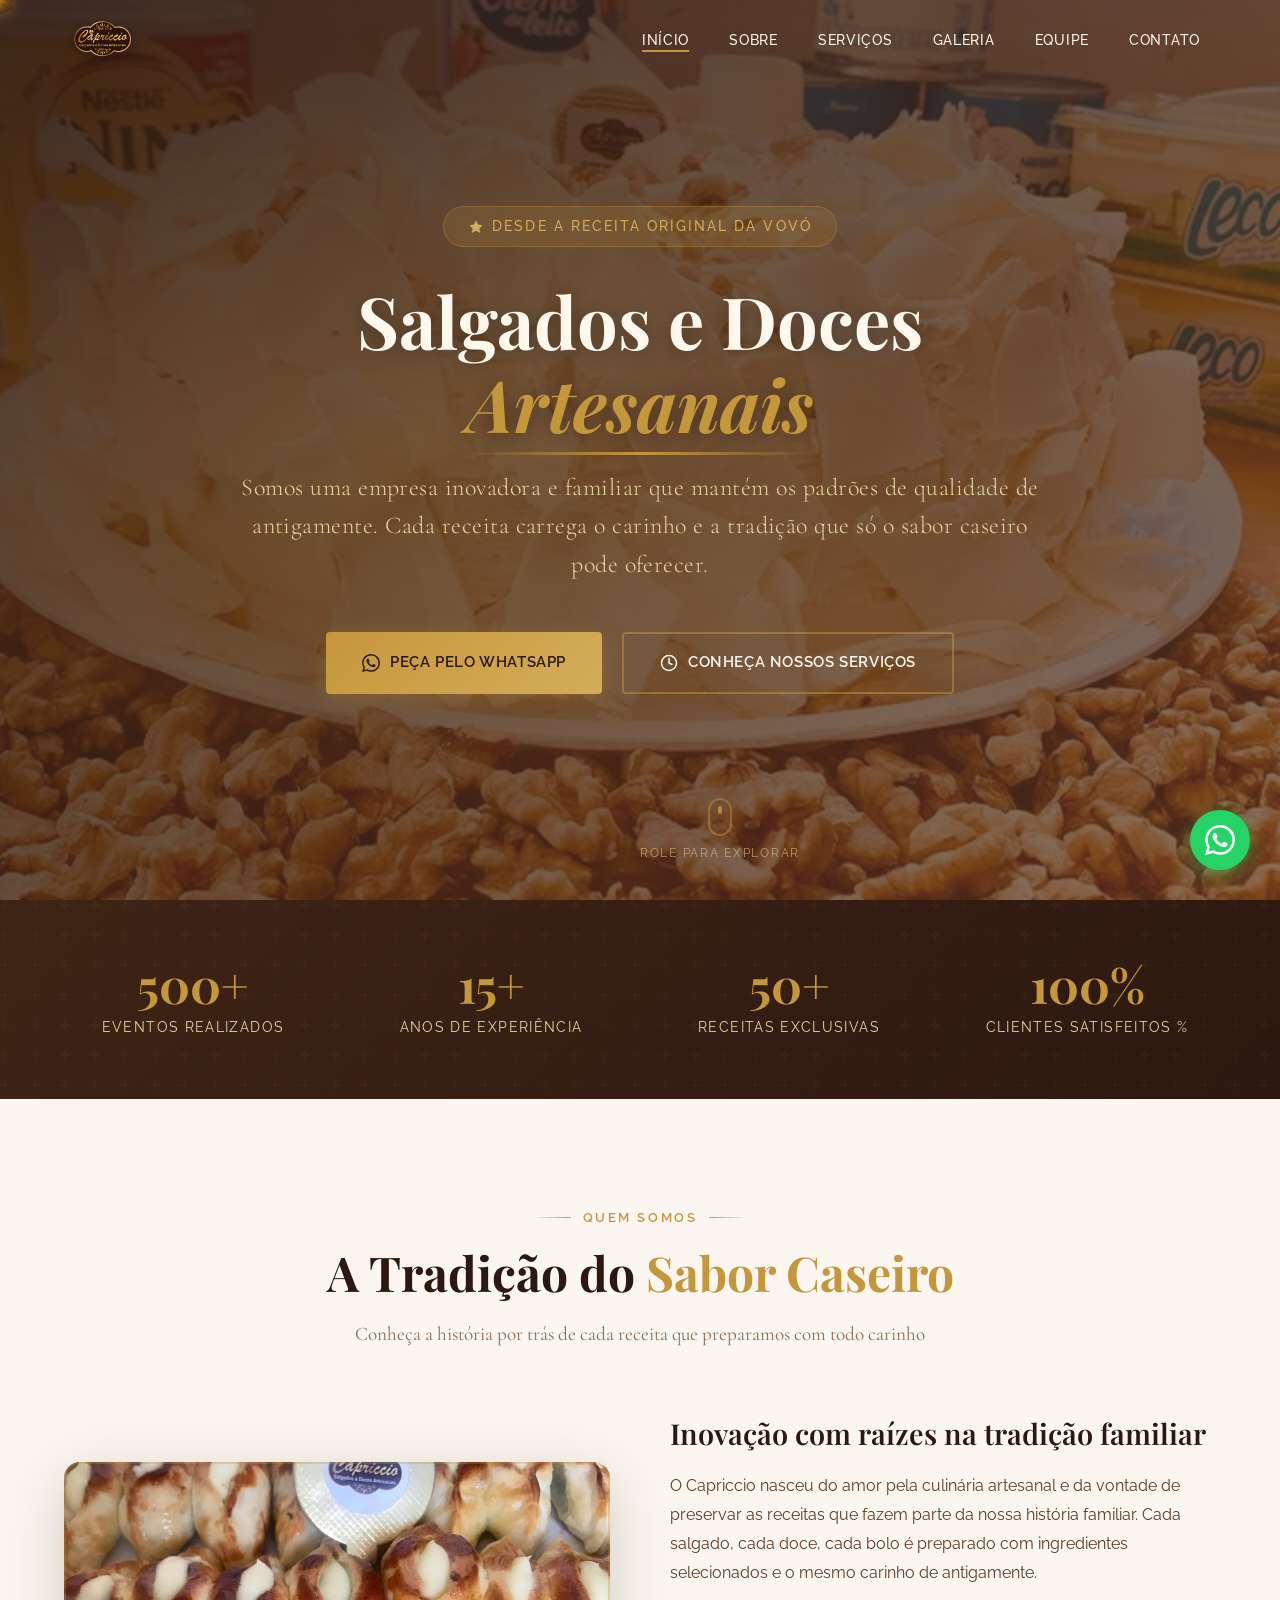
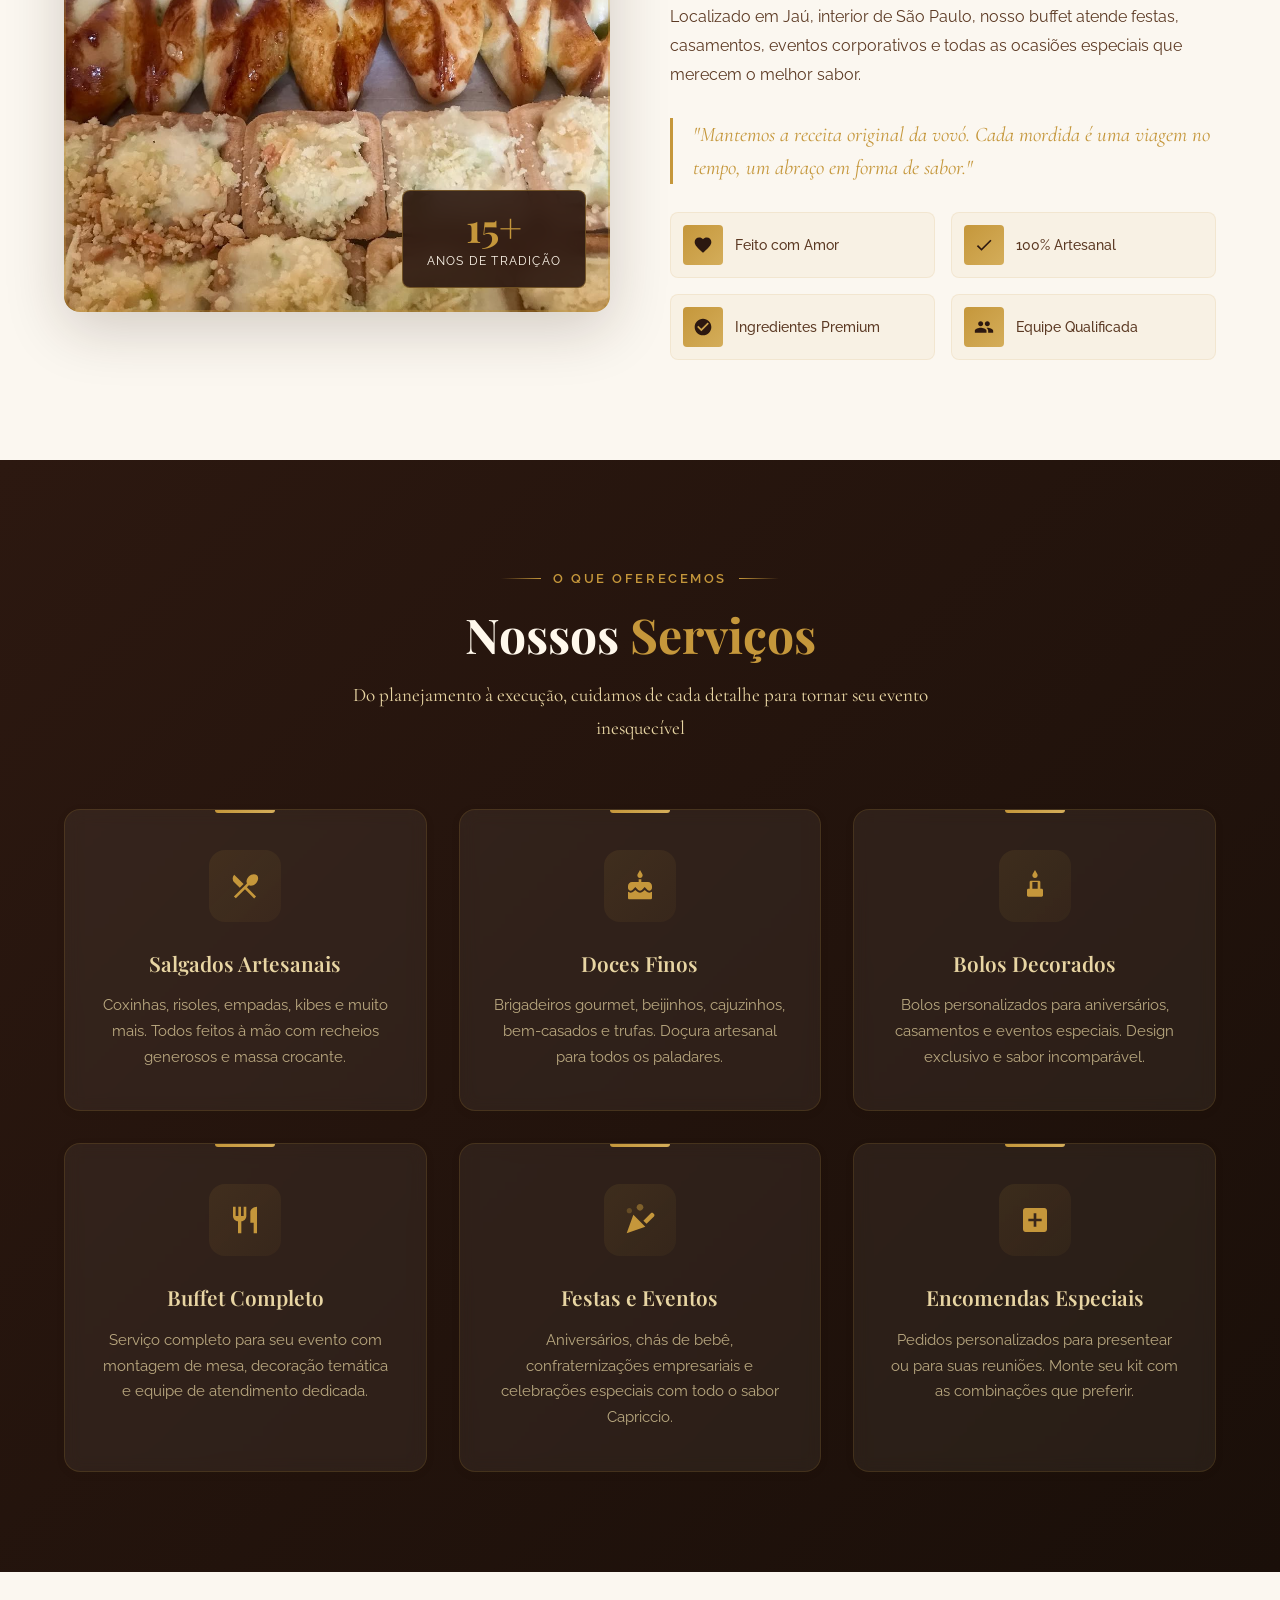
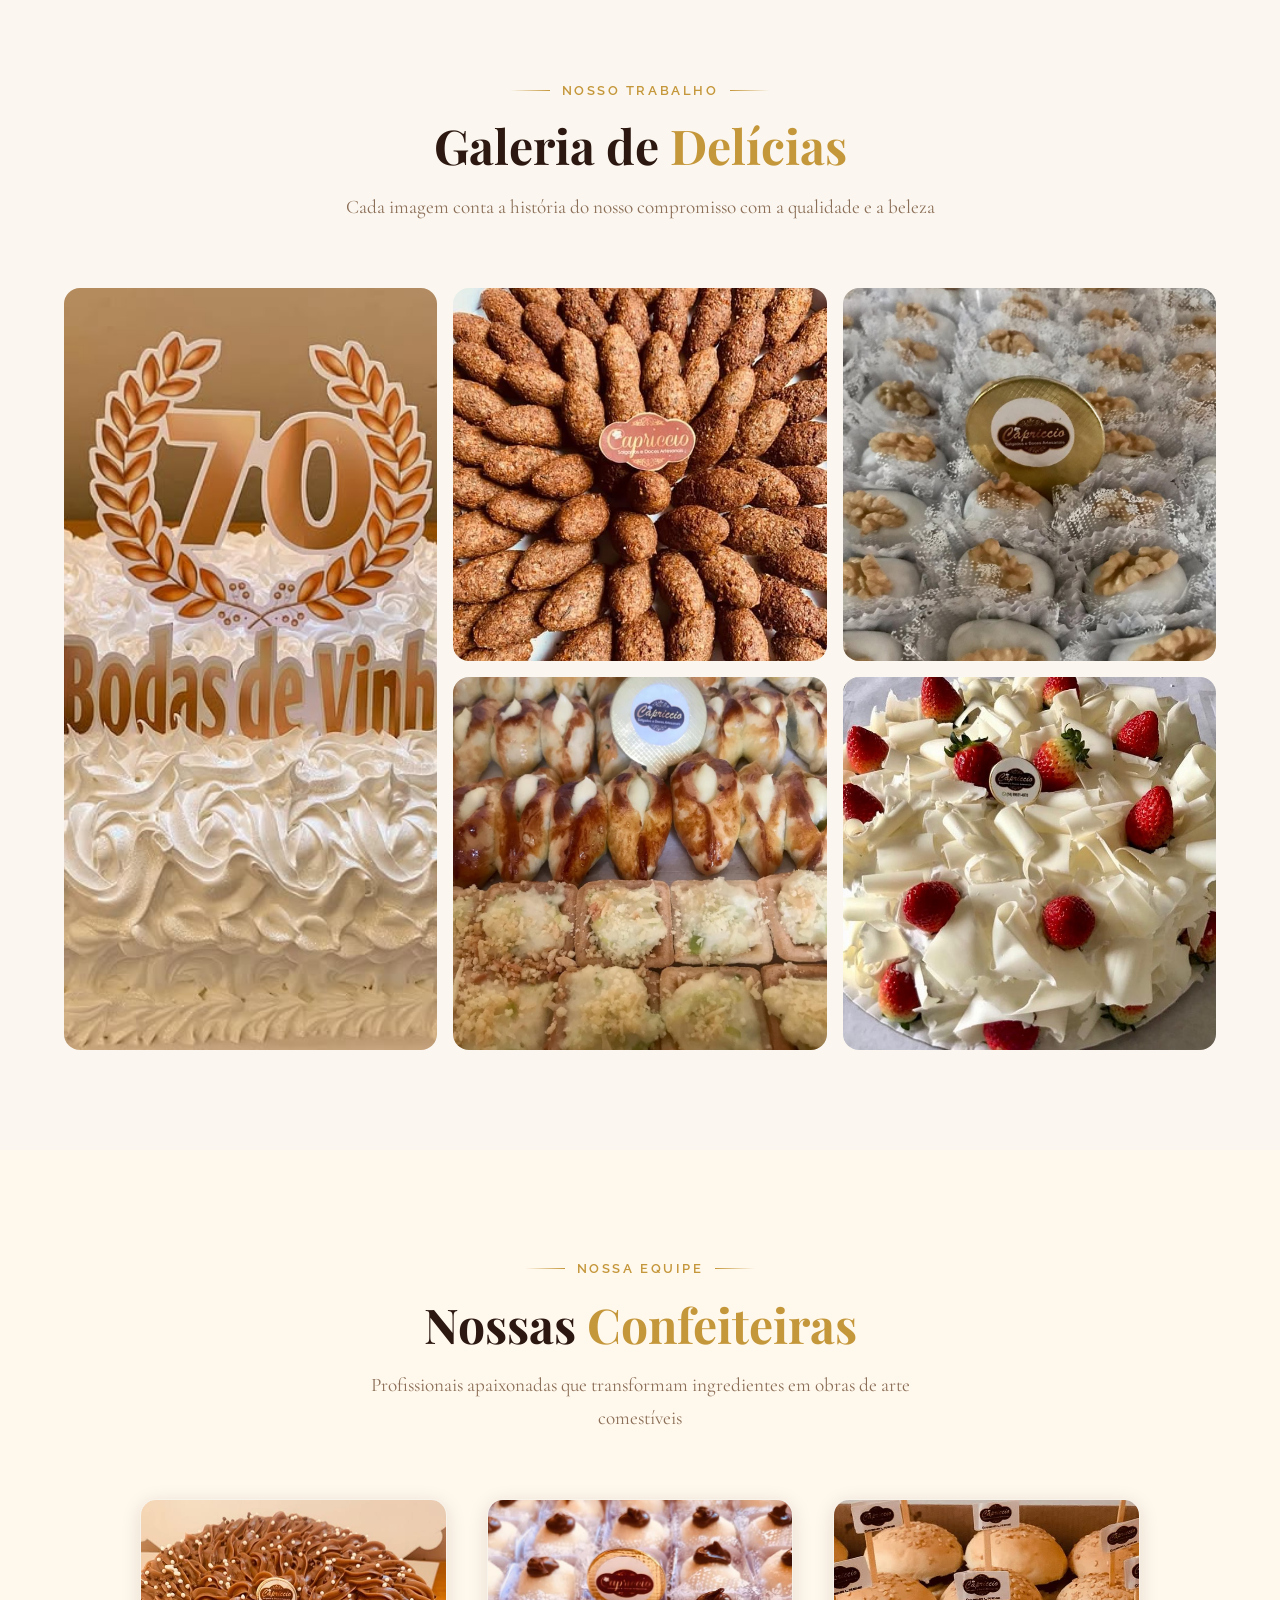
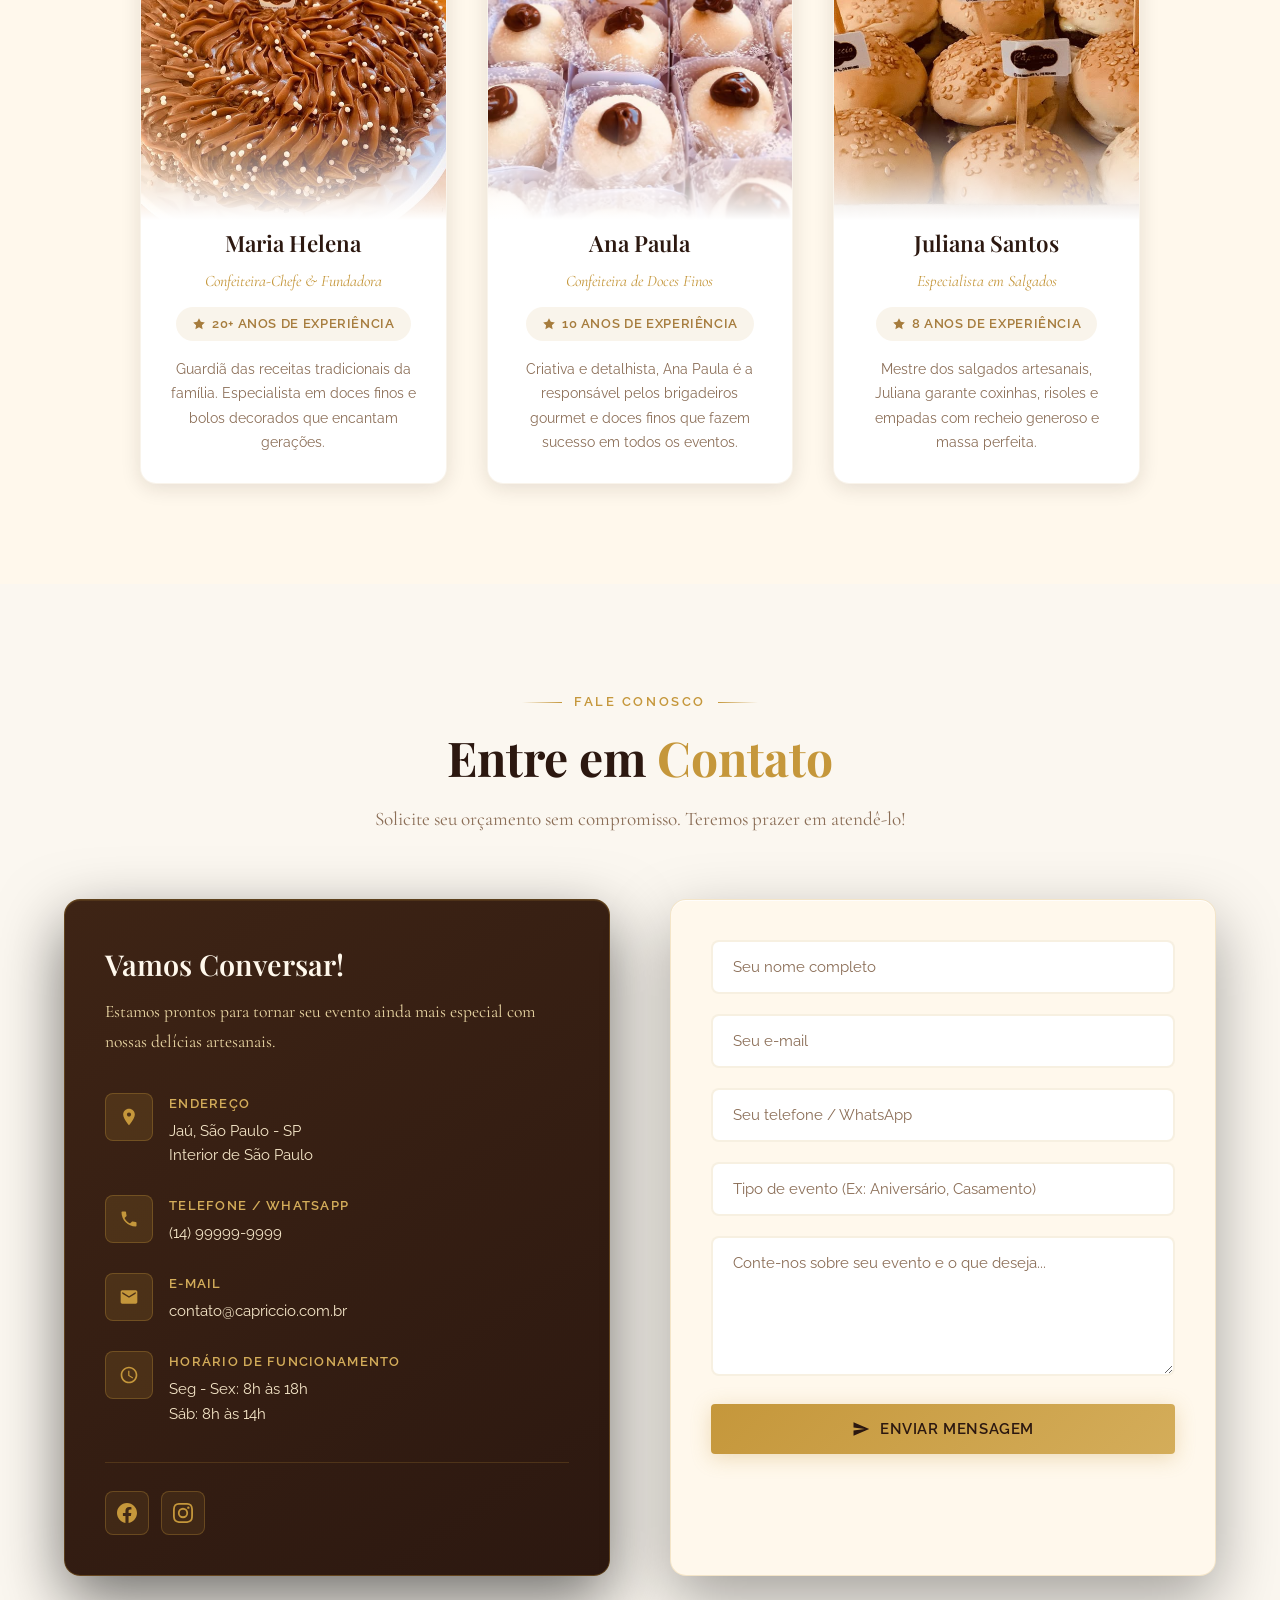
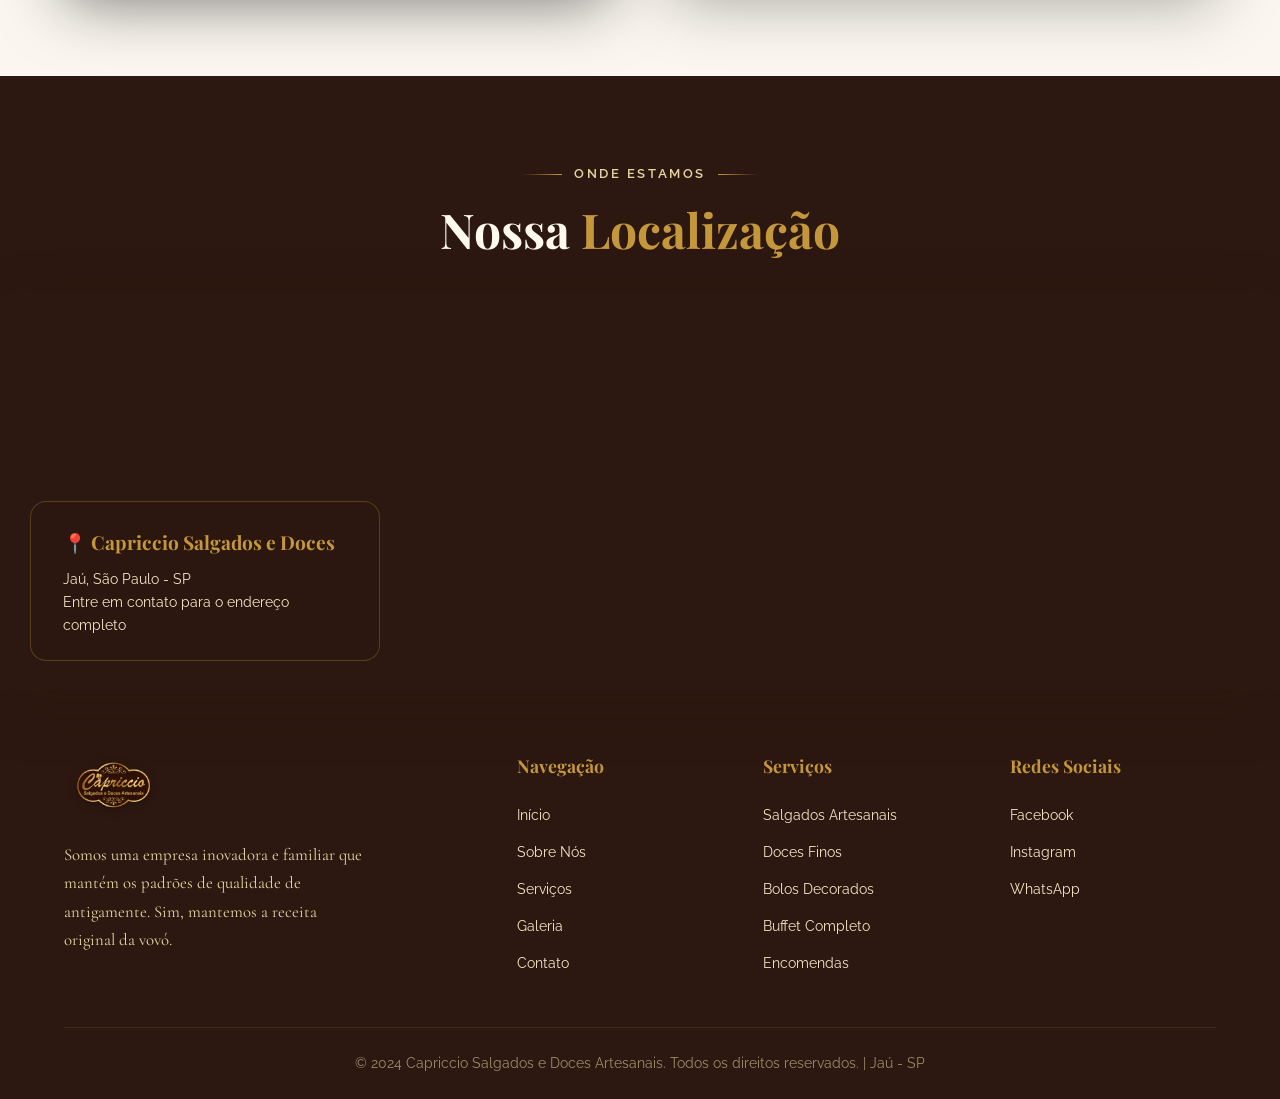
==== commit b59c77bb: "fix: remove 'com Alma' do título do hero" ====
--- a/index.html
+++ b/index.html
@@ -100,7 +100,7 @@
     </div>
     <h1 class="hero-title">
       Salgados e Doces<br>
-      <span class="highlight">Artesanais</span> com Alma
+      <span class="highlight">Artesanais</span>
     </h1>
     <p class="hero-subtitle">
       Somos uma empresa inovadora e familiar que mantém os padrões de qualidade de antigamente.
--- a/style.css
+++ b/style.css
@@ -1739,39 +1739,35 @@
   padding: 40px;
 }
 
-/* ===== CURSOR PERSONALIZADO (desktop) ===== */
+/* ===== CURSOR — brigadeiro dourado (desktop) ===== */
 @media (min-width: 1024px) and (hover: hover) {
   body { cursor: none; }
-  .cursor-dot {
+
+  .cursor-candy {
     position: fixed;
     top: 0; left: 0;
-    width: 8px; height: 8px;
-    background: var(--color-gold);
-    border-radius: 50%;
+    width: 38px; height: 38px;
     pointer-events: none;
-    z-index: 9999;
-    transform: translate(-50%, -50%);
-    transition: transform 0.1s ease, background 0.2s ease;
-  }
-  .cursor-ring {
-    position: fixed;
-    top: 0; left: 0;
-    width: 32px; height: 32px;
-    border: 1.5px solid rgba(197, 151, 59, 0.5);
-    border-radius: 50%;
-    pointer-events: none;
-    z-index: 9999;
-    transform: translate(-50%, -50%);
-    transition: width 0.3s ease, height 0.3s ease, border-color 0.3s ease;
-  }
-  body:has(a:hover) .cursor-ring,
-  body:has(button:hover) .cursor-ring {
-    width: 48px;
-    height: 48px;
-    border-color: var(--color-gold);
-  }
-}
-
+    z-index: 99999;
+    transform: translate(-50%, -50%) rotate(-20deg);
+    transition: opacity 0.3s ease;
+    filter: drop-shadow(0 2px 6px rgba(197,151,59,0.45));
+  }
+
+  /* Hover: gira o brigadeiro */
+  .cursor-candy--hover {
+    transform: translate(-50%, -50%) rotate(15deg) scale(1.18);
+    filter: drop-shadow(0 4px 12px rgba(197,151,59,0.7));
+    transition: transform 0.25s cubic-bezier(0.34,1.56,0.64,1),
+                filter 0.25s ease;
+  }
+
+  /* Click: comprime levemente */
+  .cursor-candy--click {
+    transform: translate(-50%, -50%) rotate(-20deg) scale(0.85);
+    transition: transform 0.1s ease;
+  }
+}
 /* ===== ANIMAÇÃO DE ENTRADA NAS SEÇÕES (stagger melhorado) ===== */
 .services-grid .service-card:nth-child(1) { transition-delay: 0.05s; }
 .services-grid .service-card:nth-child(2) { transition-delay: 0.12s; }
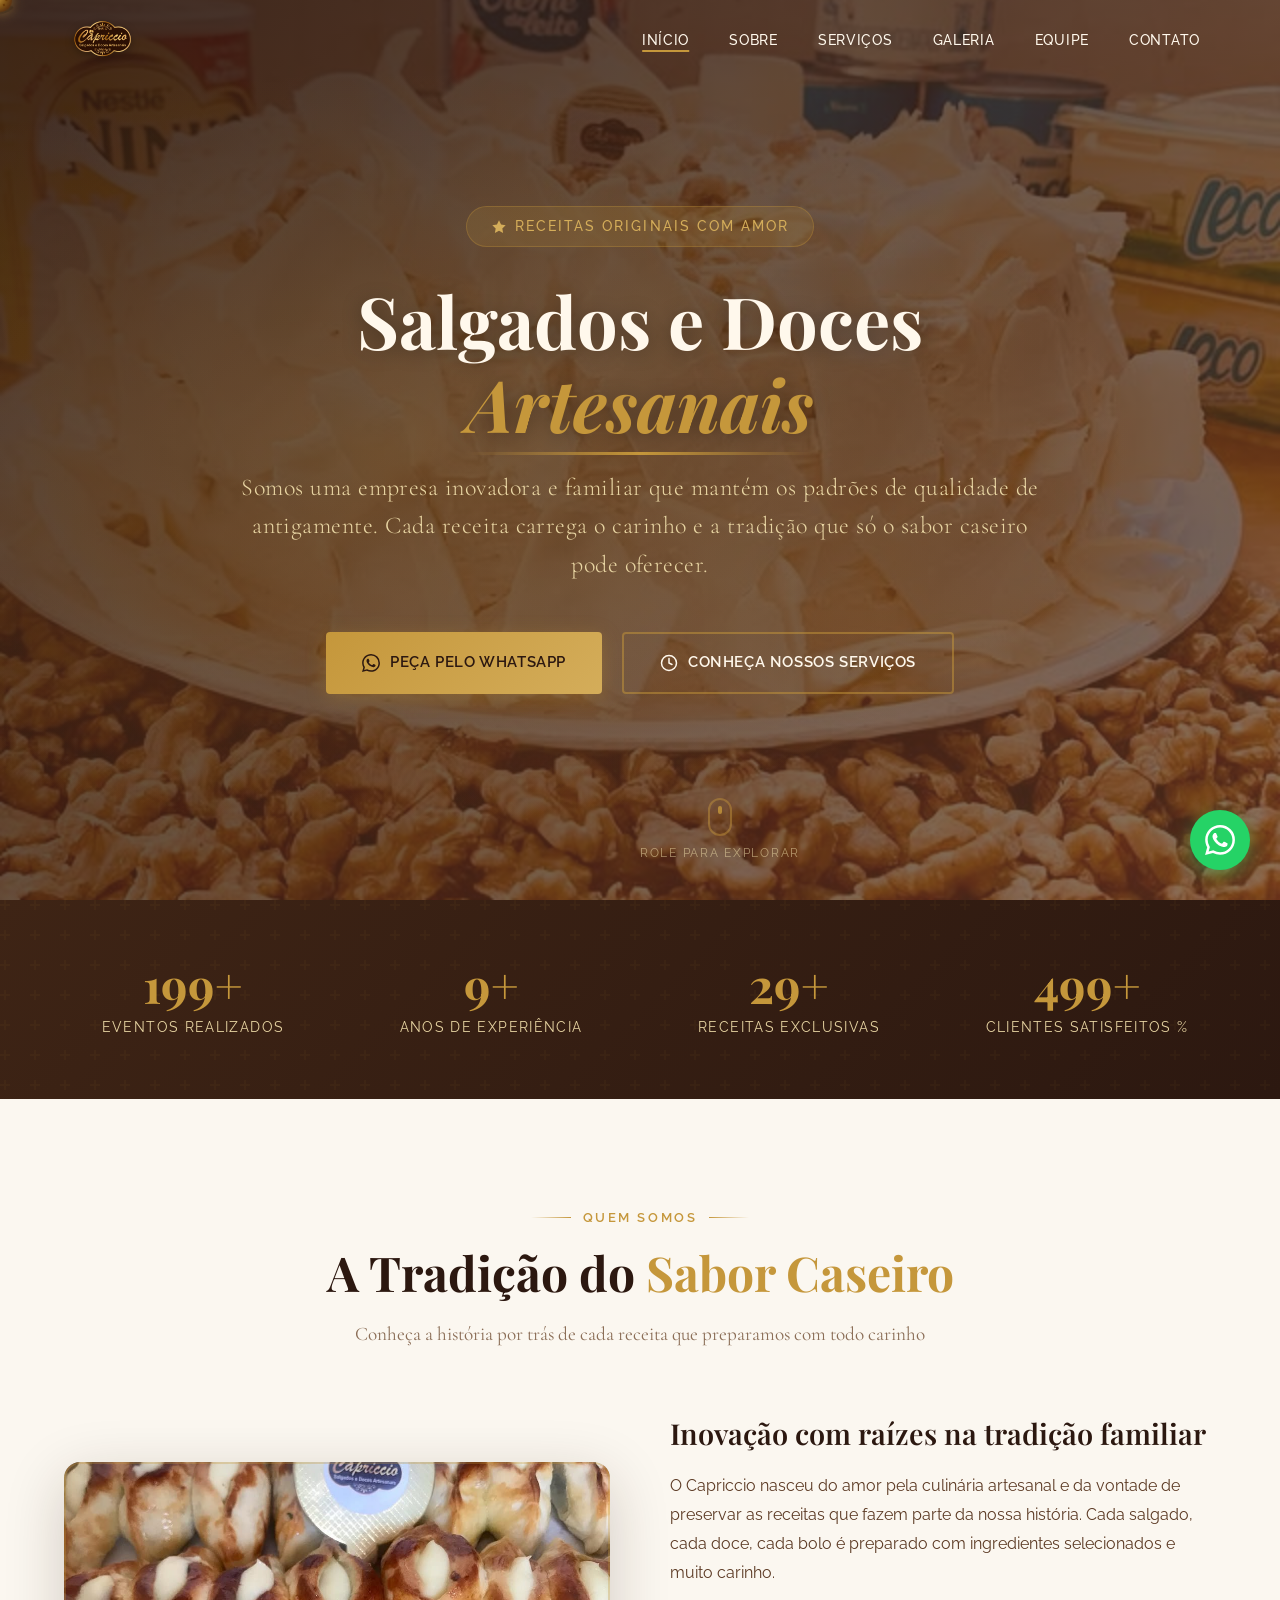
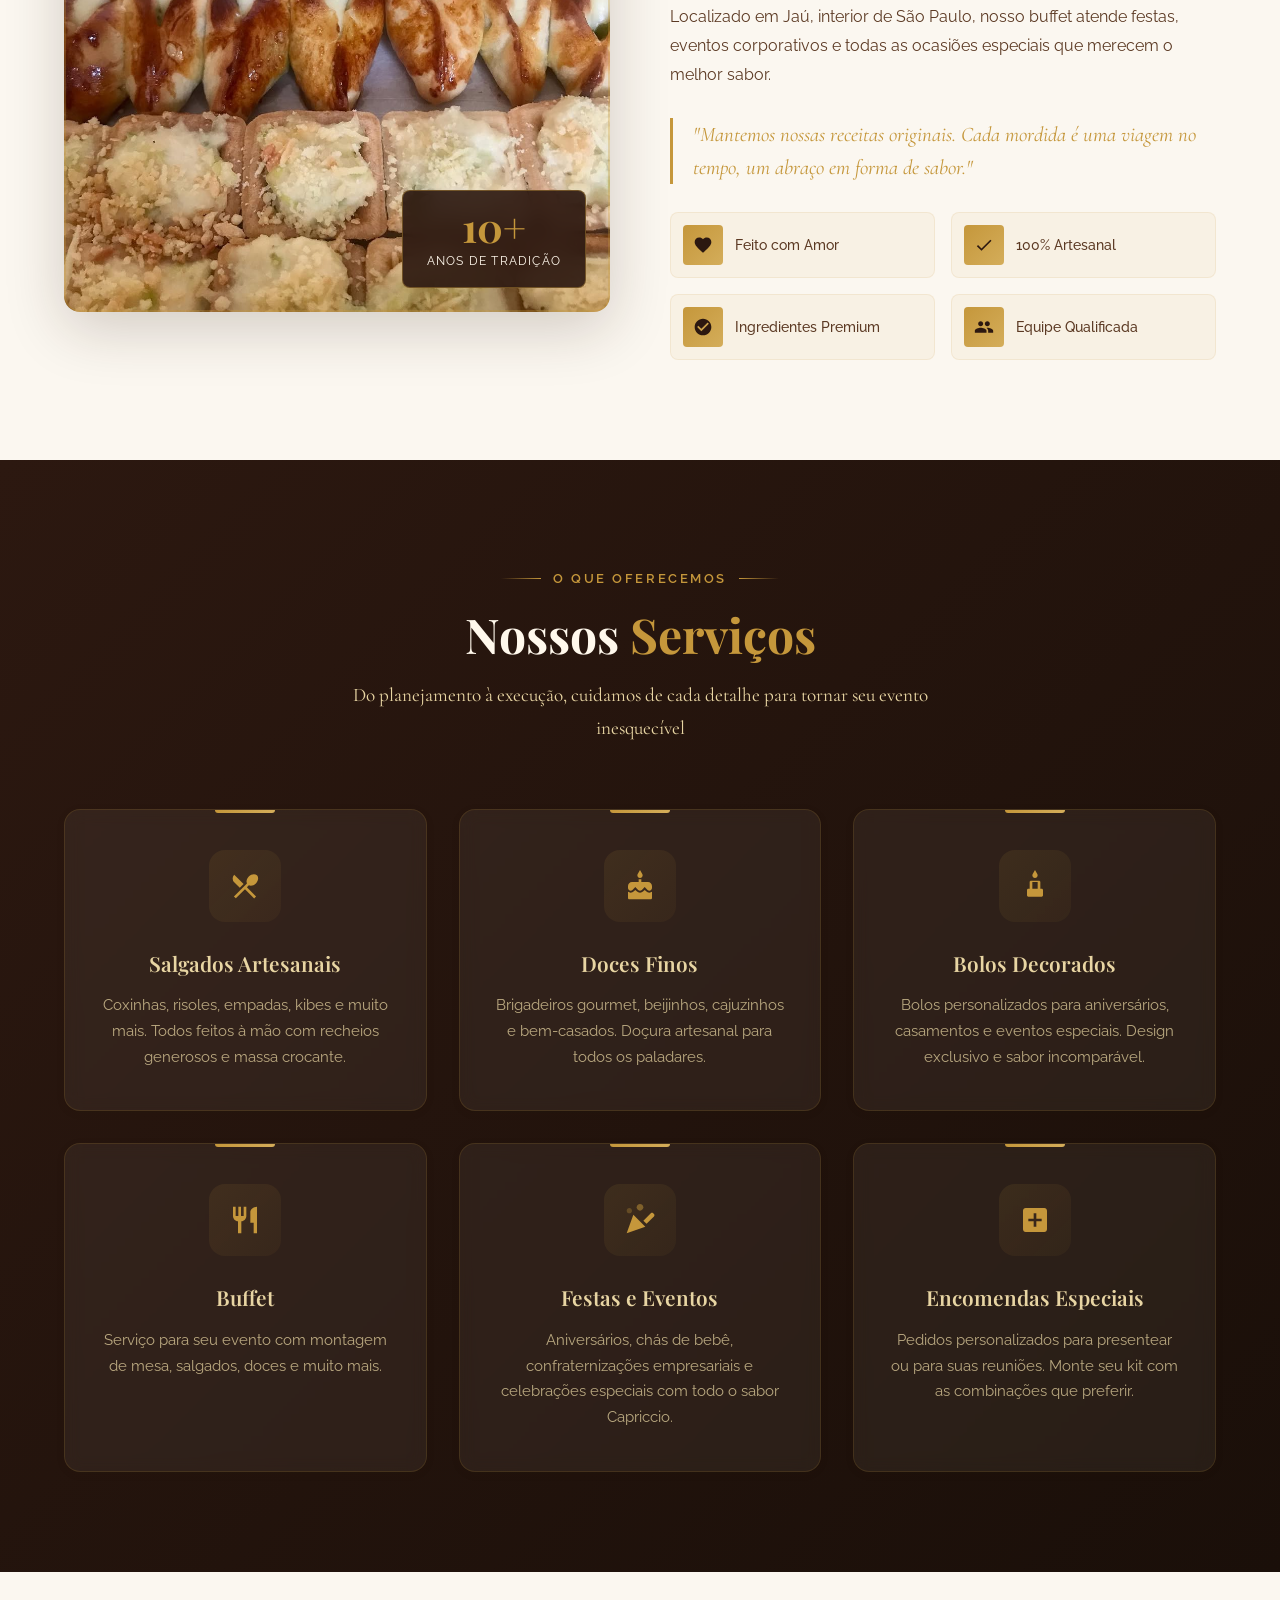
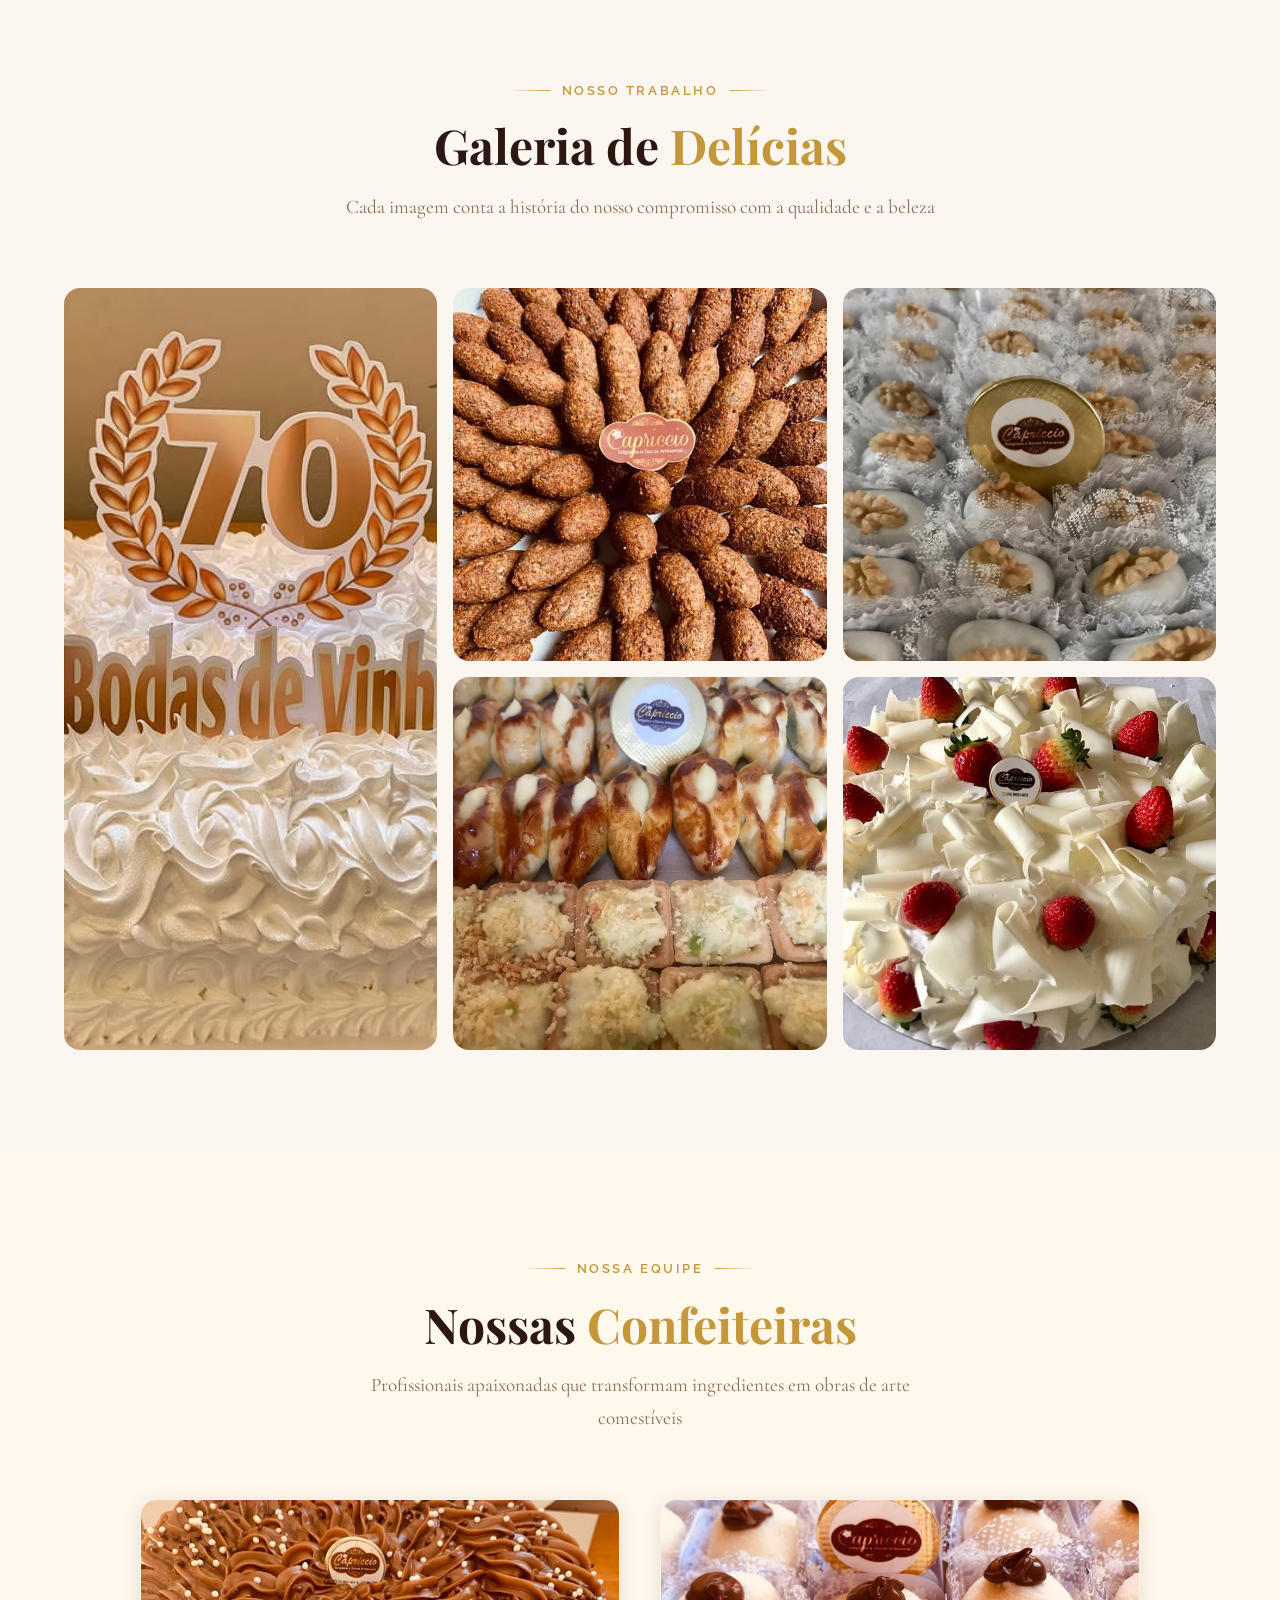
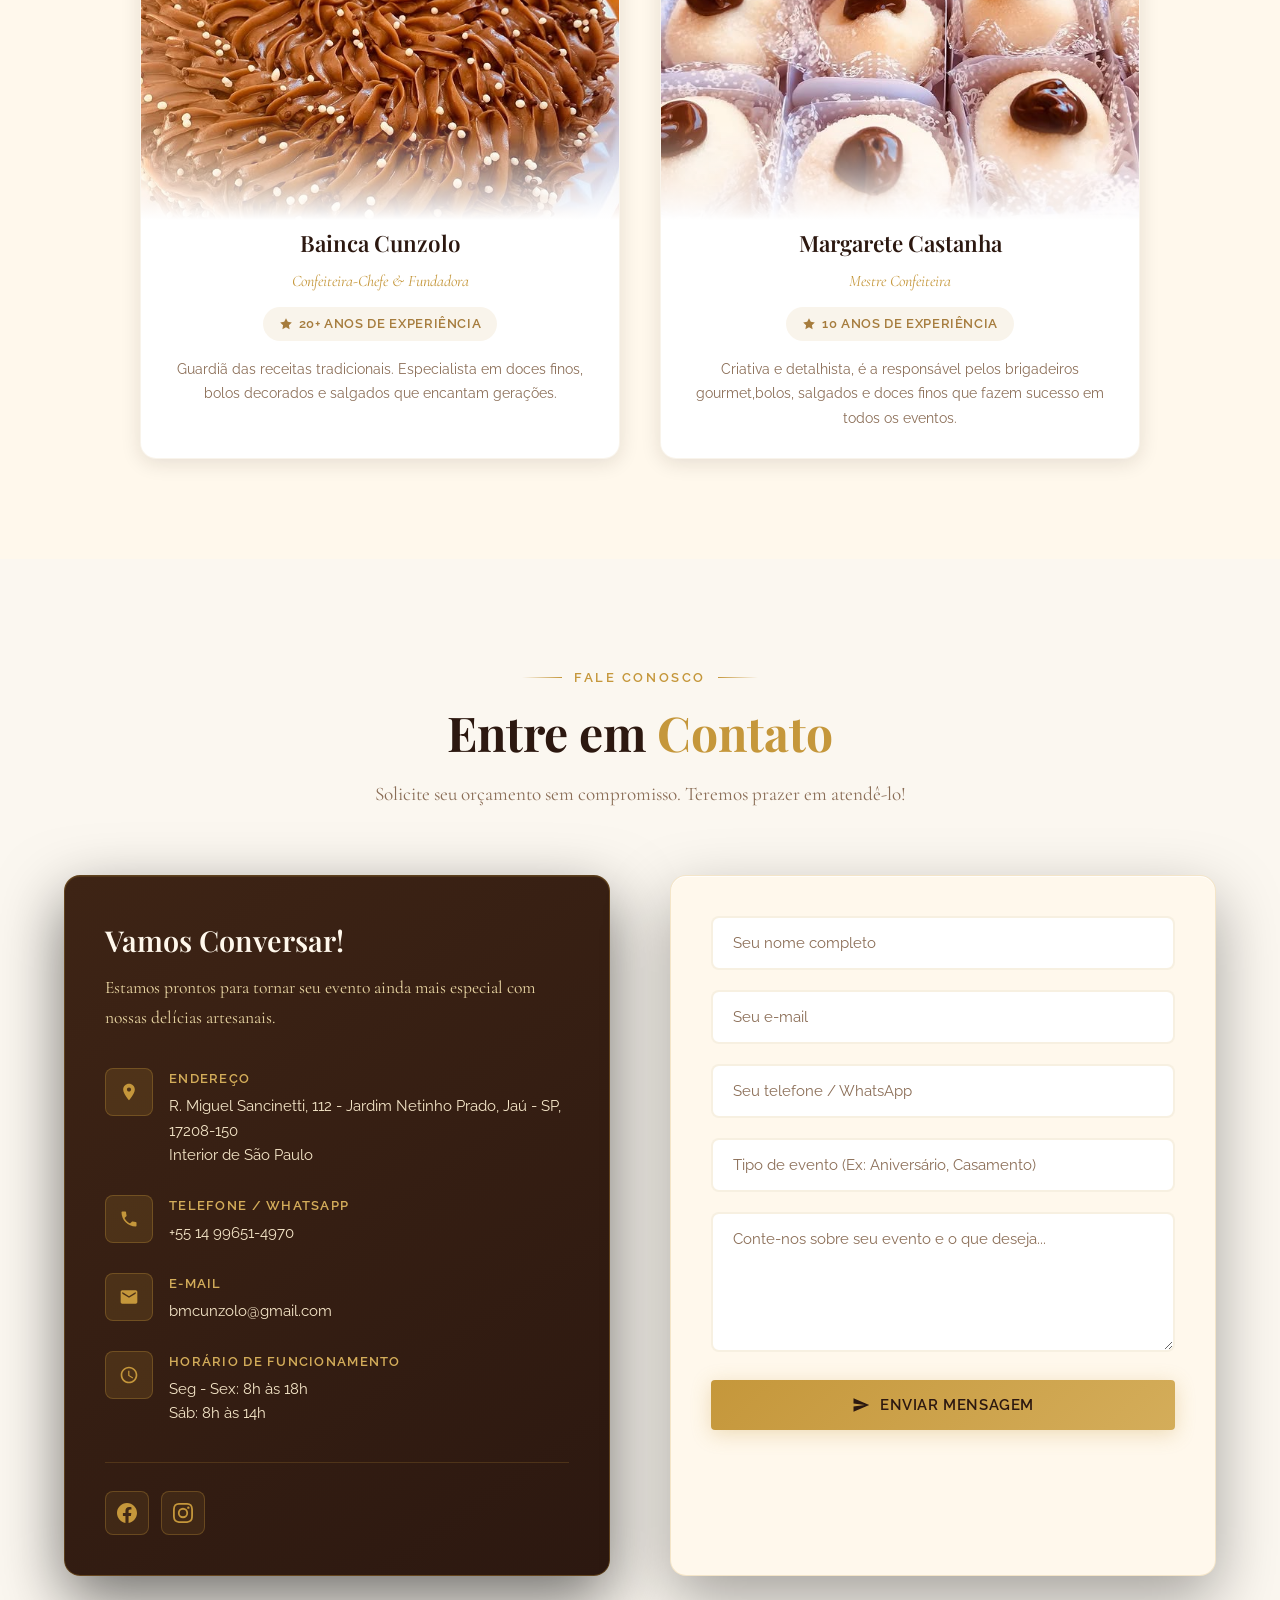
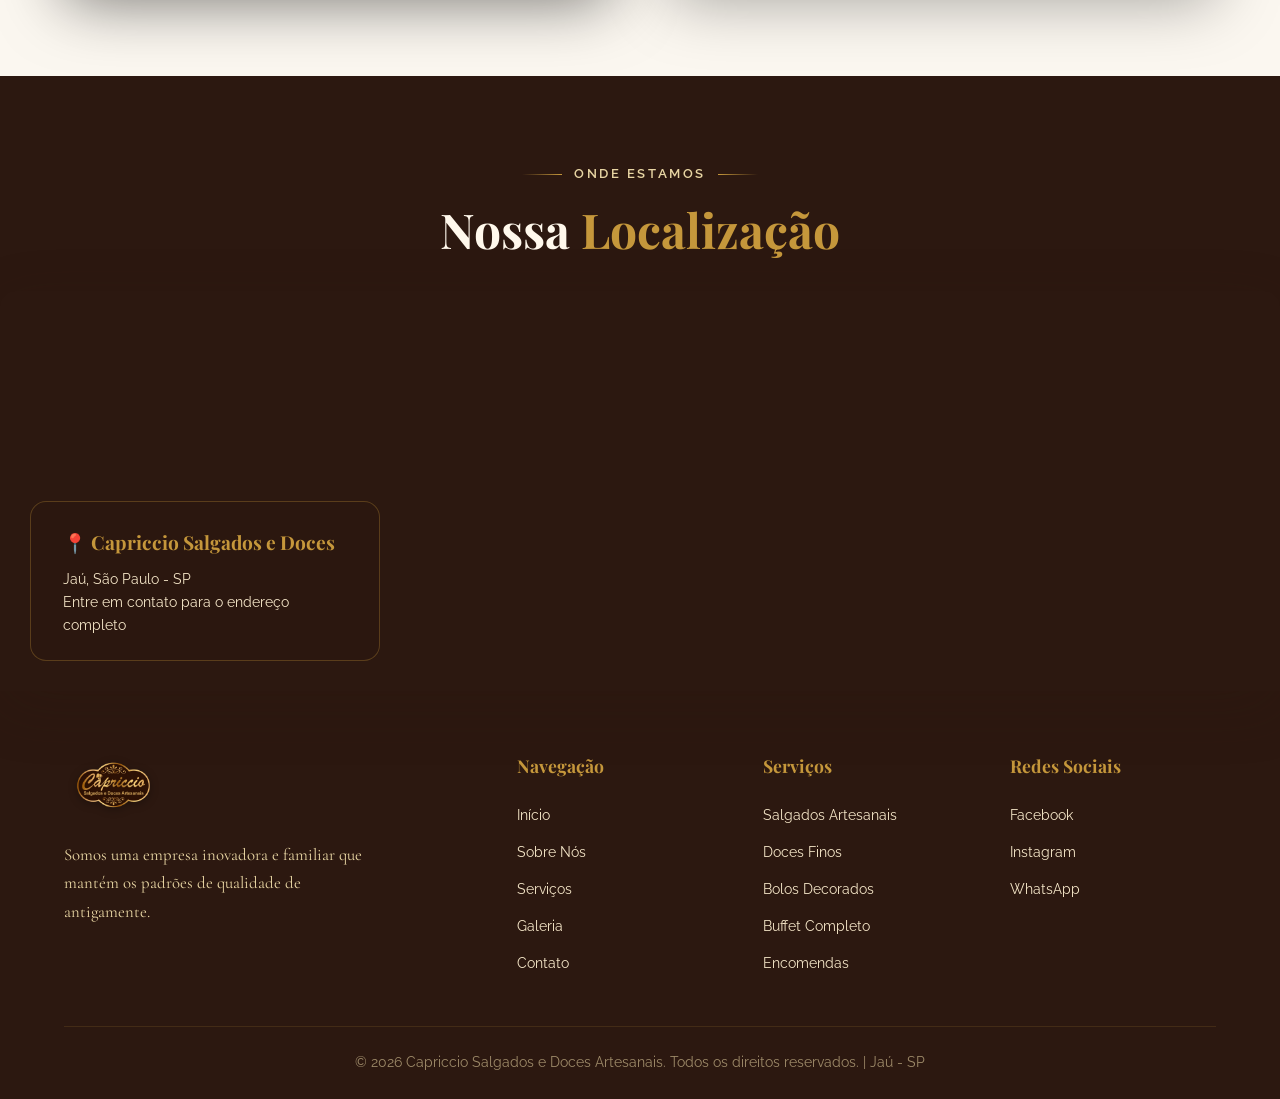
==== commit 329d58bf: "Atualização de dados da empresa Atualização de dados da empresa" ====
--- a/index.html
+++ b/index.html
@@ -96,7 +96,7 @@
   <div class="hero-content">
     <div class="hero-badge">
       <svg viewBox="0 0 24 24" fill="currentColor"><path d="M12 2l3.09 6.26L22 9.27l-5 4.87 1.18 6.88L12 17.77l-6.18 3.25L7 14.14 2 9.27l6.91-1.01L12 2z"/></svg>
-      Desde a receita original da vovó
+      Receitas originais com amor
     </div>
     <h1 class="hero-title">
       Salgados e Doces<br>
@@ -107,7 +107,7 @@
       Cada receita carrega o carinho e a tradição que só o sabor caseiro pode oferecer.
     </p>
     <div class="hero-buttons">
-      <a href="https://wa.me/5514999999999?text=Olá! Gostaria de saber mais sobre os produtos do Capriccio." class="btn btn-primary" target="_blank" rel="noopener">
+      <a href="https://wa.me/5514996514970?text=Olá! Gostaria de saber mais sobre os produtos do Capriccio." class="btn btn-primary" target="_blank" rel="noopener">
         <svg viewBox="0 0 24 24" fill="currentColor"><path d="M17.472 14.382c-.297-.149-1.758-.867-2.03-.967-.273-.099-.471-.148-.67.15-.197.297-.767.966-.94 1.164-.173.199-.347.223-.644.075-.297-.15-1.255-.463-2.39-1.475-.883-.788-1.48-1.761-1.653-2.059-.173-.297-.018-.458.13-.606.134-.133.298-.347.446-.52.149-.174.198-.298.298-.497.099-.198.05-.371-.025-.52-.075-.149-.669-1.612-.916-2.207-.242-.579-.487-.5-.669-.51-.173-.008-.371-.01-.57-.01-.198 0-.52.074-.792.372-.272.297-1.04 1.016-1.04 2.479 0 1.462 1.065 2.875 1.213 3.074.149.198 2.096 3.2 5.077 4.487.709.306 1.262.489 1.694.625.712.227 1.36.195 1.871.118.571-.085 1.758-.719 2.006-1.413.248-.694.248-1.289.173-1.413-.074-.124-.272-.198-.57-.347m-5.421 7.403h-.004a9.87 9.87 0 01-5.031-1.378l-.361-.214-3.741.982.998-3.648-.235-.374a9.86 9.86 0 01-1.51-5.26c.001-5.45 4.436-9.884 9.888-9.884 2.64 0 5.122 1.03 6.988 2.898a9.825 9.825 0 012.893 6.994c-.003 5.45-4.437 9.884-9.885 9.884m8.413-18.297A11.815 11.815 0 0012.05 0C5.495 0 .16 5.335.157 11.892c0 2.096.547 4.142 1.588 5.945L.057 24l6.305-1.654a11.882 11.882 0 005.683 1.448h.005c6.554 0 11.89-5.335 11.893-11.893a11.821 11.821 0 00-3.48-8.413z"/></svg>
         Peça pelo WhatsApp
       </a>
@@ -132,19 +132,19 @@
   <div class="container" style="position:relative;z-index:1;">
     <div class="stats-grid">
       <div class="stat-item animate-on-scroll">
+        <div class="stat-number" data-target="200">0</div>
+        <div class="stat-label">Eventos Realizados</div>
+      </div>
+      <div class="stat-item animate-on-scroll">
+        <div class="stat-number" data-target="10">0</div>
+        <div class="stat-label">Anos de Experiência</div>
+      </div>
+      <div class="stat-item animate-on-scroll">
+        <div class="stat-number" data-target="30">0</div>
+        <div class="stat-label">Receitas Exclusivas</div>
+      </div>
+      <div class="stat-item animate-on-scroll">
         <div class="stat-number" data-target="500">0</div>
-        <div class="stat-label">Eventos Realizados</div>
-      </div>
-      <div class="stat-item animate-on-scroll">
-        <div class="stat-number" data-target="15">0</div>
-        <div class="stat-label">Anos de Experiência</div>
-      </div>
-      <div class="stat-item animate-on-scroll">
-        <div class="stat-number" data-target="50">0</div>
-        <div class="stat-label">Receitas Exclusivas</div>
-      </div>
-      <div class="stat-item animate-on-scroll">
-        <div class="stat-number" data-target="100">0</div>
         <div class="stat-label">Clientes Satisfeitos %</div>
       </div>
     </div>
@@ -163,16 +163,16 @@
       <div class="about-image animate-on-scroll">
         <img src="images/Capriccio/SalgadosVariados.jpg" alt="Cozinha artesanal do Capriccio">
         <div class="experience-badge">
-          <div class="number">15+</div>
+          <div class="number">10+</div>
           <div class="text">Anos de Tradição</div>
         </div>
       </div>
       <div class="about-text animate-on-scroll">
         <h3>Inovação com raízes na tradição familiar</h3>
-        <p>O Capriccio nasceu do amor pela culinária artesanal e da vontade de preservar as receitas que fazem parte da nossa história familiar. Cada salgado, cada doce, cada bolo é preparado com ingredientes selecionados e o mesmo carinho de antigamente.</p>
-        <p>Localizado em Jaú, interior de São Paulo, nosso buffet atende festas, casamentos, eventos corporativos e todas as ocasiões especiais que merecem o melhor sabor.</p>
+        <p>O Capriccio nasceu do amor pela culinária artesanal e da vontade de preservar as receitas que fazem parte da nossa história. Cada salgado, cada doce, cada bolo é preparado com ingredientes selecionados e muito carinho.</p>
+        <p>Localizado em Jaú, interior de São Paulo, nosso buffet atende festas, eventos corporativos e todas as ocasiões especiais que merecem o melhor sabor.</p>
         <blockquote class="quote">
-          "Mantemos a receita original da vovó. Cada mordida é uma viagem no tempo, um abraço em forma de sabor."
+          "Mantemos nossas receitas originais. Cada mordida é uma viagem no tempo, um abraço em forma de sabor."
         </blockquote>
         <div class="about-features">
           <div class="about-feature">
@@ -216,7 +216,7 @@
       <div class="service-card animate-on-scroll">
         <div class="service-icon"><svg viewBox="0 0 24 24" fill="currentColor"><path d="M12 6c1.11 0 2-.9 2-2 0-.38-.1-.73-.29-1.03L12 0l-1.71 2.97c-.19.3-.29.65-.29 1.03 0 1.1.9 2 2 2zm4.6 9.99l-1.07-1.07-1.08 1.07c-1.3 1.3-3.58 1.31-4.89 0l-1.07-1.07-1.09 1.07C6.75 16.64 5.88 17 4.96 17c-.73 0-1.4-.23-1.96-.61V21c0 .55.45 1 1 1h16c.55 0 1-.45 1-1v-4.61c-.56.38-1.23.61-1.96.61-.92 0-1.79-.36-2.44-1.01zM18 9h-5V7h-2v2H6c-1.66 0-3 1.34-3 3v1.54c0 1.08.88 1.96 1.96 1.96.52 0 1.02-.2 1.38-.57l2.14-2.13 2.13 2.13c.74.74 2.03.74 2.77 0l2.14-2.13 2.13 2.13c.37.37.86.57 1.38.57 1.08 0 1.96-.88 1.96-1.96V12c.01-1.66-1.33-3-2.99-3z"/></svg></div>
         <h3>Doces Finos</h3>
-        <p>Brigadeiros gourmet, beijinhos, cajuzinhos, bem-casados e trufas. Doçura artesanal para todos os paladares.</p>
+        <p>Brigadeiros gourmet, beijinhos, cajuzinhos e bem-casados. Doçura artesanal para todos os paladares.</p>
       </div>
       <div class="service-card animate-on-scroll">
         <div class="service-icon"><svg viewBox="0 0 24 24" fill="currentColor"><path d="M12 6c1.11 0 2-.9 2-2 0-.38-.1-.73-.29-1.03L12 0l-1.71 2.97c-.19.3-.29.65-.29 1.03 0 1.1.9 2 2 2zm-4 8V9c0-.55.45-1 1-1h6c.55 0 1 .45 1 1v5h1c.55 0 1 .45 1 1v4c0 .55-.45 1-1 1H7c-.55 0-1-.45-1-1v-4c0-.55.45-1 1-1h1zm2 0h4V9h-4v5z"/></svg></div>
@@ -225,8 +225,8 @@
       </div>
       <div class="service-card animate-on-scroll">
         <div class="service-icon"><svg viewBox="0 0 24 24" fill="currentColor"><path d="M11 9H9V2H7v7H5V2H3v7c0 2.12 1.66 3.84 3.75 3.97V22h2.5v-9.03C11.34 12.84 13 11.12 13 9V2h-2v7zm5-3v8h2.5v8H21V2c-2.76 0-5 2.24-5 4z"/></svg></div>
-        <h3>Buffet Completo</h3>
-        <p>Serviço completo para seu evento com montagem de mesa, decoração temática e equipe de atendimento dedicada.</p>
+        <h3>Buffet</h3>
+        <p>Serviço para seu evento com montagem de mesa, salgados, doces e muito mais.</p>
       </div>
       <div class="service-card animate-on-scroll">
         <div class="service-icon"><svg viewBox="0 0 24 24" fill="currentColor"><path d="M2 22l14-5-9-9zm12.53-9.47l5.59-5.59c.49-.49 1.28-.49 1.77 0l.59.59c.49.49.49 1.28 0 1.77l-5.59 5.59-2.36-2.36z"/><path d="M14.5 2.5c0 1.38-1.12 2.5-2.5 2.5S9.5 3.88 9.5 2.5 10.62 0 12 0s2.5 1.12 2.5 2.5z" opacity="0.5"/><path d="M6 5c0 1.1-.9 2-2 2s-2-.9-2-2 .9-2 2-2 2 .9 2 2z" opacity="0.3"/></svg></div>
@@ -261,15 +261,15 @@
       </div>
       <div class="gallery-item animate-on-scroll" onclick="openLightbox(this)">
         <img src="images/Capriccio/Camafeu.jpg" alt="Doces finos Capriccio" loading="lazy">
-        <div class="gallery-overlay"><h4>Doces Finos</h4><p>Brigadeiros e trufas gourmet</p></div>
+        <div class="gallery-overlay"><h4>Doces Finos</h4><p>Brigadeiros e diversos gourmet</p></div>
       </div>
       <div class="gallery-item animate-on-scroll" onclick="openLightbox(this)">
         <img src="images/Capriccio/SalgadosVariados.jpg" alt="Mesa de buffet Capriccio" loading="lazy">
-        <div class="gallery-overlay"><h4>Mesa de Buffet</h4><p>Montagem completa para eventos</p></div>
+        <div class="gallery-overlay"><h4>Mesa de Buffet</h4><p>Montagem para eventos</p></div>
       </div>
       <div class="gallery-item animate-on-scroll" onclick="openLightbox(this)">
         <img src="images/Capriccio/ChcolateBrancoMorango.jpg" alt="Tortas artesanais Capriccio" loading="lazy">
-        <div class="gallery-overlay"><h4>Tortas Artesanais</h4><p>Receitas tradicionais com toque especial</p></div>
+        <div class="gallery-overlay"><h4>Bolos Artesanais</h4><p>Receitas tradicionais com toque especial</p></div>
       </div>
     </div>
   </div>
@@ -287,29 +287,22 @@
       <div class="team-card animate-on-scroll">
         <div class="team-card-image"><img src="images/Capriccio/BoloDoceLeite.jpg" alt="Chef Dona Maria Helena" loading="lazy"></div>
         <div class="team-card-info">
-          <h3>Maria Helena</h3>
+          <h3>Bainca Cunzolo</h3>
           <div class="team-card-role">Confeiteira-Chefe & Fundadora</div>
           <div class="team-card-exp"><svg width="14" height="14" viewBox="0 0 24 24" fill="currentColor"><path d="M12 2l3.09 6.26L22 9.27l-5 4.87 1.18 6.88L12 17.77l-6.18 3.25L7 14.14 2 9.27l6.91-1.01L12 2z"/></svg>20+ Anos de Experiência</div>
-          <p class="team-card-desc">Guardiã das receitas tradicionais da família. Especialista em doces finos e bolos decorados que encantam gerações.</p>
+          <p class="team-card-desc">Guardiã das receitas tradicionais. Especialista em doces finos, bolos decorados e salgados que encantam gerações.</p>
         </div>
       </div>
       <div class="team-card animate-on-scroll">
         <div class="team-card-image"><img src="images/Capriccio/BichoNinhoNutela.jpg" alt="Chef Ana Paula" loading="lazy"></div>
         <div class="team-card-info">
-          <h3>Ana Paula</h3>
-          <div class="team-card-role">Confeiteira de Doces Finos</div>
+          <h3>Margarete Castanha</h3>
+          <div class="team-card-role">Mestre Confeiteira</div>
           <div class="team-card-exp"><svg width="14" height="14" viewBox="0 0 24 24" fill="currentColor"><path d="M12 2l3.09 6.26L22 9.27l-5 4.87 1.18 6.88L12 17.77l-6.18 3.25L7 14.14 2 9.27l6.91-1.01L12 2z"/></svg>10 Anos de Experiência</div>
-          <p class="team-card-desc">Criativa e detalhista, Ana Paula é a responsável pelos brigadeiros gourmet e doces finos que fazem sucesso em todos os eventos.</p>
-        </div>
-      </div>
-      <div class="team-card animate-on-scroll">
-        <div class="team-card-image"><img src="images/Capriccio/Hamburguinho.jpg" alt="Chef Juliana" loading="lazy"></div>
-        <div class="team-card-info">
-          <h3>Juliana Santos</h3>
-          <div class="team-card-role">Especialista em Salgados</div>
-          <div class="team-card-exp"><svg width="14" height="14" viewBox="0 0 24 24" fill="currentColor"><path d="M12 2l3.09 6.26L22 9.27l-5 4.87 1.18 6.88L12 17.77l-6.18 3.25L7 14.14 2 9.27l6.91-1.01L12 2z"/></svg>8 Anos de Experiência</div>
-          <p class="team-card-desc">Mestre dos salgados artesanais, Juliana garante coxinhas, risoles e empadas com recheio generoso e massa perfeita.</p>
-        </div>
+          <p class="team-card-desc">Criativa e detalhista, é a responsável pelos brigadeiros gourmet,bolos, salgados e doces finos que fazem sucesso em todos os eventos.</p>
+        </div>
+      </div>
+      
       </div>
     </div>
   </div>
@@ -331,15 +324,15 @@
         <p>Estamos prontos para tornar seu evento ainda mais especial com nossas delícias artesanais.</p>
         <div class="contact-item">
           <div class="contact-item-icon"><svg viewBox="0 0 24 24" fill="currentColor"><path d="M12 2C8.13 2 5 5.13 5 9c0 5.25 7 13 7 13s7-7.75 7-13c0-3.87-3.13-7-7-7zm0 9.5c-1.38 0-2.5-1.12-2.5-2.5s1.12-2.5 2.5-2.5 2.5 1.12 2.5 2.5-1.12 2.5-2.5 2.5z"/></svg></div>
-          <div class="contact-item-text"><h4>Endereço</h4><p>Jaú, São Paulo - SP<br>Interior de São Paulo</p></div>
+          <div class="contact-item-text"><h4>Endereço</h4><p>R. Miguel Sancinetti, 112 - Jardim Netinho Prado, Jaú - SP, 17208-150<br>Interior de São Paulo</p></div>
         </div>
         <div class="contact-item">
           <div class="contact-item-icon"><svg viewBox="0 0 24 24" fill="currentColor"><path d="M6.62 10.79c1.44 2.83 3.76 5.14 6.59 6.59l2.2-2.2c.27-.27.67-.36 1.02-.24 1.12.37 2.33.57 3.57.57.55 0 1 .45 1 1V20c0 .55-.45 1-1 1-9.39 0-17-7.61-17-17 0-.55.45-1 1-1h3.5c.55 0 1 .45 1 1 0 1.25.2 2.45.57 3.57.11.35.03.74-.25 1.02l-2.2 2.2z"/></svg></div>
-          <div class="contact-item-text"><h4>Telefone / WhatsApp</h4><p><a href="tel:+5514999999999">(14) 99999-9999</a></p></div>
+          <div class="contact-item-text"><h4>Telefone / WhatsApp</h4><p><a href="tel:5514996514970">+55 14 99651-4970</a></p></div>
         </div>
         <div class="contact-item">
           <div class="contact-item-icon"><svg viewBox="0 0 24 24" fill="currentColor"><path d="M20 4H4c-1.1 0-1.99.9-1.99 2L2 18c0 1.1.9 2 2 2h16c1.1 0 2-.9 2-2V6c0-1.1-.9-2-2-2zm0 4l-8 5-8-5V6l8 5 8-5v2z"/></svg></div>
-          <div class="contact-item-text"><h4>E-mail</h4><p><a href="mailto:contato@capriccio.com.br">contato@capriccio.com.br</a></p></div>
+          <div class="contact-item-text"><h4>E-mail</h4><p><a href="bmcunzolo@gmail.com">bmcunzolo@gmail.com</a></p></div>
         </div>
         <div class="contact-item">
           <div class="contact-item-icon"><svg viewBox="0 0 24 24" fill="currentColor"><path d="M11.99 2C6.47 2 2 6.48 2 12s4.47 10 9.99 10C17.52 22 22 17.52 22 12S17.52 2 11.99 2zM12 20c-4.42 0-8-3.58-8-8s3.58-8 8-8 8 3.58 8 8-3.58 8-8 8zm.5-13H11v6l5.25 3.15.75-1.23-4.5-2.67z"/></svg></div>
@@ -375,7 +368,7 @@
   </div>
   <div class="map-container">
     <iframe
-      src="https://www.google.com/maps/embed?pb=!1m18!1m12!1m3!1d58933.69367!2d-48.575!3d-22.296!2m3!1f0!2f0!3f0!3m2!1i1024!2i768!4f13.1!3m3!1m2!1s0x94c6d97f80e2c2f1%3A0x2f63a3cb587b8cb4!2sJa%C3%BA%2C%20SP!5e0!3m2!1spt-BR!2sbr!4v1"
+      src="https://www.google.com/maps/embed?pb=!1m18!1m12!1m3!1d3691.972133973792!2d-48.55726431445236!3d-22.279045393212197!2m3!1f0!2f0!3f0!3m2!1i1024!2i768!4f13.1!3m3!1m2!1s0x94b8a7e31e232769%3A0xaf9f1fba9d87d5d7!2sR.%20Miguel%20Sancinetti%2C%20112%20-%20Jardim%20Netinho%20Prado%2C%20Ja%C3%BA%20-%20SP%2C%2017208-150!5e0!3m2!1spt-PT!2sbr!4v1781959986764!5m2!1spt-PT!2sbr"
       allowfullscreen=""
       loading="lazy"
       referrerpolicy="no-referrer-when-downgrade"
@@ -394,7 +387,7 @@
     <div class="footer-top">
       <div class="footer-brand">
         <img src="images/logo.png" alt="Capriccio">
-        <p>Somos uma empresa inovadora e familiar que mantém os padrões de qualidade de antigamente. Sim, mantemos a receita original da vovó.</p>
+        <p>Somos uma empresa inovadora e familiar que mantém os padrões de qualidade de antigamente.</p>
       </div>
       <div>
         <h4>Navegação</h4>
@@ -421,18 +414,18 @@
         <ul class="footer-links">
           <li><a href="https://www.facebook.com/capriccioSalgados/" target="_blank" rel="noopener">Facebook</a></li>
           <li><a href="https://www.instagram.com/capricciosalgadosedoces/" target="_blank" rel="noopener">Instagram</a></li>
-          <li><a href="https://wa.me/5514999999999" target="_blank" rel="noopener">WhatsApp</a></li>
+          <li><a href="https://wa.me/5514996514970" target="_blank" rel="noopener">WhatsApp</a></li>
         </ul>
       </div>
     </div>
     <div class="footer-bottom">
-      <p>&copy; 2024 Capriccio Salgados e Doces Artesanais. Todos os direitos reservados. | Jaú - SP</p>
+      <p>&copy; 2026 Capriccio Salgados e Doces Artesanais. Todos os direitos reservados. | Jaú - SP</p>
     </div>
   </div>
 </footer>
 
 <!-- ===== WHATSAPP FLOAT ===== -->
-<a href="https://wa.me/5514999999999?text=Olá! Gostaria de fazer um orçamento." class="whatsapp-float" target="_blank" rel="noopener" aria-label="Contato via WhatsApp" id="whatsappFloat">
+<a href="https://wa.me/5514996514970?text=Olá! Gostaria de fazer um orçamento." class="whatsapp-float" target="_blank" rel="noopener" aria-label="Contato via WhatsApp" id="whatsappFloat">
   <span class="tooltip">Fale conosco!</span>
   <svg viewBox="0 0 24 24" fill="currentColor"><path d="M17.472 14.382c-.297-.149-1.758-.867-2.03-.967-.273-.099-.471-.148-.67.15-.197.297-.767.966-.94 1.164-.173.199-.347.223-.644.075-.297-.15-1.255-.463-2.39-1.475-.883-.788-1.48-1.761-1.653-2.059-.173-.297-.018-.458.13-.606.134-.133.298-.347.446-.52.149-.174.198-.298.298-.497.099-.198.05-.371-.025-.52-.075-.149-.669-1.612-.916-2.207-.242-.579-.487-.5-.669-.51-.173-.008-.371-.01-.57-.01-.198 0-.52.074-.792.372-.272.297-1.04 1.016-1.04 2.479 0 1.462 1.065 2.875 1.213 3.074.149.198 2.096 3.2 5.077 4.487.709.306 1.262.489 1.694.625.712.227 1.36.195 1.871.118.571-.085 1.758-.719 2.006-1.413.248-.694.248-1.289.173-1.413-.074-.124-.272-.198-.57-.347m-5.421 7.403h-.004a9.87 9.87 0 01-5.031-1.378l-.361-.214-3.741.982.998-3.648-.235-.374a9.86 9.86 0 01-1.51-5.26c.001-5.45 4.436-9.884 9.888-9.884 2.64 0 5.122 1.03 6.988 2.898a9.825 9.825 0 012.893 6.994c-.003 5.45-4.437 9.884-9.885 9.884m8.413-18.297A11.815 11.815 0 0012.05 0C5.495 0 .16 5.335.157 11.892c0 2.096.547 4.142 1.588 5.945L.057 24l6.305-1.654a11.882 11.882 0 005.683 1.448h.005c6.554 0 11.89-5.335 11.893-11.893a11.821 11.821 0 00-3.48-8.413z"/></svg>
 </a>
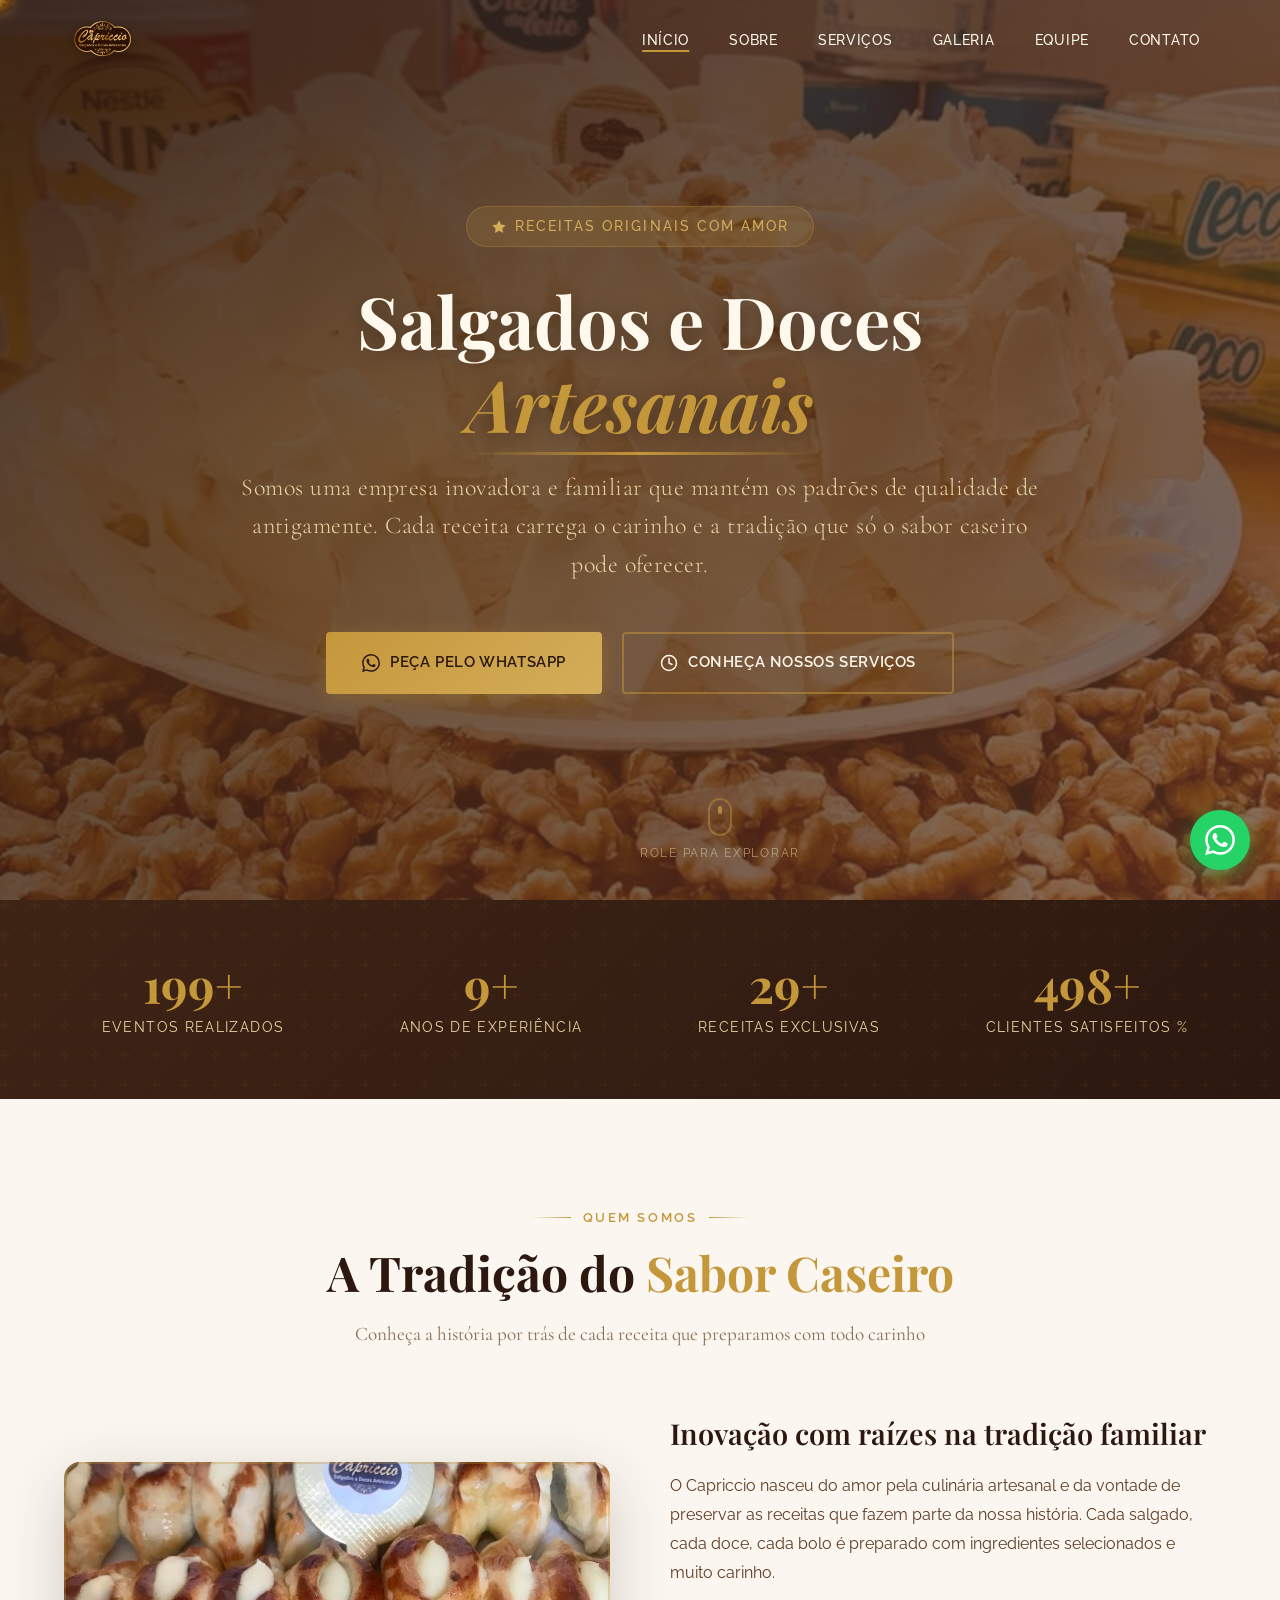
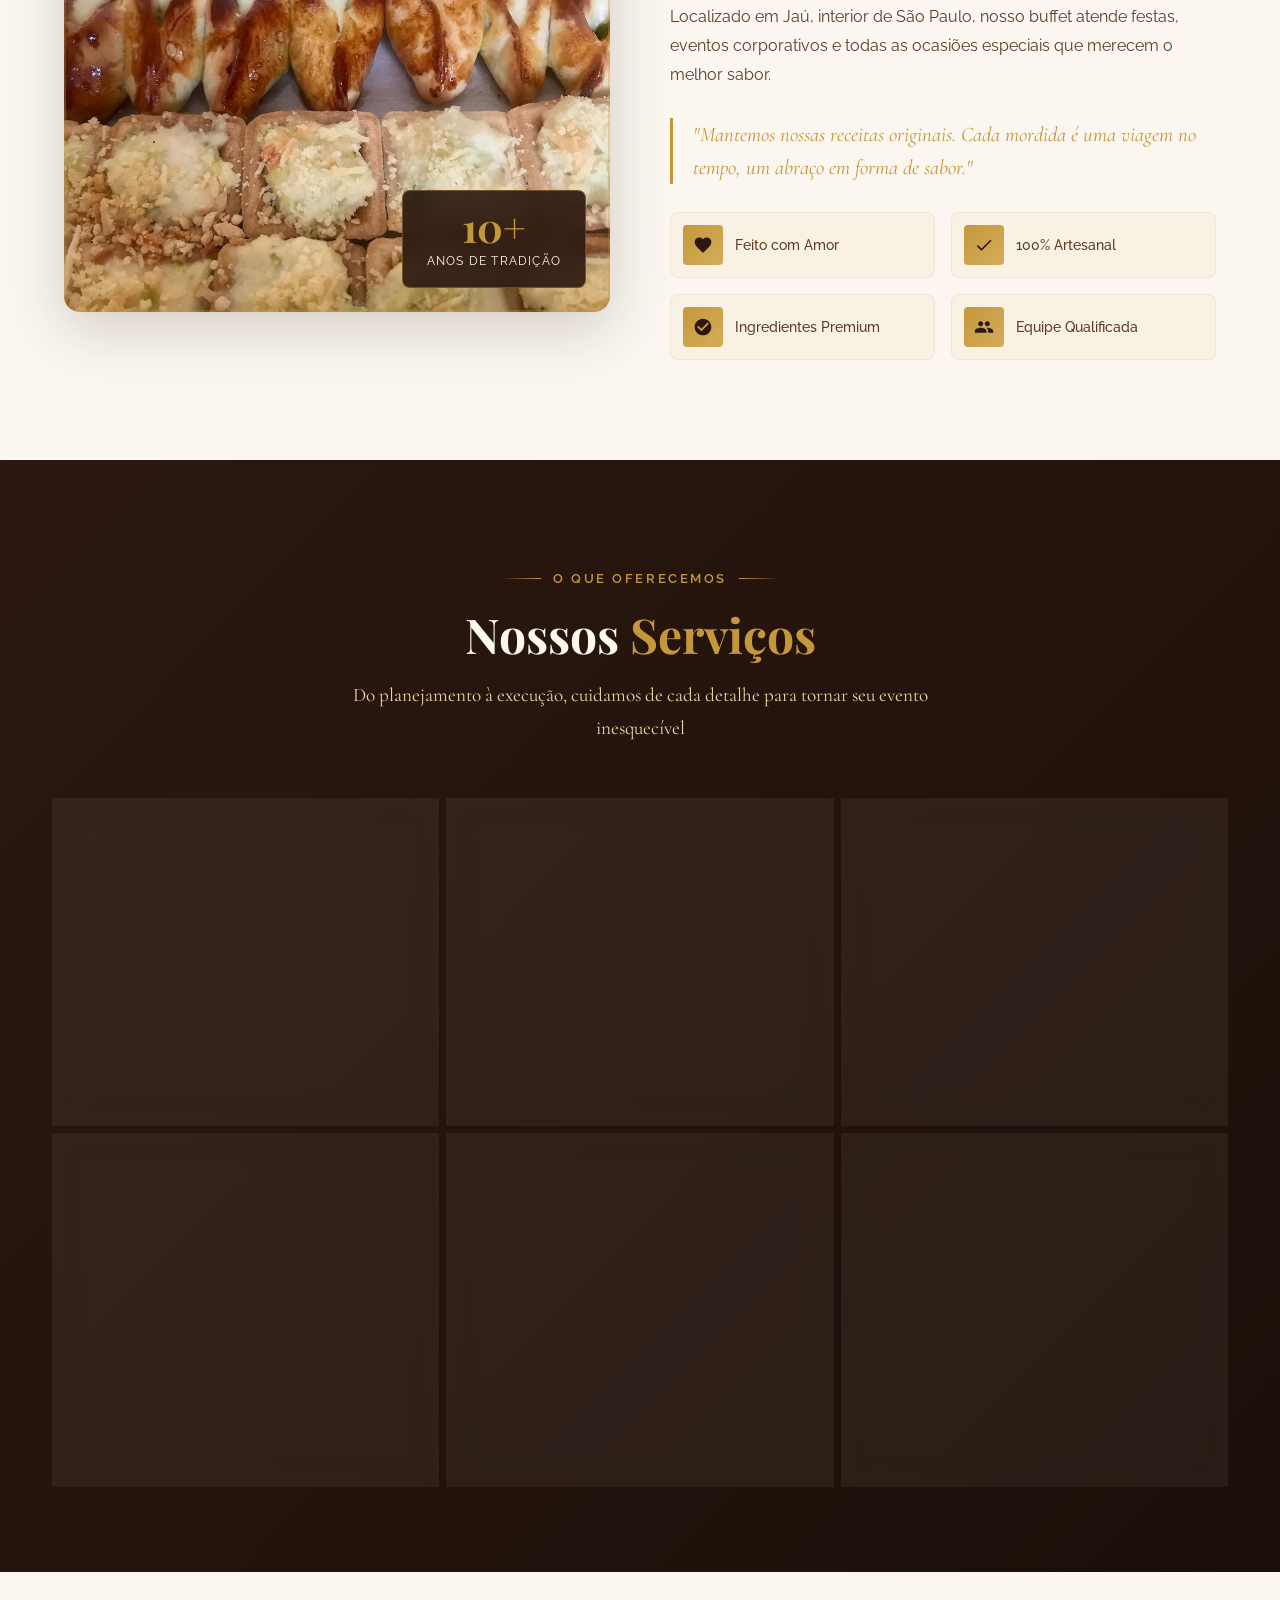
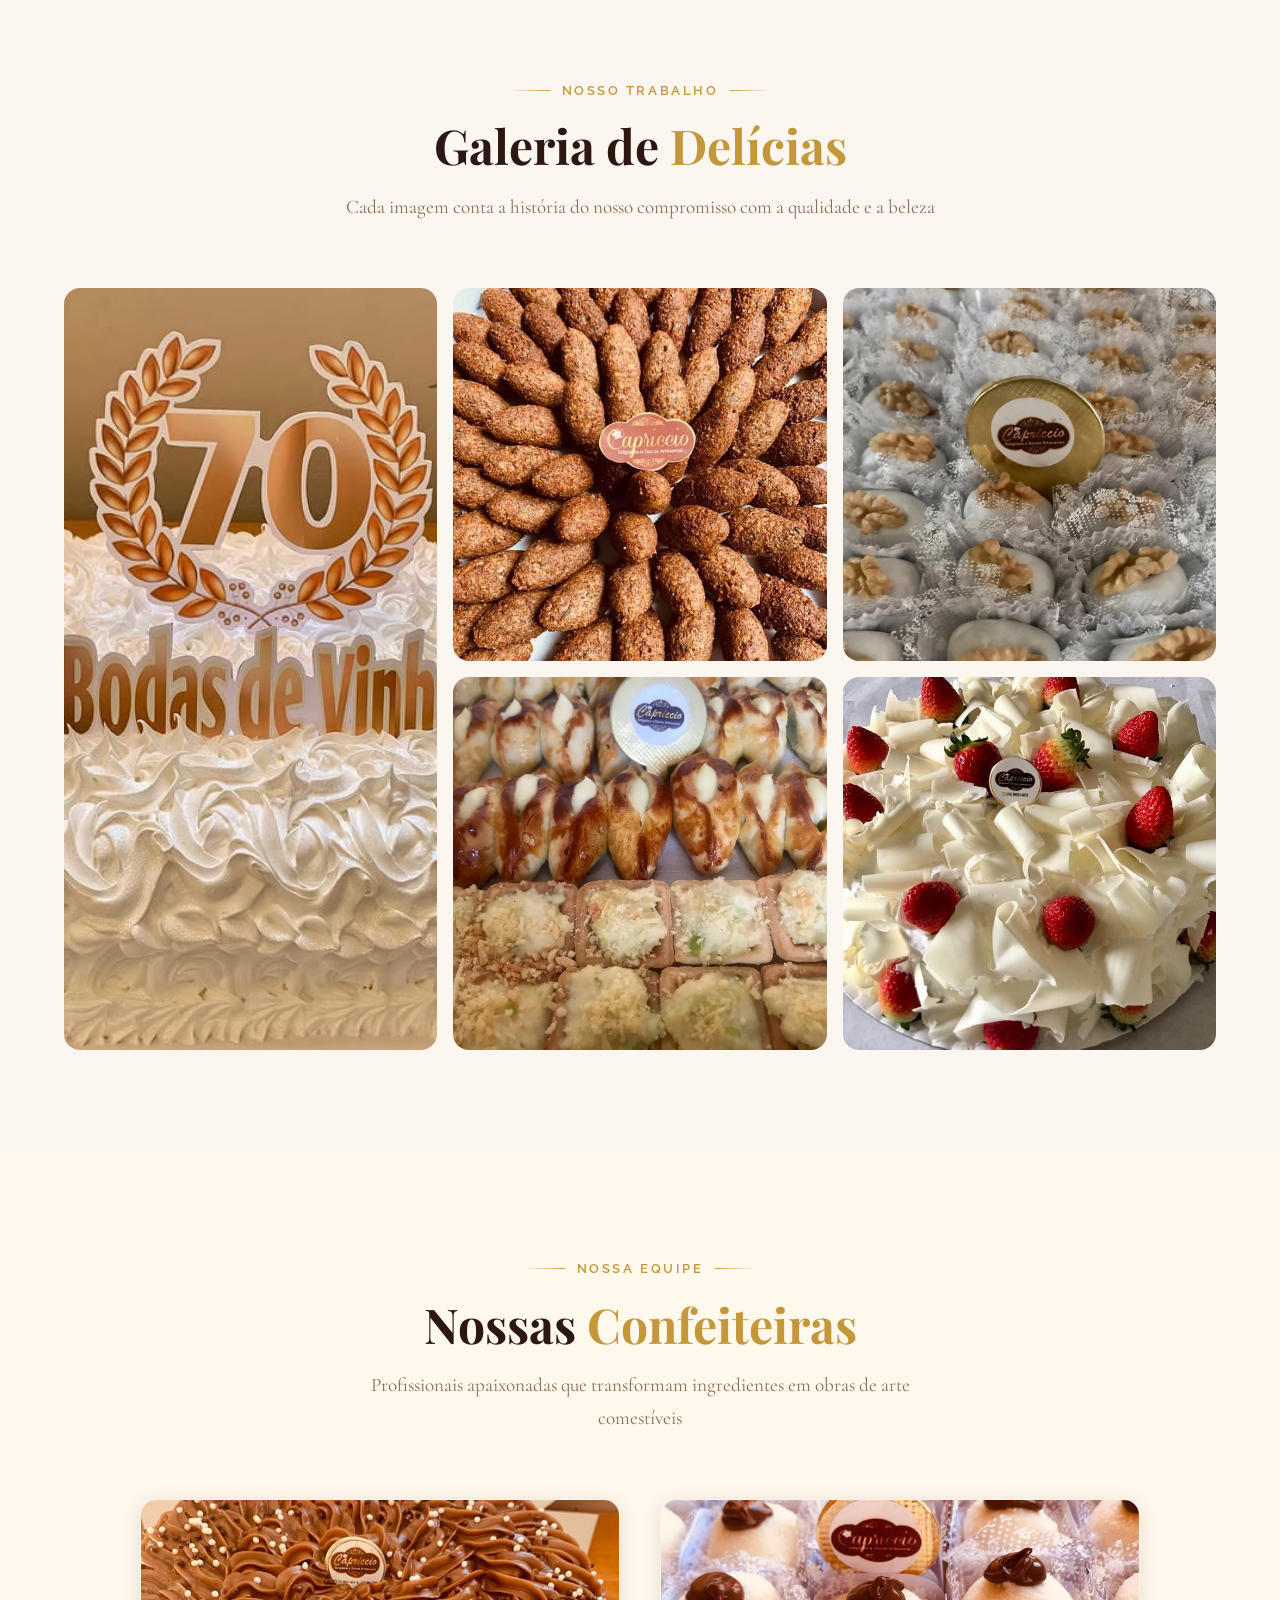
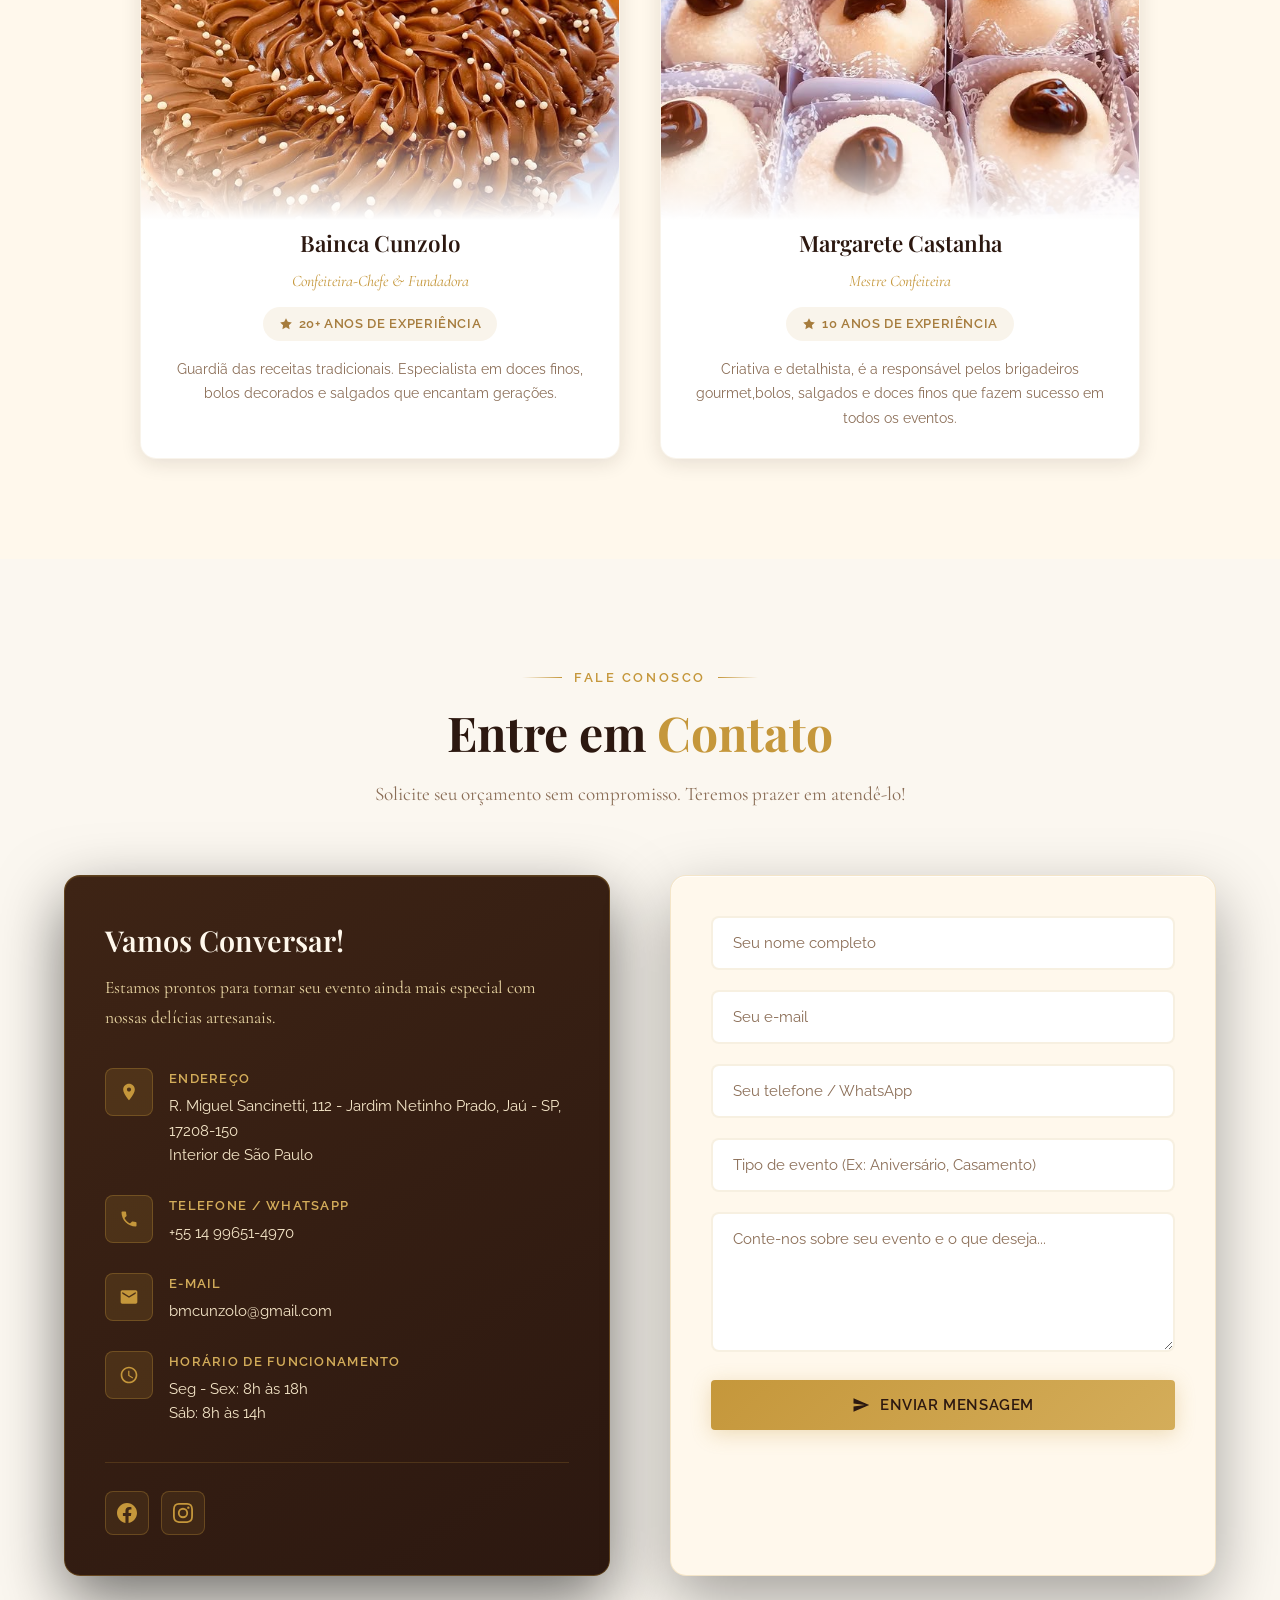
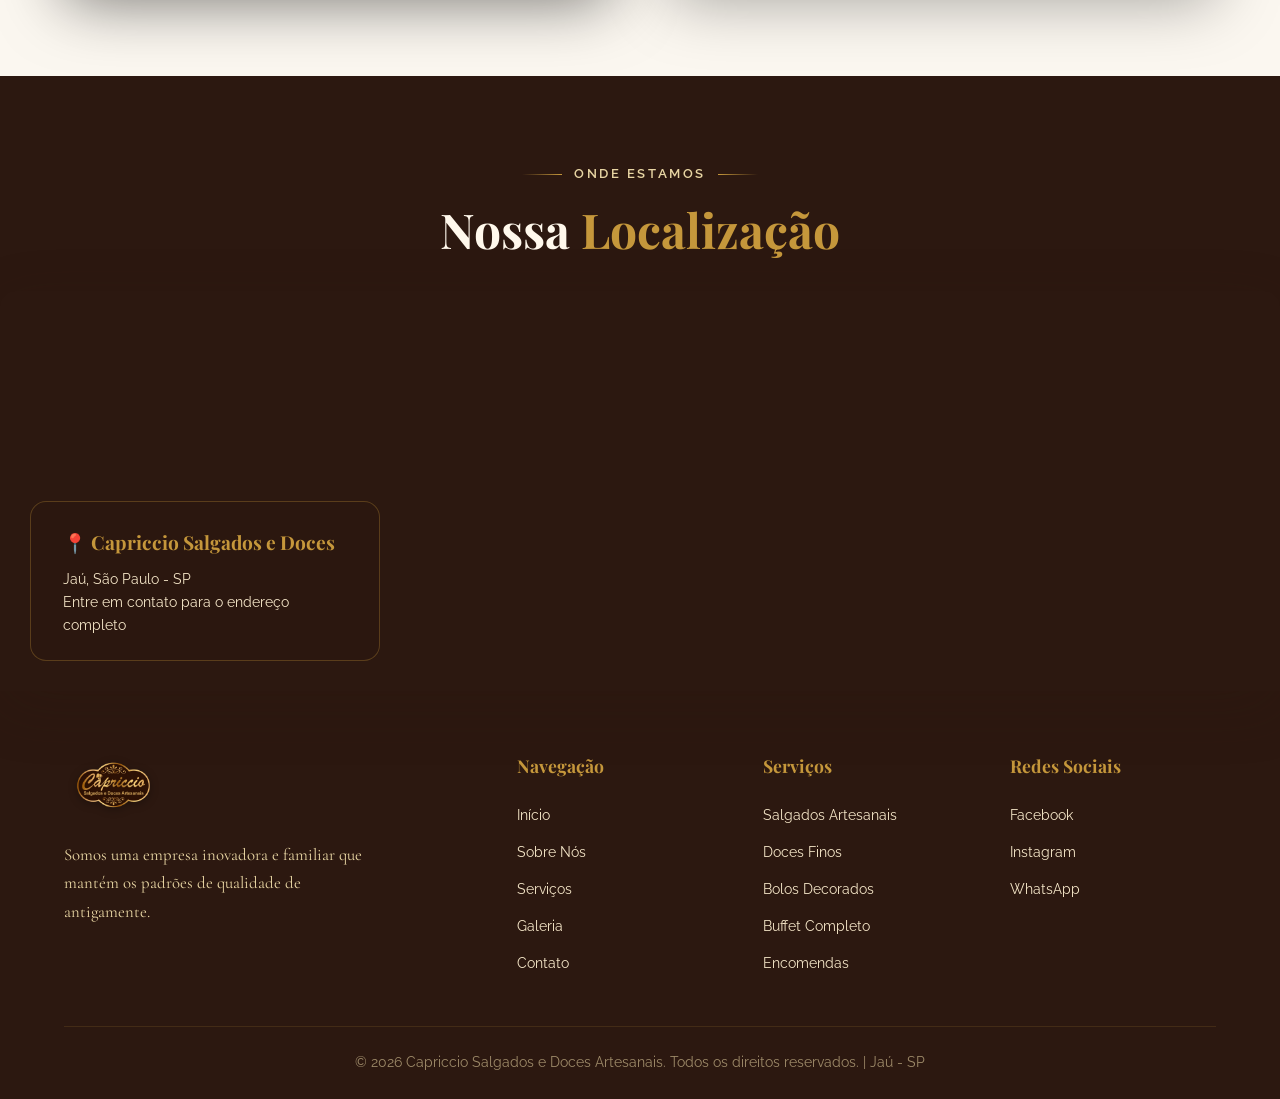
==== commit 2273191e: "feat: formulário abre WhatsApp direto com dados preenchidos, sem PDF" ====
--- a/style.css
+++ b/style.css
@@ -2090,3 +2090,112 @@
     transition: opacity 0.3s ease;
   }
 }
+
+/* Spin para ícone de loading do botão */
+@keyframes spin {
+  to { transform: rotate(360deg); }
+}
+
+/* ===== MODAL PDF / WHATSAPP ===== */
+#pdf-modal {
+  position: fixed;
+  inset: 0;
+  z-index: 99998;
+  display: flex;
+  align-items: center;
+  justify-content: center;
+  animation: fadeInUp 0.3s ease both;
+}
+
+.pdf-modal-overlay {
+  position: absolute;
+  inset: 0;
+  background: rgba(20, 10, 5, 0.75);
+  backdrop-filter: blur(4px);
+}
+
+.pdf-modal-box {
+  position: relative;
+  z-index: 1;
+  background: #FFF8EC;
+  border-radius: 20px;
+  padding: 40px 36px;
+  max-width: 420px;
+  width: 90%;
+  text-align: center;
+  box-shadow: 0 32px 80px rgba(0,0,0,0.4);
+  border: 1px solid rgba(197,151,59,0.25);
+}
+
+.pdf-modal-icon {
+  font-size: 3rem;
+  margin-bottom: 12px;
+  line-height: 1;
+}
+
+.pdf-modal-box h3 {
+  font-family: var(--font-display);
+  font-size: 1.4rem;
+  color: var(--color-brown-dark);
+  margin-bottom: 10px;
+}
+
+.pdf-modal-box p {
+  font-family: var(--font-body);
+  font-size: 0.92rem;
+  color: #5C3310;
+  margin-bottom: 10px;
+  line-height: 1.6;
+}
+
+.pdf-modal-tip {
+  background: rgba(197,151,59,0.1);
+  border-left: 3px solid var(--color-gold);
+  border-radius: 6px;
+  padding: 10px 14px;
+  margin: 16px 0 24px !important;
+  font-size: 0.88rem !important;
+  color: #7A4F1E !important;
+  text-align: left;
+}
+
+.pdf-modal-actions {
+  display: flex;
+  gap: 12px;
+  justify-content: center;
+  flex-wrap: wrap;
+}
+
+.pdf-modal-btn {
+  display: inline-flex;
+  align-items: center;
+  gap: 8px;
+  padding: 12px 24px;
+  border-radius: 50px;
+  font-family: var(--font-body);
+  font-size: 0.9rem;
+  font-weight: 600;
+  cursor: pointer;
+  border: none;
+  text-decoration: none;
+  transition: transform 0.2s ease, box-shadow 0.2s ease;
+}
+
+.pdf-modal-btn--wa {
+  background: #25D366;
+  color: #fff;
+  box-shadow: 0 4px 16px rgba(37,211,102,0.35);
+}
+.pdf-modal-btn--wa:hover {
+  transform: translateY(-2px);
+  box-shadow: 0 8px 24px rgba(37,211,102,0.45);
+}
+
+.pdf-modal-btn--close {
+  background: transparent;
+  color: #5C3310;
+  border: 1.5px solid rgba(92,51,16,0.25);
+}
+.pdf-modal-btn--close:hover {
+  background: rgba(92,51,16,0.06);
+}
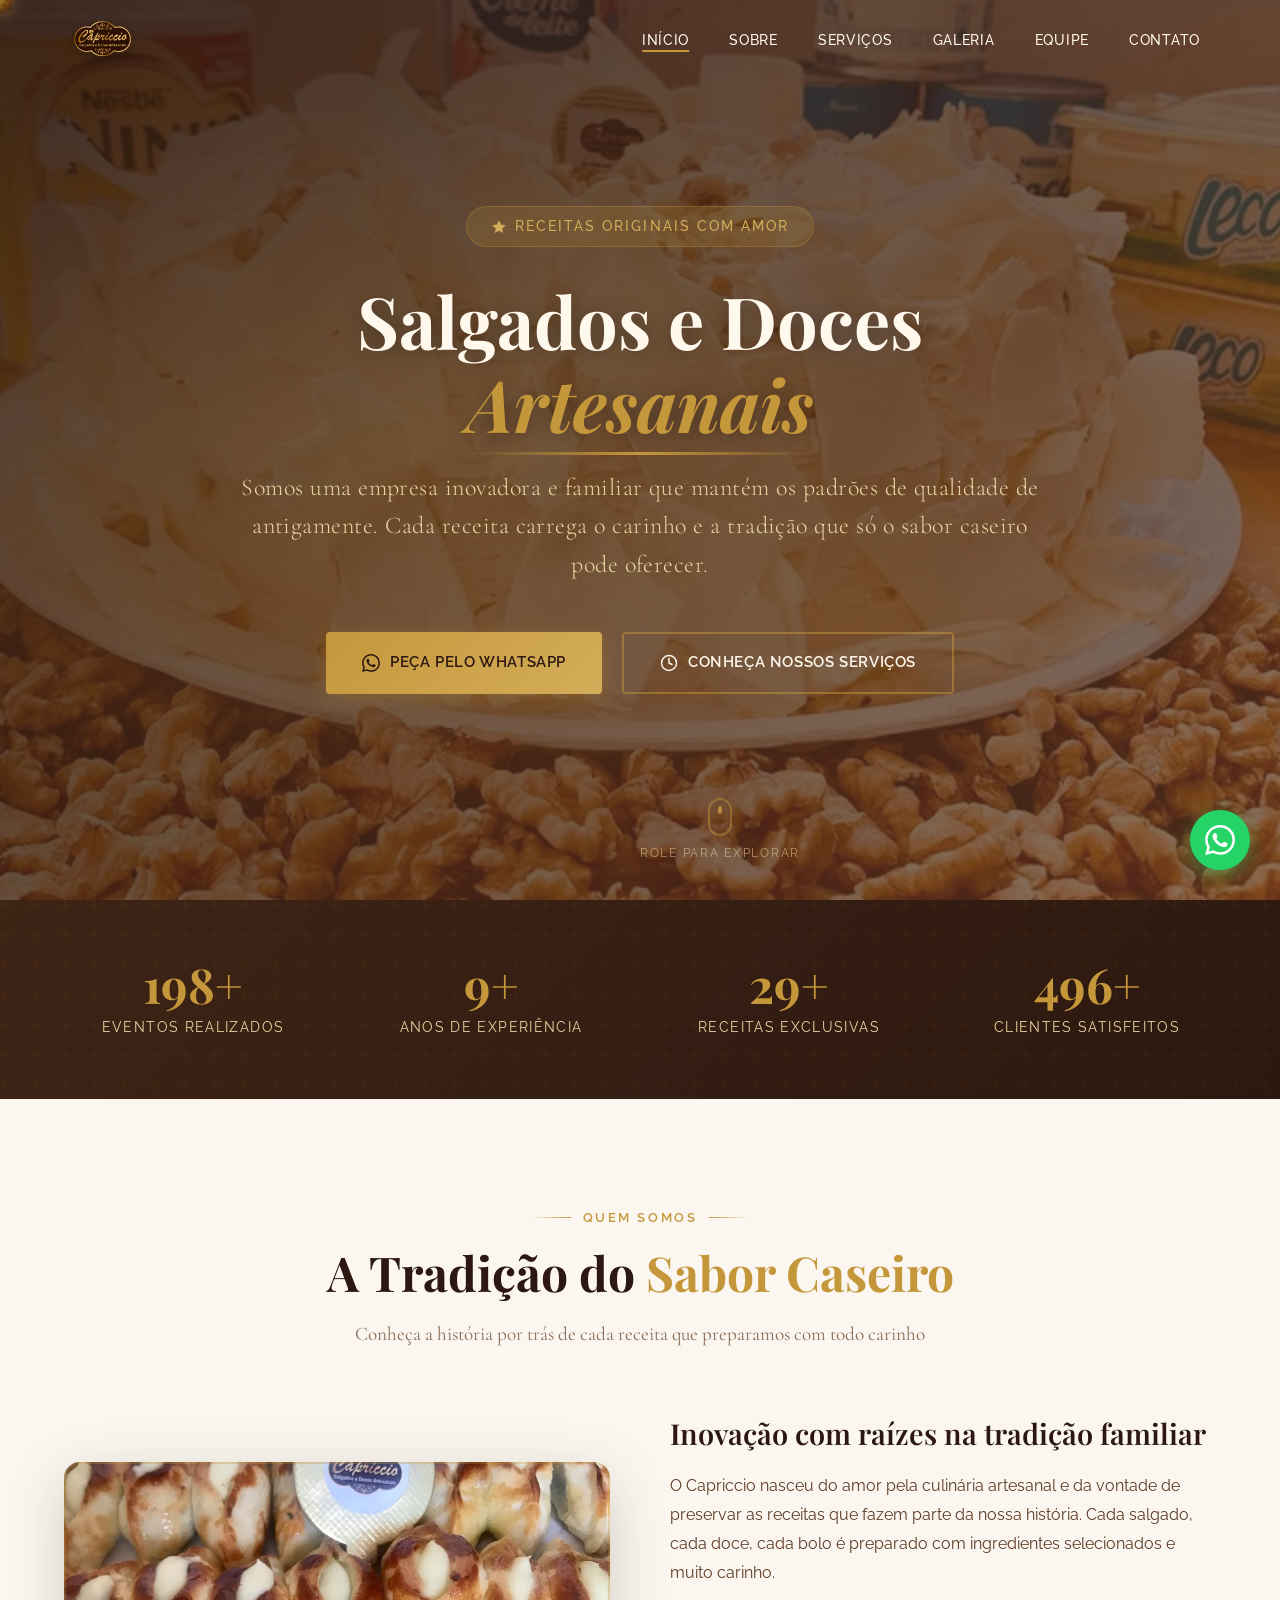
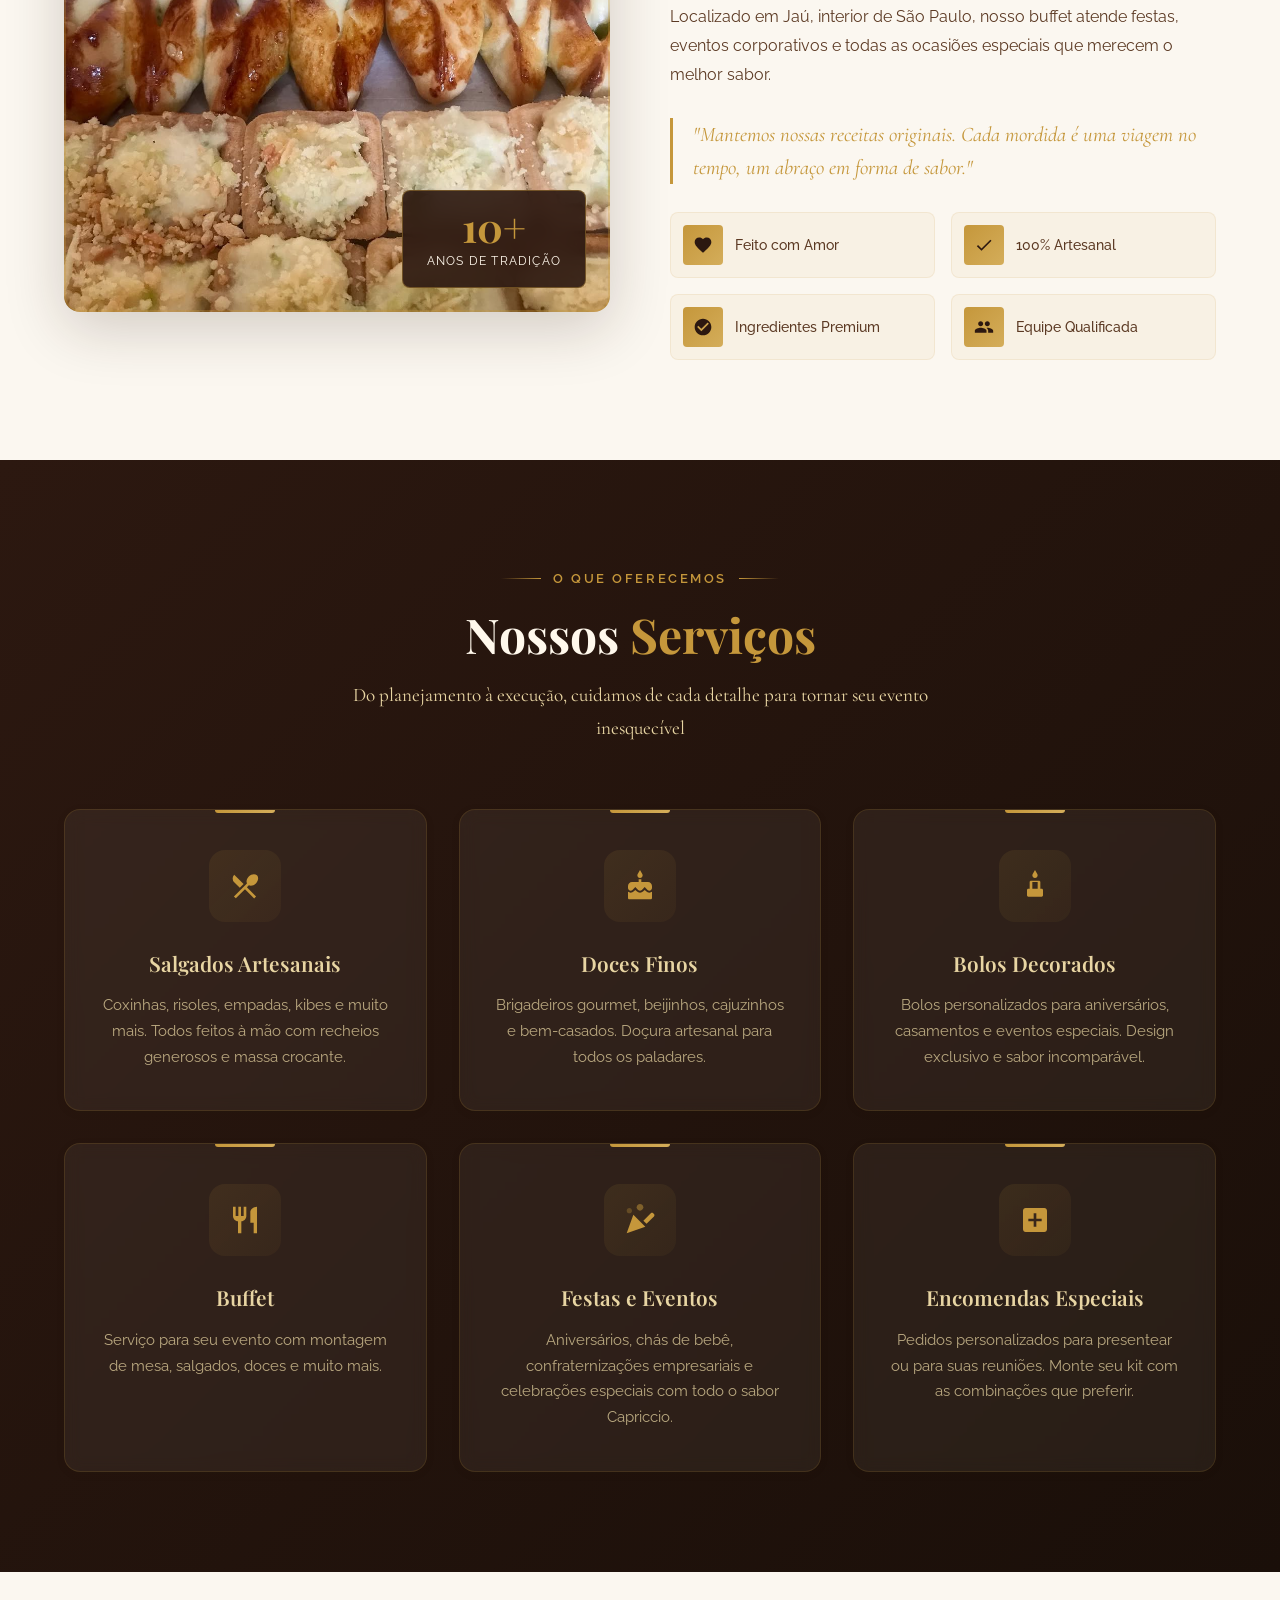
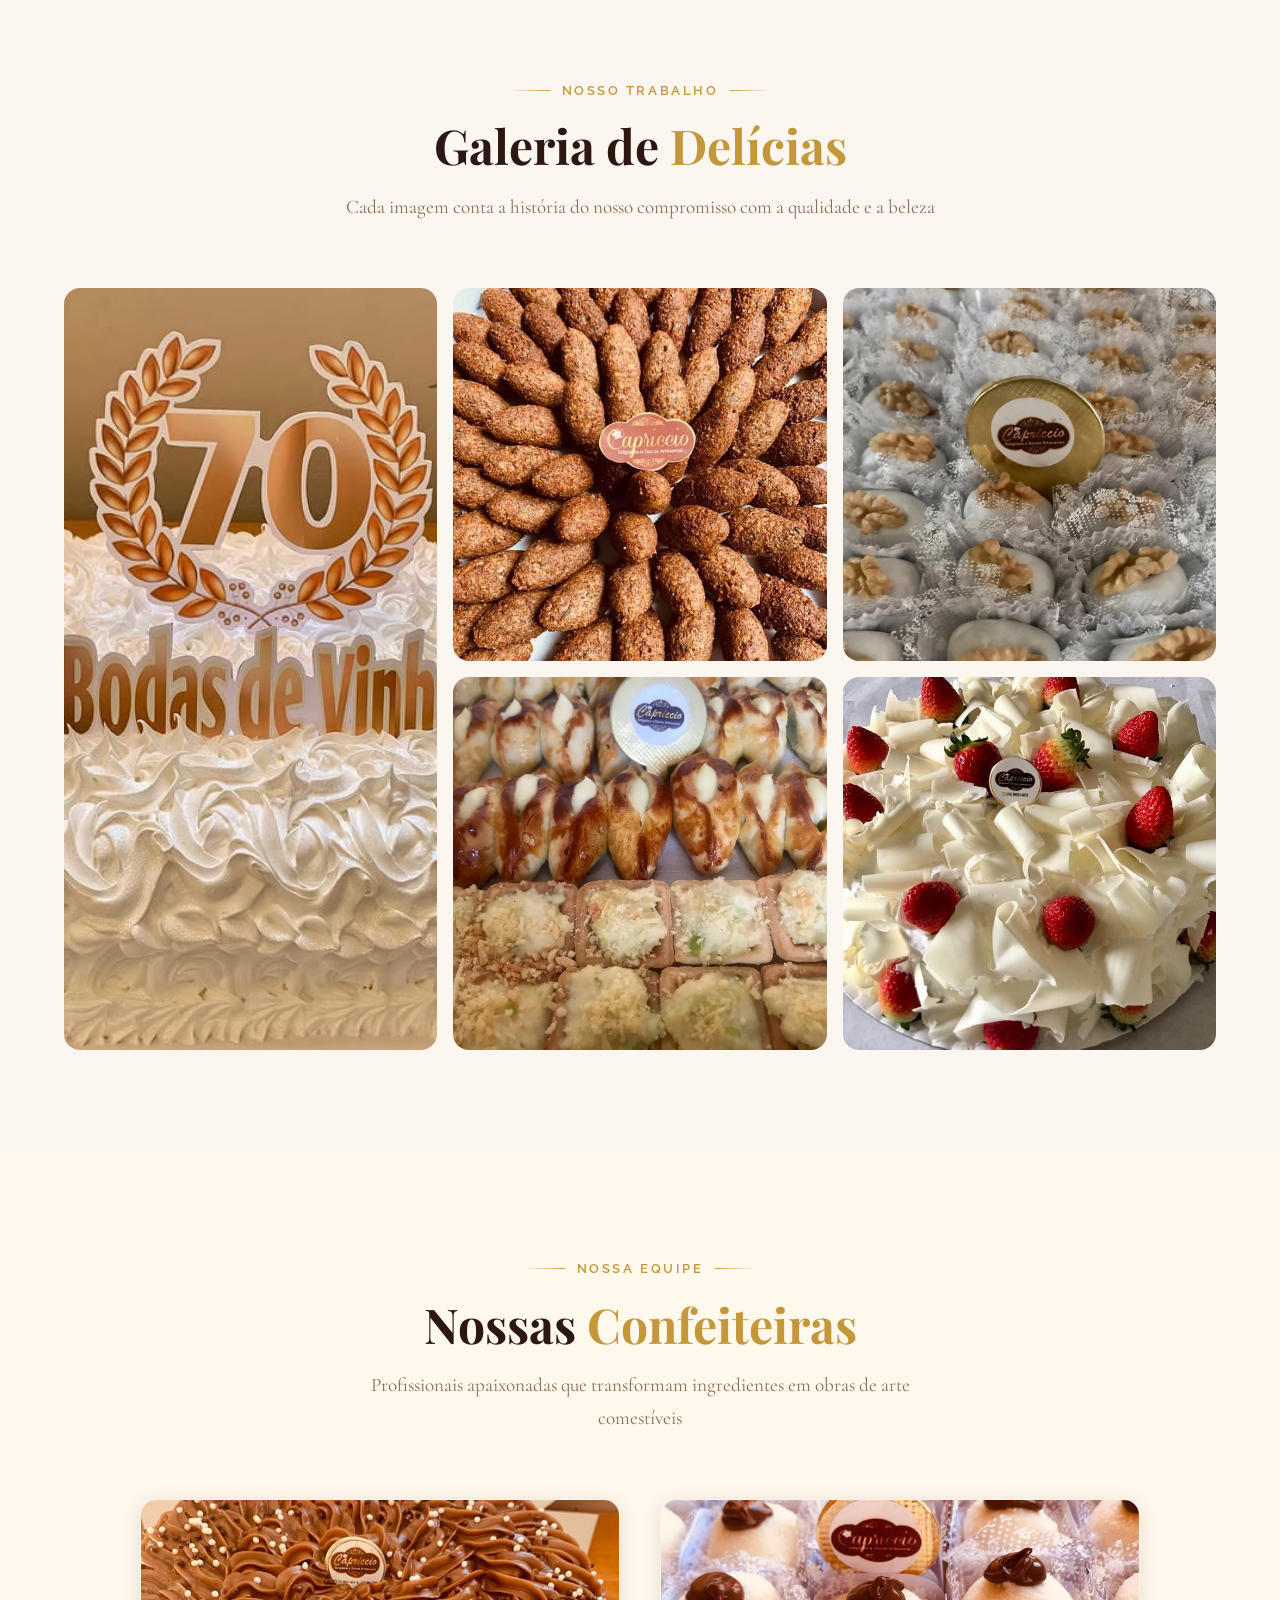
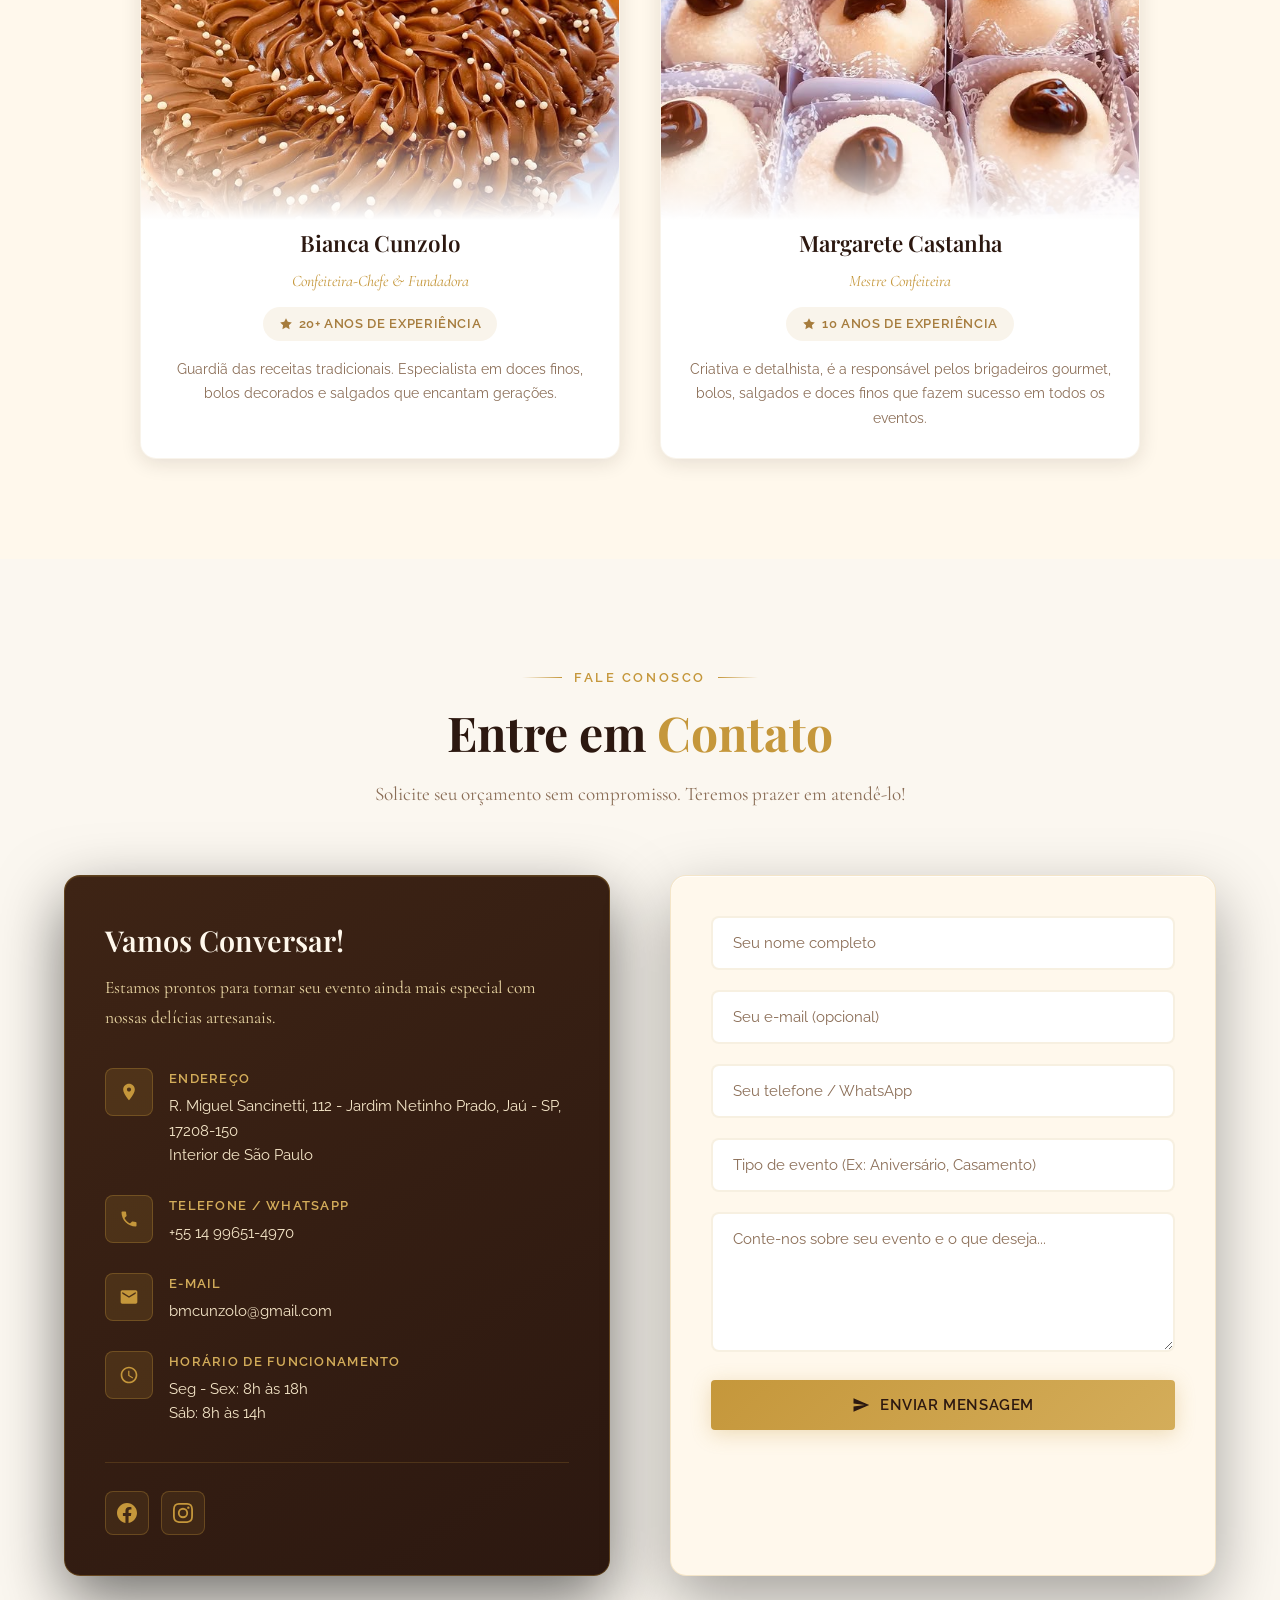
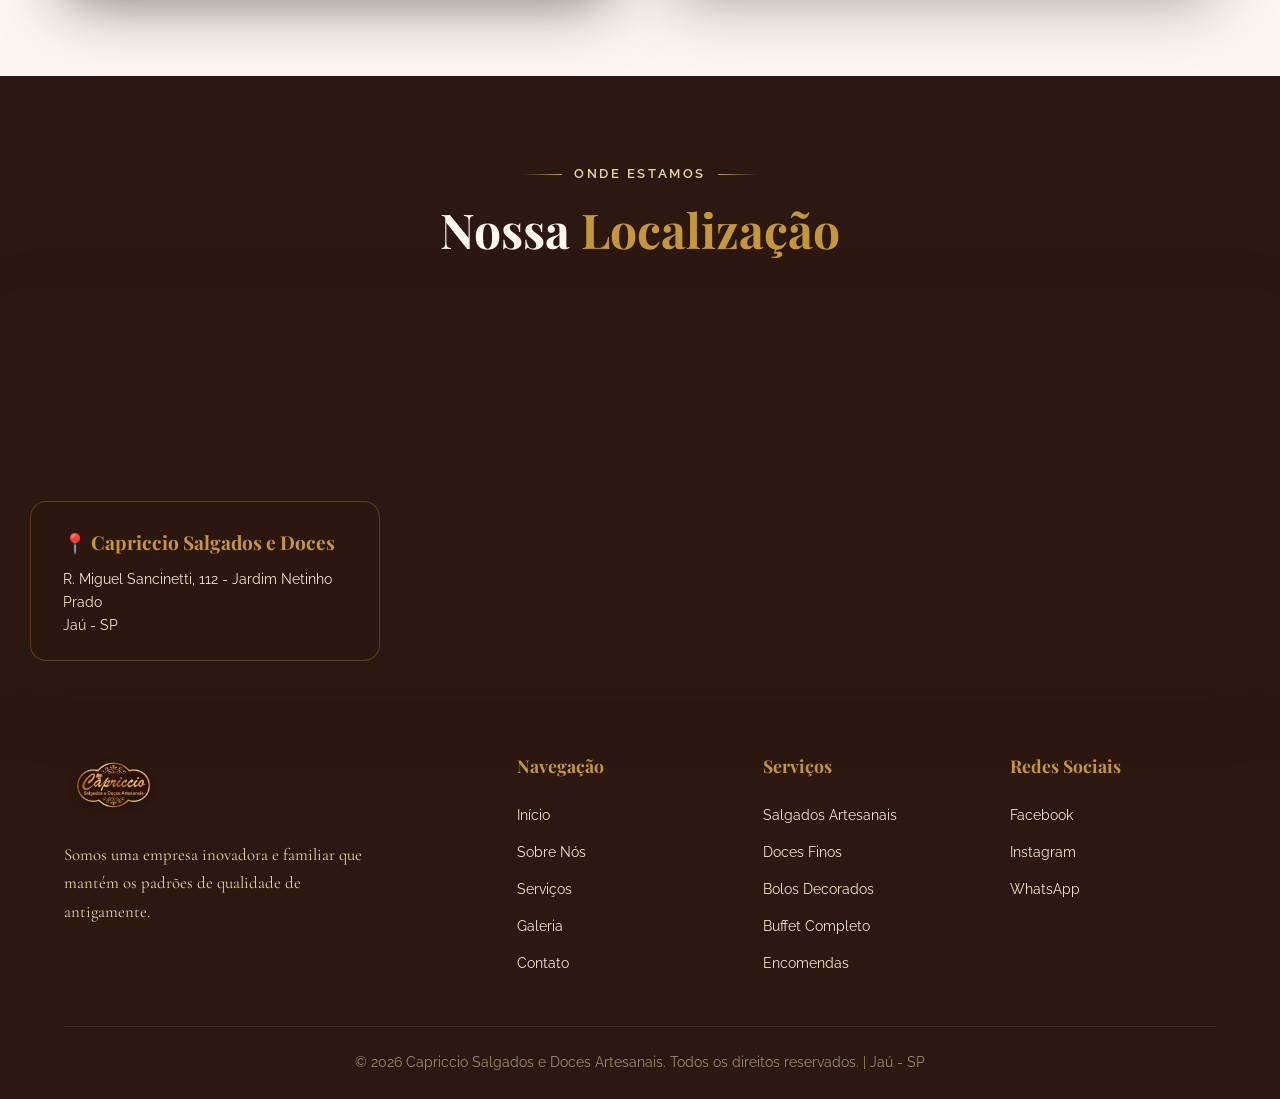
==== commit f0531106: "fix: corrige textos, link de e-mail e rodapé no celular - "Bainca" -> "Bianca" na seção Equipe - lin" ====
--- a/index.html
+++ b/index.html
@@ -145,7 +145,7 @@
       </div>
       <div class="stat-item animate-on-scroll">
         <div class="stat-number" data-target="500">0</div>
-        <div class="stat-label">Clientes Satisfeitos %</div>
+        <div class="stat-label">Clientes Satisfeitos</div>
       </div>
     </div>
   </div>
@@ -161,7 +161,7 @@
     </div>
     <div class="about-grid">
       <div class="about-image animate-on-scroll">
-        <img src="images/Capriccio/SalgadosVariados.jpg" alt="Cozinha artesanal do Capriccio">
+        <img src="images/Capriccio/SalgadosVariados.jpg" alt="Salgados artesanais do Capriccio">
         <div class="experience-badge">
           <div class="number">10+</div>
           <div class="text">Anos de Tradição</div>
@@ -264,11 +264,11 @@
         <div class="gallery-overlay"><h4>Doces Finos</h4><p>Brigadeiros e diversos gourmet</p></div>
       </div>
       <div class="gallery-item animate-on-scroll" onclick="openLightbox(this)">
-        <img src="images/Capriccio/SalgadosVariados.jpg" alt="Mesa de buffet Capriccio" loading="lazy">
+        <img src="images/Capriccio/SalgadosVariados.jpg" alt="Salgados variados Capriccio" loading="lazy">
         <div class="gallery-overlay"><h4>Mesa de Buffet</h4><p>Montagem para eventos</p></div>
       </div>
       <div class="gallery-item animate-on-scroll" onclick="openLightbox(this)">
-        <img src="images/Capriccio/ChcolateBrancoMorango.jpg" alt="Tortas artesanais Capriccio" loading="lazy">
+        <img src="images/Capriccio/ChcolateBrancoMorango.jpg" alt="Bolo de chocolate branco com morango Capriccio" loading="lazy">
         <div class="gallery-overlay"><h4>Bolos Artesanais</h4><p>Receitas tradicionais com toque especial</p></div>
       </div>
     </div>
@@ -285,24 +285,22 @@
     </div>
     <div class="team-grid">
       <div class="team-card animate-on-scroll">
-        <div class="team-card-image"><img src="images/Capriccio/BoloDoceLeite.jpg" alt="Chef Dona Maria Helena" loading="lazy"></div>
+        <div class="team-card-image"><img src="images/Capriccio/BoloDoceLeite.jpg" alt="Bolo de doce de leite feito pela Bianca Cunzolo" loading="lazy"></div>
         <div class="team-card-info">
-          <h3>Bainca Cunzolo</h3>
+          <h3>Bianca Cunzolo</h3>
           <div class="team-card-role">Confeiteira-Chefe & Fundadora</div>
           <div class="team-card-exp"><svg width="14" height="14" viewBox="0 0 24 24" fill="currentColor"><path d="M12 2l3.09 6.26L22 9.27l-5 4.87 1.18 6.88L12 17.77l-6.18 3.25L7 14.14 2 9.27l6.91-1.01L12 2z"/></svg>20+ Anos de Experiência</div>
           <p class="team-card-desc">Guardiã das receitas tradicionais. Especialista em doces finos, bolos decorados e salgados que encantam gerações.</p>
         </div>
       </div>
       <div class="team-card animate-on-scroll">
-        <div class="team-card-image"><img src="images/Capriccio/BichoNinhoNutela.jpg" alt="Chef Ana Paula" loading="lazy"></div>
+        <div class="team-card-image"><img src="images/Capriccio/BichoNinhoNutela.jpg" alt="Bolo de Ninho com Nutella feito pela Margarete Castanha" loading="lazy"></div>
         <div class="team-card-info">
           <h3>Margarete Castanha</h3>
           <div class="team-card-role">Mestre Confeiteira</div>
           <div class="team-card-exp"><svg width="14" height="14" viewBox="0 0 24 24" fill="currentColor"><path d="M12 2l3.09 6.26L22 9.27l-5 4.87 1.18 6.88L12 17.77l-6.18 3.25L7 14.14 2 9.27l6.91-1.01L12 2z"/></svg>10 Anos de Experiência</div>
-          <p class="team-card-desc">Criativa e detalhista, é a responsável pelos brigadeiros gourmet,bolos, salgados e doces finos que fazem sucesso em todos os eventos.</p>
-        </div>
-      </div>
-      
+          <p class="team-card-desc">Criativa e detalhista, é a responsável pelos brigadeiros gourmet, bolos, salgados e doces finos que fazem sucesso em todos os eventos.</p>
+        </div>
       </div>
     </div>
   </div>
@@ -332,7 +330,7 @@
         </div>
         <div class="contact-item">
           <div class="contact-item-icon"><svg viewBox="0 0 24 24" fill="currentColor"><path d="M20 4H4c-1.1 0-1.99.9-1.99 2L2 18c0 1.1.9 2 2 2h16c1.1 0 2-.9 2-2V6c0-1.1-.9-2-2-2zm0 4l-8 5-8-5V6l8 5 8-5v2z"/></svg></div>
-          <div class="contact-item-text"><h4>E-mail</h4><p><a href="bmcunzolo@gmail.com">bmcunzolo@gmail.com</a></p></div>
+          <div class="contact-item-text"><h4>E-mail</h4><p><a href="mailto:bmcunzolo@gmail.com">bmcunzolo@gmail.com</a></p></div>
         </div>
         <div class="contact-item">
           <div class="contact-item-icon"><svg viewBox="0 0 24 24" fill="currentColor"><path d="M11.99 2C6.47 2 2 6.48 2 12s4.47 10 9.99 10C17.52 22 22 17.52 22 12S17.52 2 11.99 2zM12 20c-4.42 0-8-3.58-8-8s3.58-8 8-8 8 3.58 8 8-3.58 8-8 8zm.5-13H11v6l5.25 3.15.75-1.23-4.5-2.67z"/></svg></div>
@@ -345,7 +343,7 @@
       </div>
       <form class="contact-form animate-on-scroll" id="contactForm" onsubmit="handleFormSubmit(event)">
         <div class="form-group"><input type="text" id="name" placeholder="Seu nome completo" required></div>
-        <div class="form-group"><input type="email" id="email" placeholder="Seu e-mail" required></div>
+        <div class="form-group"><input type="email" id="email" placeholder="Seu e-mail (opcional)"></div>
         <div class="form-group"><input type="tel" id="phone" placeholder="Seu telefone / WhatsApp"></div>
         <div class="form-group"><input type="text" id="event" placeholder="Tipo de evento (Ex: Aniversário, Casamento)"></div>
         <div class="form-group"><textarea id="message" placeholder="Conte-nos sobre seu evento e o que deseja..." required></textarea></div>
@@ -376,7 +374,7 @@
     </iframe>
     <div class="map-info-card">
       <h4>📍 Capriccio Salgados e Doces</h4>
-      <p>Jaú, São Paulo - SP<br>Entre em contato para o endereço completo</p>
+      <p>R. Miguel Sancinetti, 112 - Jardim Netinho Prado<br>Jaú - SP</p>
     </div>
   </div>
 </div>
--- a/style.css
+++ b/style.css
@@ -1218,6 +1218,13 @@
   font-size: 0.85rem;
   color: var(--color-gold-pale);
   opacity: 0.6;
+}
+
+/* No celular os botões flutuantes (WhatsApp e voltar ao topo) cobriam o copyright */
+@media (max-width: 768px) {
+  .footer-bottom {
+    padding-bottom: 160px;
+  }
 }
 
 /* ===== WHATSAPP FLOATING BUTTON ===== */
